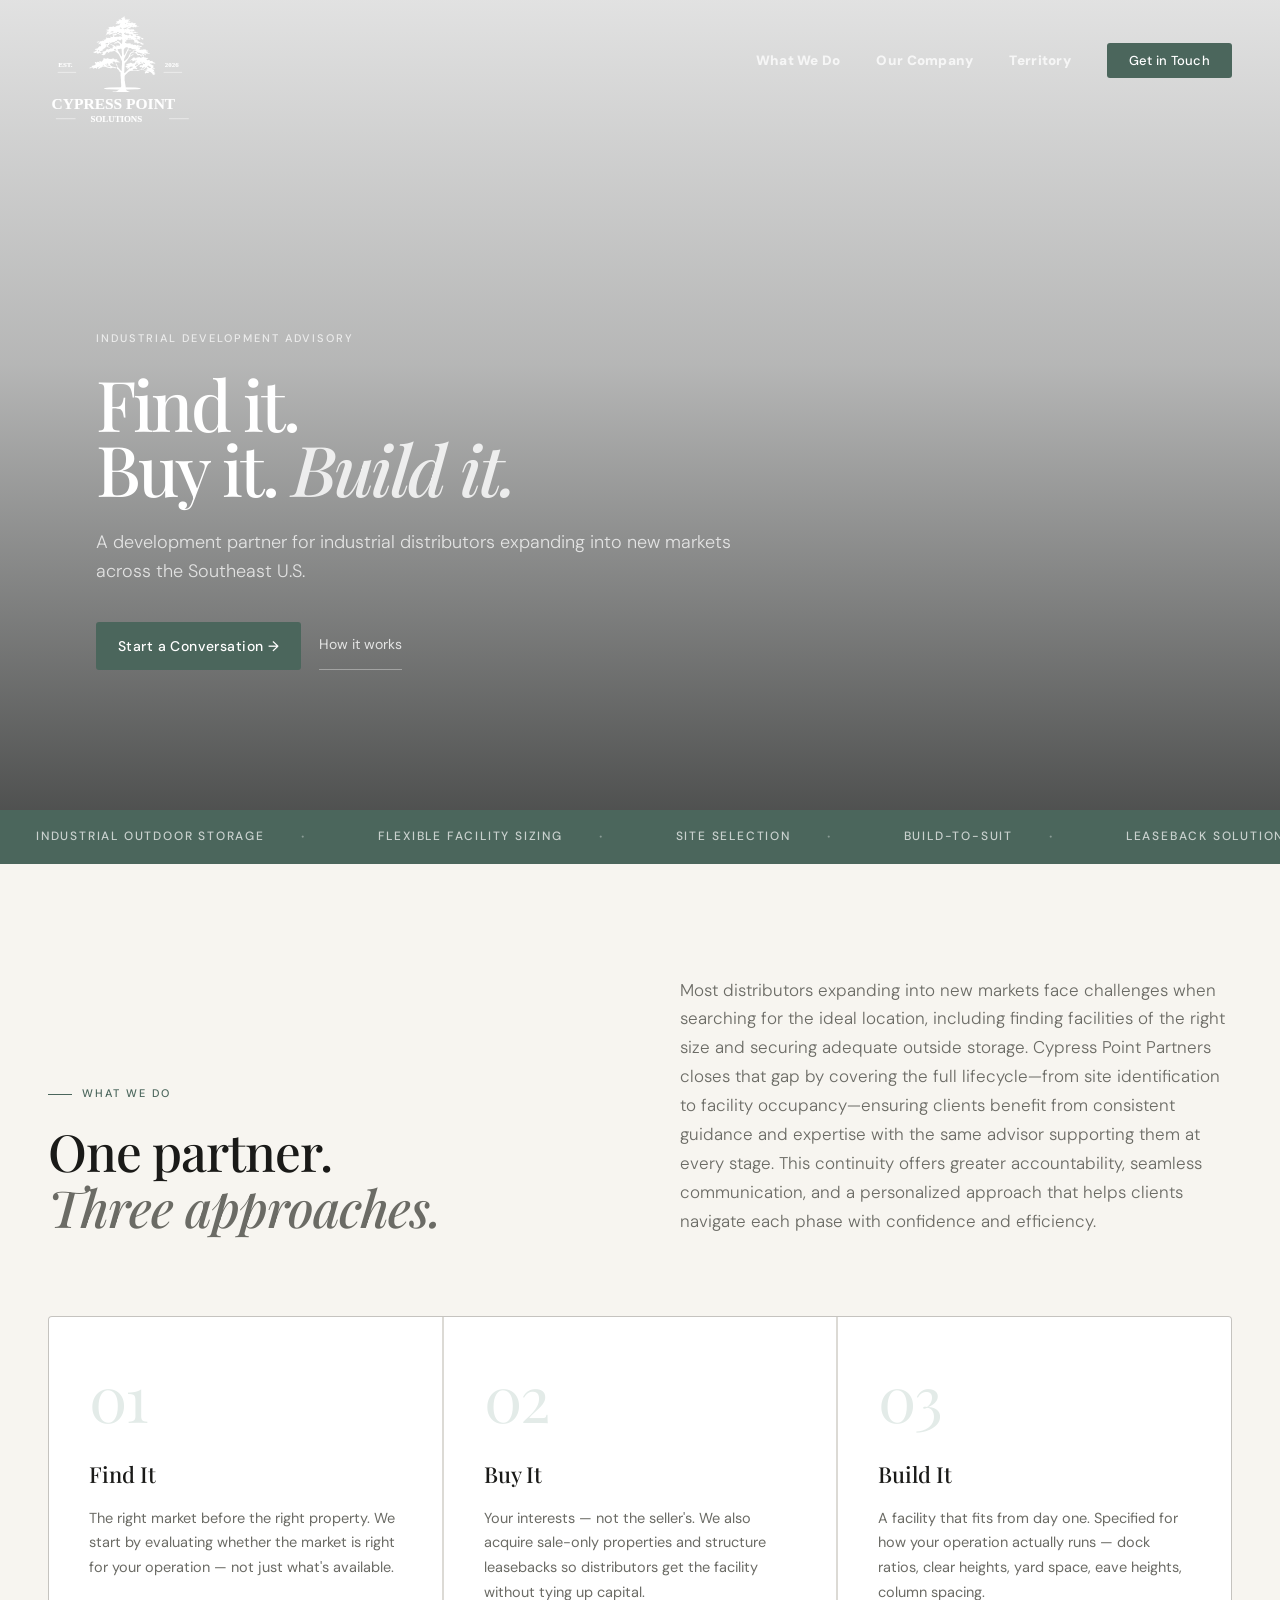
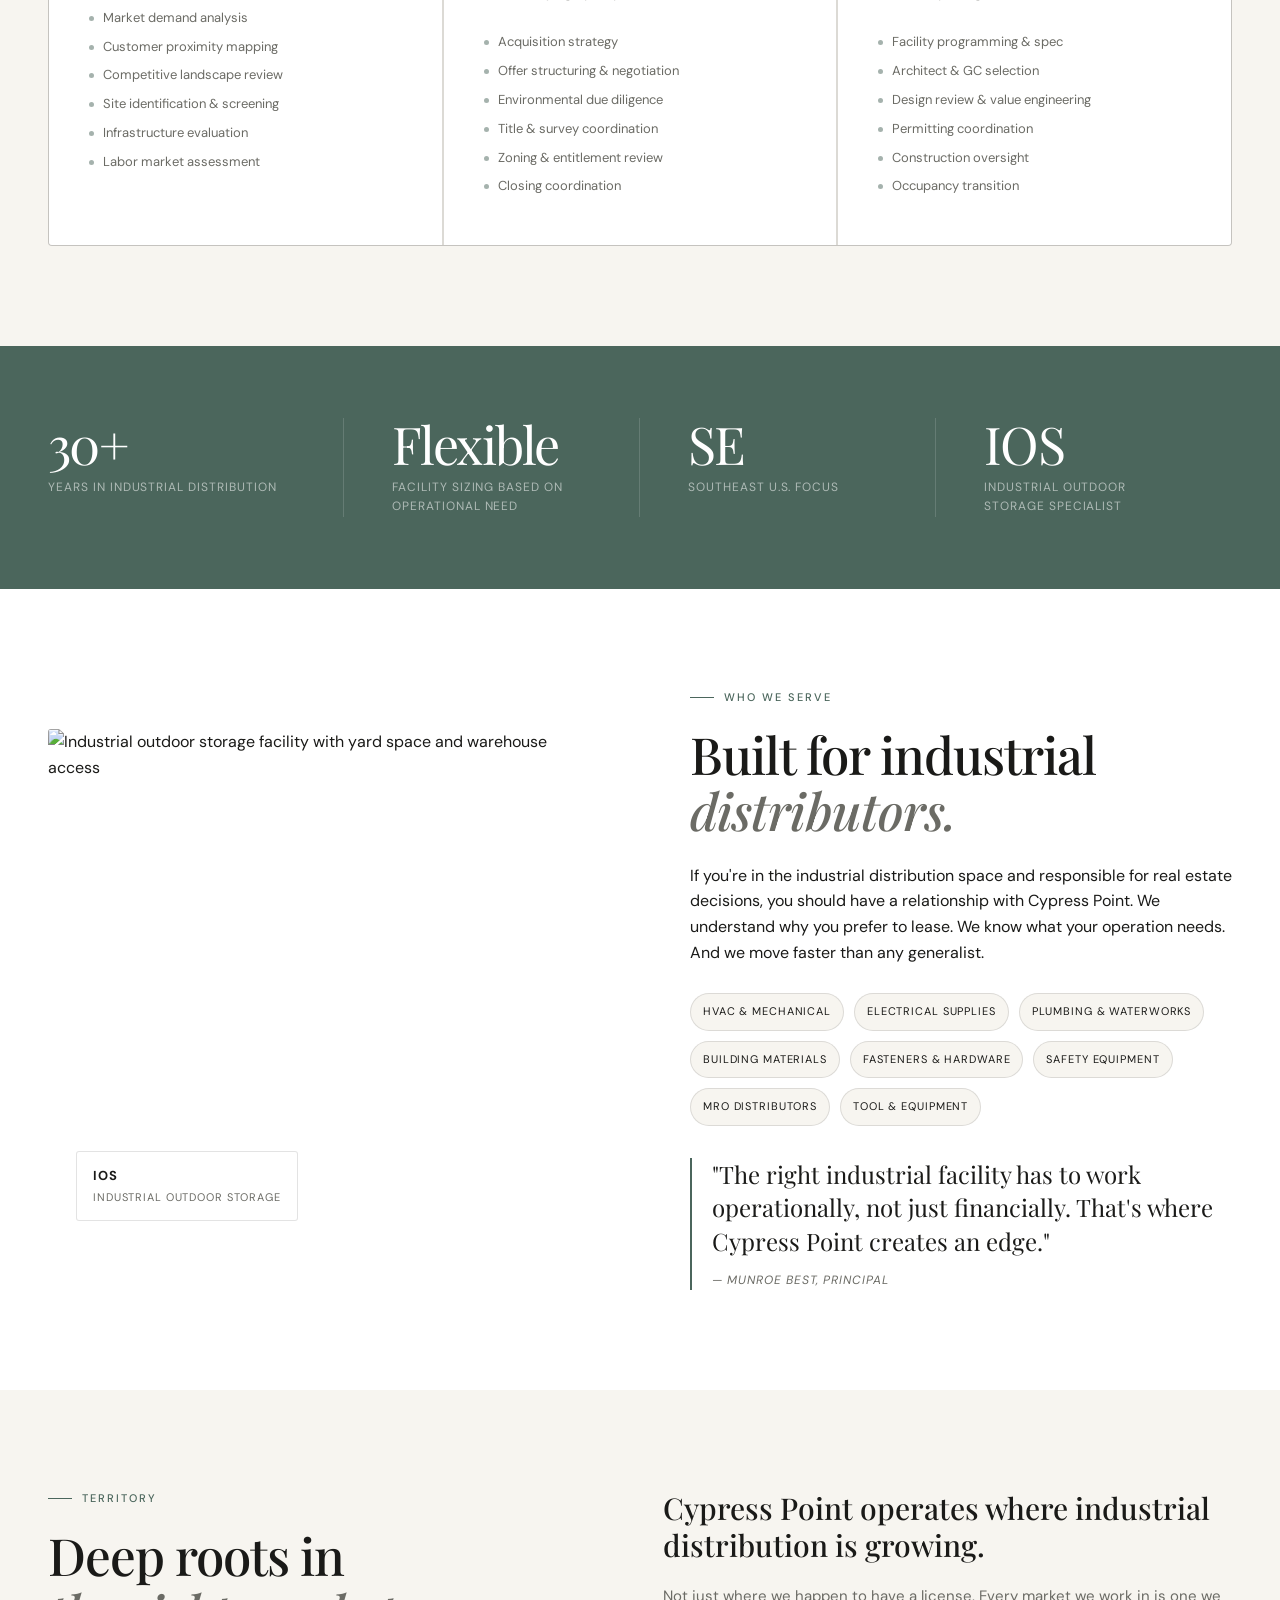
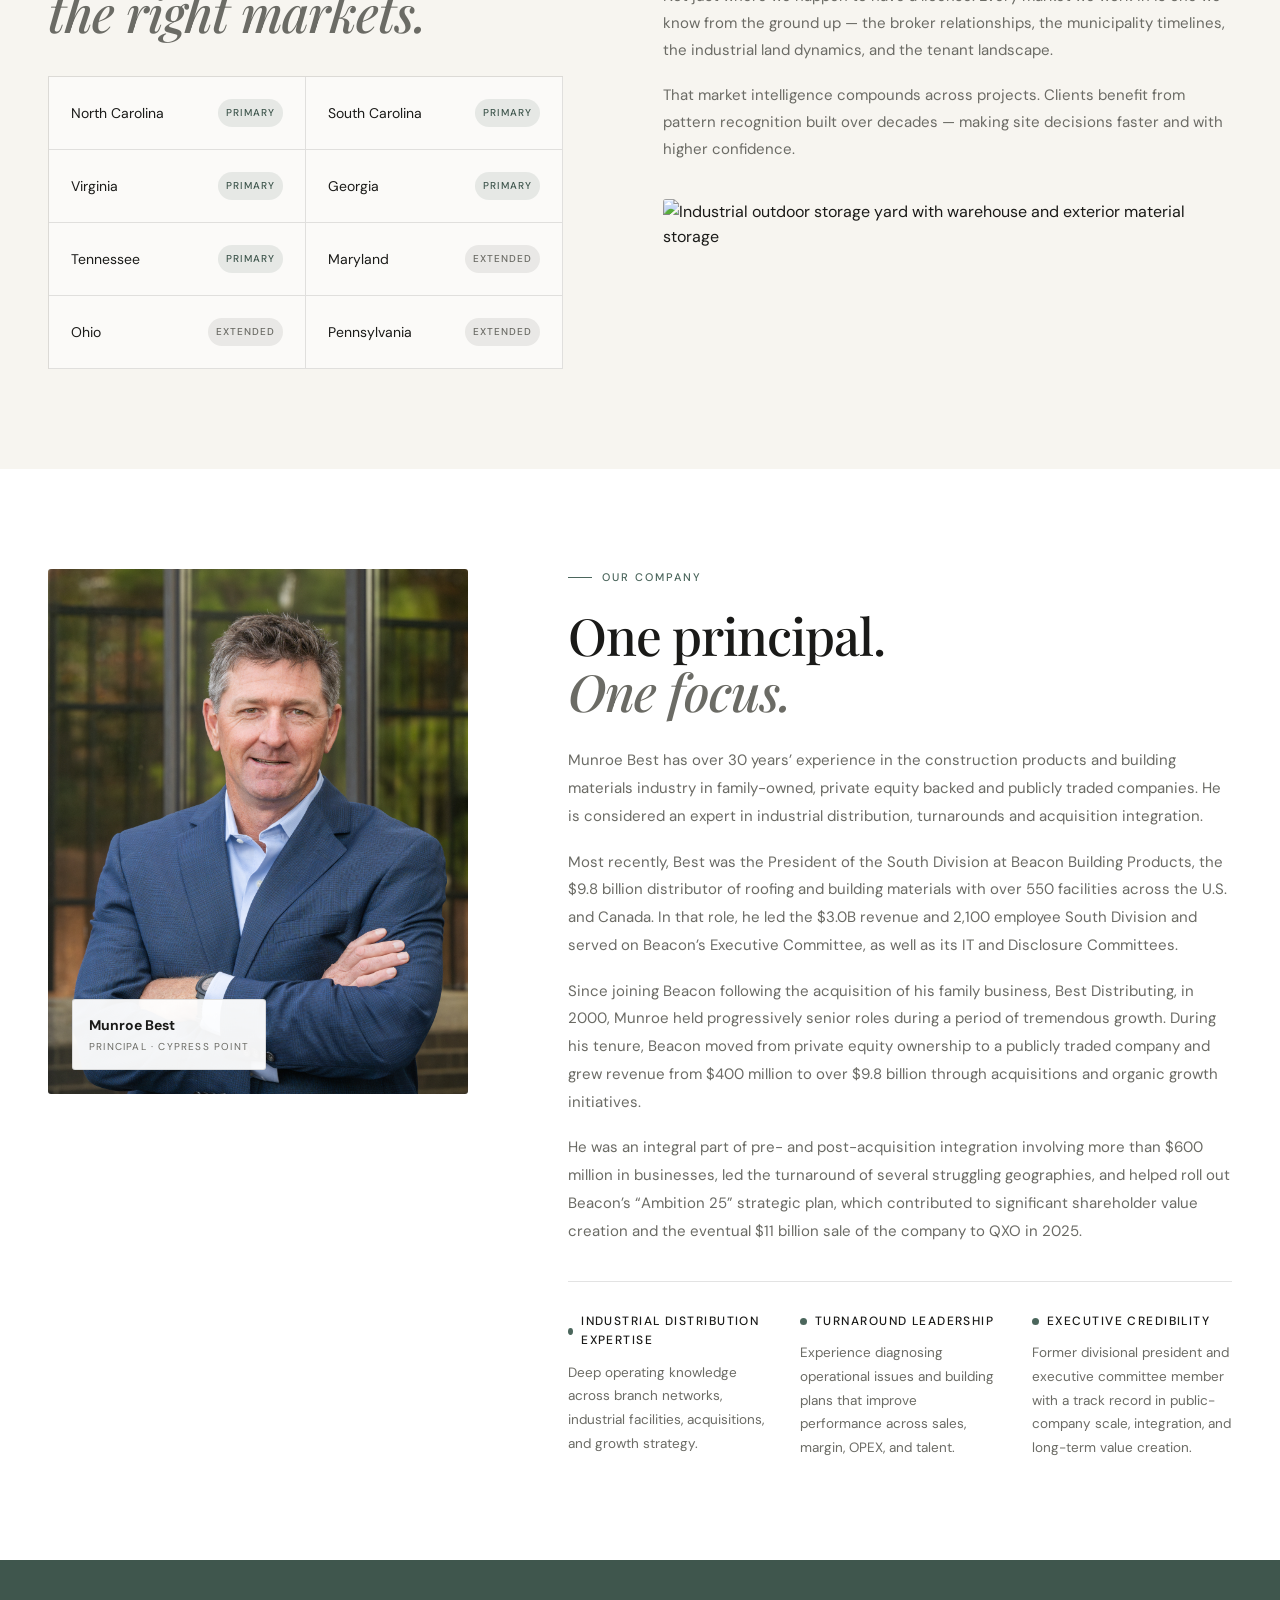
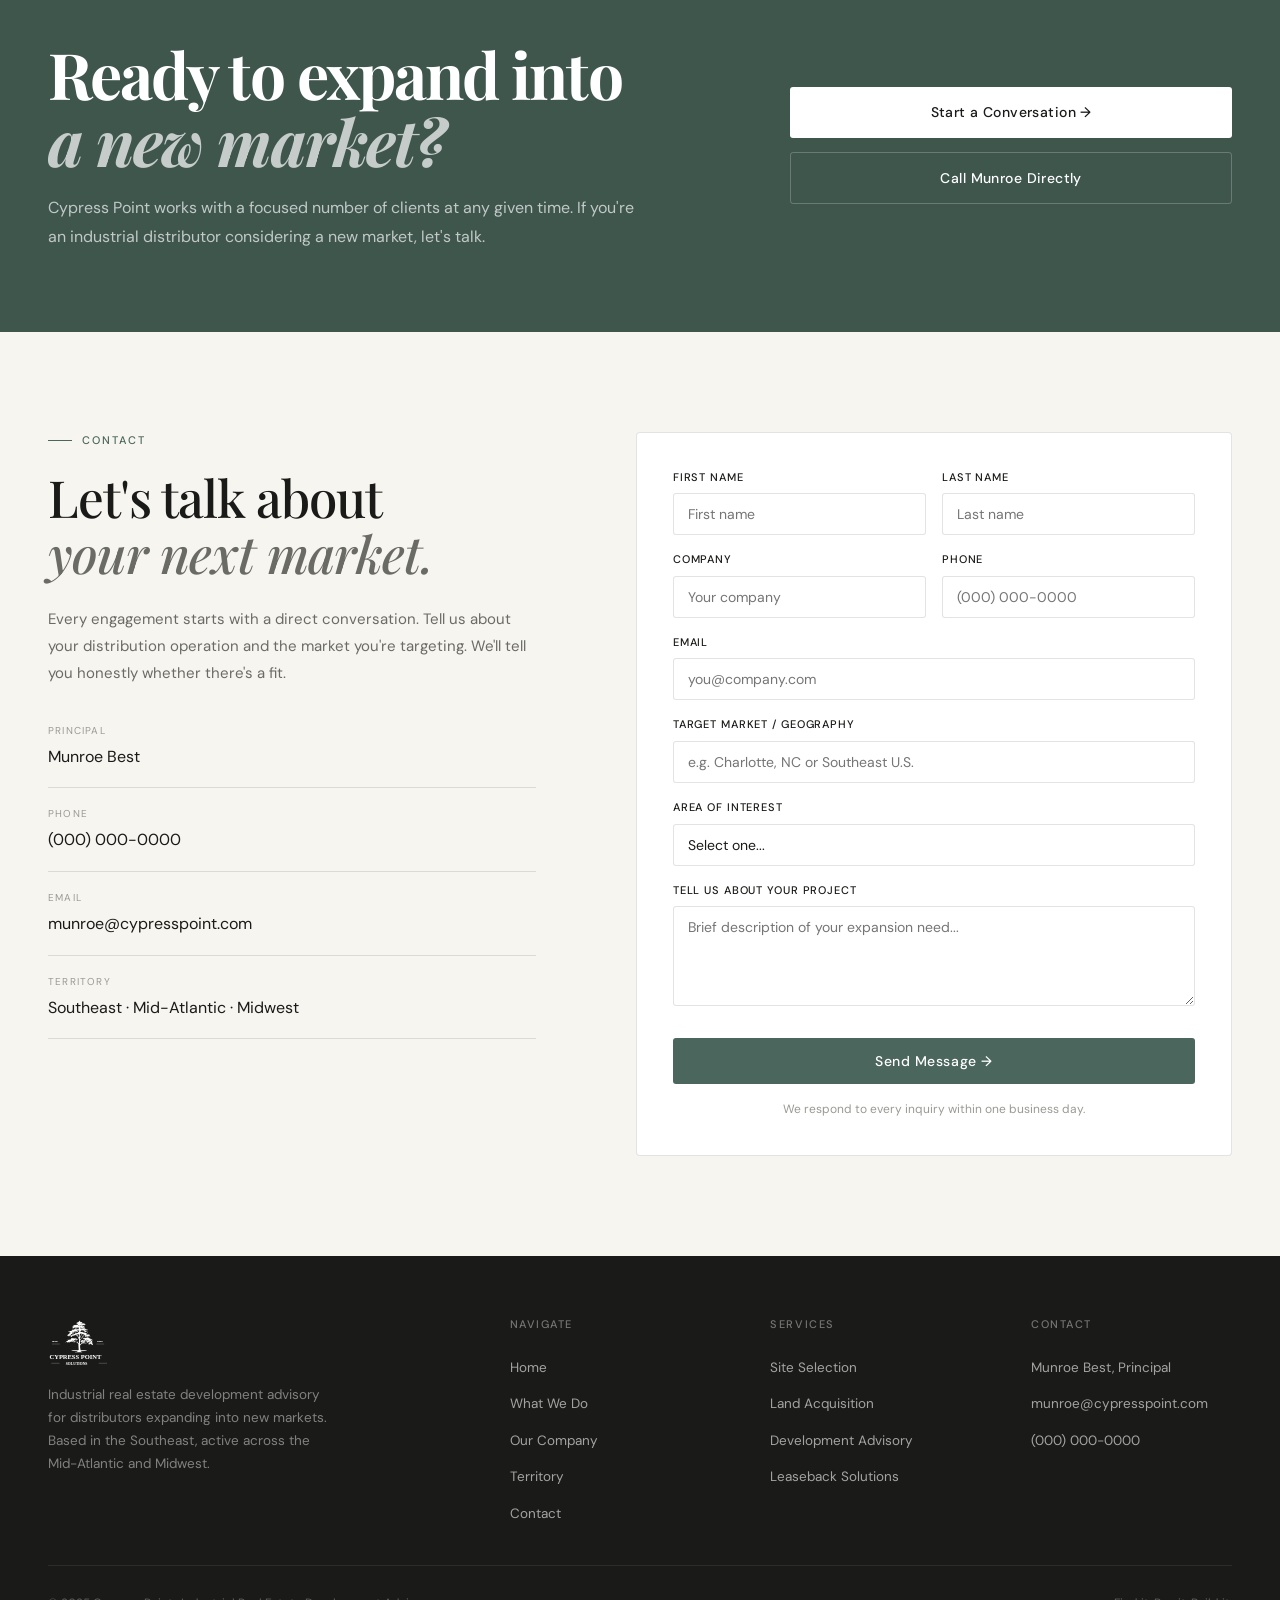
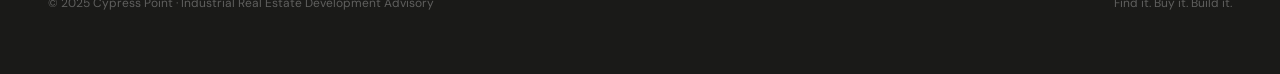
==== index.html @ 469b2e7e "Changes Co-authored-by: chadelliot <265981445+chadelliot@users.noreply.github.com>" ====
<!DOCTYPE html>
<html lang="en">
<head>
  <meta charset="UTF-8">
  <meta name="viewport" content="width=device-width, initial-scale=1.0">
  <title>Cypress Point — Industrial Development Advisory</title>
  <meta name="description" content="Find it. Buy it. Build it. Cypress Point helps industrial distributors find, buy, and develop facilities that fit their operational needs across the Southeast U.S.">
  <link rel="preconnect" href="https://fonts.googleapis.com">
  <link rel="preconnect" href="https://fonts.gstatic.com" crossorigin>
  <link href="https://fonts.googleapis.com/css2?family=Playfair+Display:ital,wght@0,400;0,500;0,700;1,400;1,500&family=DM+Sans:ital,opsz,wght@0,9..40,300;0,9..40,400;0,9..40,500;1,9..40,300&display=swap" rel="stylesheet">
  <link rel="stylesheet" href="css/styles.css">
  <style>
    :root {
      --green: #4b665c;
      --green-mid: #4b665c;
      --green-light: #6f8a80;
      --green-pale: #e3ebe8;
      --green-dim: #3f564d;
    }
    #main-nav {
      height: 120px;
      min-height: 120px;
    }
    .brand-logo {
      display: block;
      height: 125px;
      width: auto;
      transition: height 0.28s ease;
    }
    .nav-logo {
      padding-top: 15px;
      transition: padding-top 0.28s ease;
    }
    .brand-logo-dark { display: none; }
    nav.scrolled .nav-logo { padding-top: 0; }
    nav.scrolled .brand-logo { height: 75px !important; }
    nav.scrolled .brand-logo-light { display: none; }
    nav.scrolled .brand-logo-dark { display: block; }
    .hero {
      height: 90vh;
      min-height: 675px;
    }
    .hero-content {
      padding: 0 48px 40px !important;
      margin-top: 140px;
    }
    .hero-headline {
      font-size: clamp(56px, 9vw, 70px) !important;
    }
    .footer-brand-logo {
      display: block;
      height: 52px;
      width: auto;
      max-width: 100%;
      margin-bottom: 16px;
    }
    @media (max-width: 640px) {
      #main-nav { height: 120px; min-height: 120px; }
      .brand-logo { height: 88px; }
      .nav-logo { padding-top: 15px; }
      nav.scrolled .brand-logo { height: 58px !important; }
      nav.scrolled .nav-logo { padding-top: 0; }
      .hero { min-height: 675px; }
      .hero-content {
        padding: 0 24px 64px !important;
        margin-top: 120px;
      }
      .footer-brand-logo { height: 44px; }
    }
  </style>
</head>
<body>
  <nav id="main-nav">
    <a href="#home" class="nav-logo" aria-label="Cypress Point home">
      <img src="assets/cypress-point-logo-white.svg" alt="Cypress Point Solutions" class="brand-logo brand-logo-light">
      <img src="assets/cypress-point-logo.svg" alt="Cypress Point Solutions" class="brand-logo brand-logo-dark">
    </a>
    <ul class="nav-links">
      <li><a href="#process">What We Do</a></li>
      <li><a href="#about">Our Company</a></li>
      <li><a href="#territory">Territory</a></li>
      <li><a href="#contact" class="nav-cta">Get in Touch</a></li>
    </ul>
  </nav>

  <section class="hero" id="home">
    <div class="hero-video-wrap">
      <video autoplay muted loop playsinline id="hero-video">
        <source src="hero-video.mp4" type="video/mp4">
      </video>
      <div class="hero-bg-fallback" id="hero-fallback" style="display:none;"></div>
    </div>
    <div class="hero-content">
      <div class="hero-kicker">Industrial Development Advisory</div>
      <h1 class="hero-headline">Find it.<br>Buy it. <em>Build it.</em></h1>
      <p class="hero-sub">A development partner for industrial distributors expanding into new markets across the Southeast U.S.</p>
      <div class="hero-actions">
        <a href="#contact" class="btn-primary">Start a Conversation →</a>
        <a href="#process" class="btn-ghost">How it works</a>
      </div>
    </div>
  </section>

  <div class="ticker">
    <div class="ticker-track" id="ticker">
      <div class="ticker-item">Industrial Outdoor Storage</div>
      <div class="ticker-item">Flexible Facility Sizing</div>
      <div class="ticker-item">Site Selection</div>
      <div class="ticker-item">Build-to-Suit</div>
      <div class="ticker-item">Leaseback Solutions</div>
      <div class="ticker-item">Southeast U.S.</div>
      <div class="ticker-item">Distributor-Grade Facilities</div>
      <div class="ticker-item">30 Years Operator Experience</div>
      <div class="ticker-item">Industrial Outdoor Storage</div>
      <div class="ticker-item">Flexible Facility Sizing</div>
      <div class="ticker-item">Site Selection</div>
      <div class="ticker-item">Build-to-Suit</div>
      <div class="ticker-item">Leaseback Solutions</div>
      <div class="ticker-item">Southeast U.S.</div>
      <div class="ticker-item">Distributor-Grade Facilities</div>
      <div class="ticker-item">30 Years Operator Experience</div>
    </div>
  </div>

  <section class="process-section" id="process">
    <div class="section-inner">
      <div class="process-intro">
        <div>
          <div class="section-kicker reveal">What We Do</div>
          <h2 class="section-title reveal reveal-delay-1">One partner.<br><em>Three approaches.</em></h2>
        </div>
        <div class="process-intro-right reveal reveal-delay-2">
          Most distributors expanding into new markets face challenges when searching for the ideal location, including finding facilities of the right size and securing adequate outside storage. Cypress Point Partners closes that gap by covering the full lifecycle—from site identification to facility occupancy—ensuring clients benefit from consistent guidance and expertise with the same advisor supporting them at every stage. This continuity offers greater accountability, seamless communication, and a personalized approach that helps clients navigate each phase with confidence and efficiency.
        </div>
      </div>
      <div class="process-cards reveal">
        <div class="process-card"><div class="process-num">01</div><h3>Find It</h3><p>The right market before the right property. We start by evaluating whether the market is right for your operation — not just what's available.</p><ul><li>Market demand analysis</li><li>Customer proximity mapping</li><li>Competitive landscape review</li><li>Site identification & screening</li><li>Infrastructure evaluation</li><li>Labor market assessment</li></ul></div>
        <div class="process-card"><div class="process-num">02</div><h3>Buy It</h3><p>Your interests — not the seller's. We also acquire sale-only properties and structure leasebacks so distributors get the facility without tying up capital.</p><ul><li>Acquisition strategy</li><li>Offer structuring & negotiation</li><li>Environmental due diligence</li><li>Title & survey coordination</li><li>Zoning & entitlement review</li><li>Closing coordination</li></ul></div>
        <div class="process-card"><div class="process-num">03</div><h3>Build It</h3><p>A facility that fits from day one. Specified for how your operation actually runs — dock ratios, clear heights, yard space, eave heights, column spacing.</p><ul><li>Facility programming & spec</li><li>Architect & GC selection</li><li>Design review & value engineering</li><li>Permitting coordination</li><li>Construction oversight</li><li>Occupancy transition</li></ul></div>
      </div>
    </div>
  </section>

  <div class="stats-section"><div class="stats-grid"><div class="stat-item reveal"><div class="stat-value">30+</div><div class="stat-label">Years in industrial distribution</div></div><div class="stat-item reveal reveal-delay-1"><div class="stat-value">Flexible</div><div class="stat-label">Facility sizing based on operational need</div></div><div class="stat-item reveal reveal-delay-2"><div class="stat-value">SE</div><div class="stat-label">Southeast U.S. focus</div></div><div class="stat-item reveal reveal-delay-3"><div class="stat-value">IOS</div><div class="stat-label">Industrial outdoor storage specialist</div></div></div></div>

  <section class="serve-section" id="serve">
    <div class="section-inner">
      <div class="serve-layout">
        <div class="serve-img-wrap reveal">
          <img src="serve-yard.jpg" alt="Industrial outdoor storage facility with yard space and warehouse access" loading="lazy">
          <div class="serve-img-badge"><strong>IOS</strong><span>Industrial Outdoor Storage</span></div>
        </div>
        <div class="serve-right">
          <div class="section-kicker reveal">Who We Serve</div>
          <h2 class="section-title reveal reveal-delay-1">Built for industrial<br><em>distributors.</em></h2>
          <p class="reveal reveal-delay-2" style="margin-top:24px;">If you're in the industrial distribution space and responsible for real estate decisions, you should have a relationship with Cypress Point. We understand why you prefer to lease. We know what your operation needs. And we move faster than any generalist.</p>
          <div class="serve-tags reveal reveal-delay-2"><span class="serve-tag">HVAC &amp; Mechanical</span><span class="serve-tag">Electrical Supplies</span><span class="serve-tag">Plumbing &amp; Waterworks</span><span class="serve-tag">Building Materials</span><span class="serve-tag">Fasteners &amp; Hardware</span><span class="serve-tag">Safety Equipment</span><span class="serve-tag">MRO Distributors</span><span class="serve-tag">Tool &amp; Equipment</span></div>
          <div class="serve-quote reveal reveal-delay-3"><blockquote>"The right industrial facility has to work operationally, not just financially. That's where Cypress Point creates an edge."</blockquote><cite>— Munroe Best, Principal</cite></div>
        </div>
      </div>
    </div>
  </section>

  <section class="territory-section" id="territory">
    <div class="section-inner"><div class="territory-layout"><div><div class="section-kicker reveal">Territory</div><h2 class="section-title reveal reveal-delay-1" style="margin-bottom:36px;">Deep roots in<br><em>the right markets.</em></h2><div class="markets-list reveal reveal-delay-2"><div class="market-item"><span class="market-name">North Carolina</span><span class="market-badge badge-primary">Primary</span></div><div class="market-item"><span class="market-name">South Carolina</span><span class="market-badge badge-primary">Primary</span></div><div class="market-item"><span class="market-name">Virginia</span><span class="market-badge badge-primary">Primary</span></div><div class="market-item"><span class="market-name">Georgia</span><span class="market-badge badge-primary">Primary</span></div><div class="market-item"><span class="market-name">Tennessee</span><span class="market-badge badge-primary">Primary</span></div><div class="market-item"><span class="market-name">Maryland</span><span class="market-badge badge-extended">Extended</span></div><div class="market-item"><span class="market-name">Ohio</span><span class="market-badge badge-extended">Extended</span></div><div class="market-item"><span class="market-name">Pennsylvania</span><span class="market-badge badge-extended">Extended</span></div></div></div><div class="territory-right"><h3 class="reveal">Cypress Point operates where industrial distribution is growing.</h3><p class="reveal reveal-delay-1">Not just where we happen to have a license. Every market we work in is one we know from the ground up — the broker relationships, the municipality timelines, the industrial land dynamics, and the tenant landscape.</p><p class="reveal reveal-delay-2">That market intelligence compounds across projects. Clients benefit from pattern recognition built over decades — making site decisions faster and with higher confidence.</p><div style="margin-top:36px;" class="reveal reveal-delay-3"><img src="territory-yard.jpg" alt="Industrial outdoor storage yard with warehouse and exterior material storage" loading="lazy" style="width:100%;border-radius:3px;display:block;"></div></div></div></div>
  </section>

  <section class="about-section" id="about">
    <div class="section-inner"><div class="about-layout"><div class="about-portrait reveal"><img src="assets/munroe.jpg" alt="Munroe Best, Principal" loading="lazy"><div class="about-portrait-caption"><strong>Munroe Best</strong><span>Principal · Cypress Point</span></div></div><div class="about-right"><div class="section-kicker reveal">Our Company</div><h2 class="section-title reveal reveal-delay-1" style="margin-bottom:28px;">One principal.<br><em>One focus.</em></h2><p class="reveal reveal-delay-2">Munroe Best has over 30 years’ experience in the construction products and building materials industry in family-owned, private equity backed and publicly traded companies. He is considered an expert in industrial distribution, turnarounds and acquisition integration.</p><p class="reveal reveal-delay-2">Most recently, Best was the President of the South Division at Beacon Building Products, the $9.8 billion distributor of roofing and building materials with over 550 facilities across the U.S. and Canada. In that role, he led the $3.0B revenue and 2,100 employee South Division and served on Beacon’s Executive Committee, as well as its IT and Disclosure Committees.</p><p class="reveal reveal-delay-3">Since joining Beacon following the acquisition of his family business, Best Distributing, in 2000, Munroe held progressively senior roles during a period of tremendous growth. During his tenure, Beacon moved from private equity ownership to a publicly traded company and grew revenue from $400 million to over $9.8 billion through acquisitions and organic growth initiatives.</p><p class="reveal reveal-delay-3">He was an integral part of pre- and post-acquisition integration involving more than $600 million in businesses, led the turnaround of several struggling geographies, and helped roll out Beacon’s “Ambition 25” strategic plan, which contributed to significant shareholder value creation and the eventual $11 billion sale of the company to QXO in 2025.</p><div class="differentiators reveal"><div class="diff-item"><h4><span class="diff-dot"></span>Industrial distribution expertise</h4><p>Deep operating knowledge across branch networks, industrial facilities, acquisitions, and growth strategy.</p></div><div class="diff-item"><h4><span class="diff-dot"></span>Turnaround leadership</h4><p>Experience diagnosing operational issues and building plans that improve performance across sales, margin, OPEX, and talent.</p></div><div class="diff-item"><h4><span class="diff-dot"></span>Executive credibility</h4><p>Former divisional president and executive committee member with a track record in public-company scale, integration, and long-term value creation.</p></div></div></div></div></div>
  </section>

  <div class="cta-section"><div class="cta-inner"><div><h2 class="cta-headline reveal">Ready to expand into<br><em>a new market?</em></h2><p class="cta-sub reveal reveal-delay-1">Cypress Point works with a focused number of clients at any given time. If you're an industrial distributor considering a new market, let's talk.</p></div><div class="cta-actions reveal reveal-delay-2"><a href="#contact" class="btn-white">Start a Conversation →</a><a href="tel:0000000000" class="btn-outline-white">Call Munroe Directly</a></div></div></div>

  <section class="contact-section" id="contact">
    <div class="section-inner"><div class="contact-layout"><div class="contact-info"><div class="section-kicker reveal">Contact</div><h2 class="section-title reveal reveal-delay-1" style="margin-bottom:24px;">Let's talk about<br><em>your next market.</em></h2><p class="reveal reveal-delay-2">Every engagement starts with a direct conversation. Tell us about your distribution operation and the market you're targeting. We'll tell you honestly whether there's a fit.</p><div class="contact-details reveal reveal-delay-3"><div class="contact-detail"><label>Principal</label><span>Munroe Best</span></div><div class="contact-detail"><label>Phone</label><a href="tel:0000000000">(000) 000-0000</a></div><div class="contact-detail"><label>Email</label><a href="mailto:munroe@cypresspoint.com">munroe@cypresspoint.com</a></div><div class="contact-detail"><label>Territory</label><span>Southeast · Mid-Atlantic · Midwest</span></div></div></div><div class="contact-form reveal reveal-delay-1"><form><div class="form-row"><div class="form-group"><label>First Name</label><input type="text" placeholder="First name"></div><div class="form-group"><label>Last Name</label><input type="text" placeholder="Last name"></div></div><div class="form-row"><div class="form-group"><label>Company</label><input type="text" placeholder="Your company"></div><div class="form-group"><label>Phone</label><input type="tel" placeholder="(000) 000-0000"></div></div><div class="form-group"><label>Email</label><input type="email" placeholder="you@company.com"></div><div class="form-group"><label>Target Market / Geography</label><input type="text" placeholder="e.g. Charlotte, NC or Southeast U.S."></div><div class="form-group"><label>Area of Interest</label><select><option value="">Select one...</option><option>Site Selection / Market Analysis</option><option>Land or Building Acquisition</option><option>Ground-Up Development</option><option>Leaseback / Sale-Leaseback Structure</option><option>Full-Cycle Advisory (Find → Buy → Build)</option><option>General Inquiry</option></select></div><div class="form-group"><label>Tell us about your project</label><textarea placeholder="Brief description of your expansion need..."></textarea></div><button type="submit" class="form-submit">Send Message →</button></form><p style="text-align:center;margin-top:16px;font-size:12px;color:var(--text-light);">We respond to every inquiry within one business day.</p></div></div></div>
  </section>

  <footer><div class="footer-inner"><div class="footer-brand"><img src="assets/cypress-point-logo-white.svg" alt="Cypress Point Solutions" class="footer-brand-logo"><p>Industrial real estate development advisory for distributors expanding into new markets. Based in the Southeast, active across the Mid-Atlantic and Midwest.</p></div><div class="footer-col"><h5>Navigate</h5><ul><li><a href="#home">Home</a></li><li><a href="#process">What We Do</a></li><li><a href="#about">Our Company</a></li><li><a href="#territory">Territory</a></li><li><a href="#contact">Contact</a></li></ul></div><div class="footer-col"><h5>Services</h5><ul><li><a href="#process">Site Selection</a></li><li><a href="#process">Land Acquisition</a></li><li><a href="#process">Development Advisory</a></li><li><a href="#process">Leaseback Solutions</a></li></ul></div><div class="footer-col"><h5>Contact</h5><ul><li><a href="#">Munroe Best, Principal</a></li><li><a href="mailto:munroe@cypresspoint.com">munroe@cypresspoint.com</a></li><li><a href="tel:0000000000">(000) 000-0000</a></li></ul></div></div><div class="footer-bottom"><span>© 2025 Cypress Point · Industrial Real Estate Development Advisory</span><span>Find it. Buy it. Build it.</span></div></footer>

  <script>
    document.documentElement.classList.add('js');
    const nav = document.getElementById('main-nav');
    const reveals = document.querySelectorAll('.reveal');
    function handleScroll() {
      if (window.scrollY > 20) nav.classList.add('scrolled');
      else nav.classList.remove('scrolled');
    }
    const observer = new IntersectionObserver((entries) => {
      entries.forEach((entry) => {
        if (entry.isIntersecting) entry.target.classList.add('visible');
      });
    }, { threshold: 0.12 });
    reveals.forEach((el) => observer.observe(el));
    window.addEventListener('scroll', handleScroll);
    handleScroll();
  </script>
</body>
</html>
---- css/styles.css ----
*, *::before, *::after { box-sizing: border-box; margin: 0; padding: 0; }

:root {
  --green: #4b665c;
  --green-mid: #4b665c;
  --green-light: #6f8a80;
  --green-pale: #e3ebe8;
  --green-dim: #3f564d;
  --cream: #F7F5F0;
  --cream-dark: #EDE9E2;
  --charcoal: #1A1A18;
  --charcoal-mid: #2C2C2A;
  --text-muted: #6B6B65;
  --text-light: #9A9A94;
  --border: rgba(26,26,24,0.12);
  --white: #ffffff;
}

html { scroll-behavior: smooth; }

body {
  font-family: 'DM Sans', sans-serif;
  background: var(--white);
  color: var(--charcoal);
  line-height: 1.6;
  -webkit-font-smoothing: antialiased;
}

/* ── NAV ── */
nav {
  position: fixed;
  top: 0; left: 0; right: 0;
  z-index: 100;
  padding: 0 48px;
  height: 72px;
  display: flex;
  align-items: center;
  justify-content: space-between;
  transition: background 0.3s, box-shadow 0.3s;
}
nav.scrolled {
  background: rgba(255,255,255,0.97);
  backdrop-filter: blur(12px);
  box-shadow: 0 1px 0 var(--border);
}
.nav-logo {
  display: flex;
  align-items: center;
  gap: 12px;
  text-decoration: none;
}
.nav-logo-mark {
  width: 36px; height: 36px;
  background: var(--green);
  border-radius: 4px;
  display: flex; align-items: center; justify-content: center;
}
.nav-logo-mark svg { width: 20px; height: 20px; }
.nav-logo-text {
  font-family: 'Playfair Display', serif;
  font-size: 17px;
  font-weight: 500;
  color: var(--charcoal);
  letter-spacing: -0.01em;
  line-height: 1.2;
}
.nav-logo-sub {
  font-family: 'DM Sans', sans-serif;
  font-size: 10px;
  font-weight: 400;
  letter-spacing: 0.12em;
  text-transform: uppercase;
  color: var(--text-muted);
  display: block;
  margin-top: 1px;
}
.nav-links {
  display: flex;
  align-items: center;
  gap: 36px;
  list-style: none;
}
.nav-links a {
  font-size: 13.5px;
  font-weight: 900;
  letter-spacing: .02em;
  color: #fff;
  text-decoration: none;
  opacity: 0.75;
  transition: opacity 0.2s, color 0.2s;
}
nav.scrolled .nav-links a {
  color: var(--charcoal);
  opacity: 0.8;
}
.nav-links a:hover { opacity: 1; }
.nav-cta {
  background: var(--green);
  color: var(--white) !important;
  opacity: 1 !important;
  padding: 9px 22px;
  border-radius: 3px;
  font-size: 13px !important;
  font-weight: 500 !important;
  letter-spacing: 0.03em;
  transition: background 0.2s !important;
}
.nav-cta:hover { background: var(--green-light) !important; }
.nav-phone {
  font-size: 13px;
  font-weight: 500;
  color: var(--text-muted) !important;
}

/* ── HERO ── */
.hero {
  position: relative;
  height: 75vh;
  min-height: 400px;
  display: flex;
  align-items: flex-end;
  overflow: hidden;
}
.hero-video-wrap {
  position: absolute;
  inset: 0;
  overflow: hidden;
}
#hero-video, .hero-bg-fallback {
  width: 100%;
  height: 100%;
  object-fit: cover;
}
.hero::after {
  content: '';
  position: absolute;
  inset: 0;
  background: linear-gradient(180deg, rgba(12,14,13,0.12) 0%, rgba(12,14,13,0.30) 45%, rgba(12,14,13,0.72) 100%);
}
.hero-content {
  position: relative;
  z-index: 2;
  width: 100%;
  max-width: 1280px;
  margin: 0 auto;
  padding: 0 48px 72px;
}
.hero-kicker {
  font-size: 11px;
  font-weight: 500;
  letter-spacing: 0.18em;
  text-transform: uppercase;
  color: rgba(255,255,255,0.72);
  margin-bottom: 24px;
}
.hero-headline {
  font-family: 'Playfair Display', serif;
  font-size: clamp(56px, 9vw, 70px);
  line-height: 0.92;
  font-weight: 500;
  letter-spacing: -0.04em;
  color: var(--white);
  max-width: 760px;
}
.hero-headline em {
  font-style: italic;
  color: rgba(255,255,255,0.82);
}
.hero-sub {
  margin-top: 28px;
  max-width: 640px;
  font-size: 18px;
  font-weight: 300;
  color: rgba(255,255,255,0.75);
  line-height: 1.6;
}
.hero-actions {
  display: flex;
  gap: 18px;
  margin-top: 36px;
  flex-wrap: wrap;
}
.btn-primary {
  display: inline-flex;
  align-items: center;
  justify-content: center;
  gap: 8px;
  background: var(--green);
  color: var(--white);
  padding: 13px 22px;
  border-radius: 3px;
  font-size: 14px;
  font-weight: 500;
  letter-spacing: 0.03em;
  text-decoration: none;
  transition: background 0.2s, transform 0.15s;
}
.btn-primary:hover { background: var(--green-light); transform: translateY(-1px); }
.btn-ghost {
  display: inline-flex;
  align-items: center;
  gap: 8px;
  color: rgba(255,255,255,0.8);
  font-size: 14px;
  font-weight: 400;
  text-decoration: none;
  border-bottom: 1px solid rgba(255,255,255,0.35);
  padding-bottom: 2px;
  transition: color 0.2s, border-color 0.2s;
}
.btn-ghost:hover { color: var(--white); border-color: rgba(255,255,255,0.7); }

/* ── TICKER ── */
.ticker {
  background: var(--green);
  overflow: hidden;
  padding: 14px 0;
  position: relative;
}
.ticker-track {
  display: flex;
  gap: 0;
  animation: ticker 32s linear infinite;
  width: max-content;
}
.ticker-item {
  white-space: nowrap;
  font-size: 12px;
  font-weight: 500;
  letter-spacing: 0.15em;
  text-transform: uppercase;
  color: rgba(255,255,255,0.7);
  padding: 0 36px;
  display: flex;
  align-items: center;
  gap: 36px;
}
.ticker-item::after {
  content: '·';
  color: rgba(255,255,255,0.35);
  font-size: 16px;
}
@keyframes ticker {
  0% { transform: translateX(0); }
  100% { transform: translateX(-50%); }
}

/* ── SECTION COMMONS ── */
section { padding: 100px 48px; }
.section-inner { max-width: 1200px; margin: 0 auto; }
.section-kicker {
  font-size: 11px;
  font-weight: 500;
  letter-spacing: 0.18em;
  text-transform: uppercase;
  color: var(--green);
  margin-bottom: 20px;
  display: flex;
  align-items: center;
  gap: 10px;
}
.section-kicker::before {
  content: '';
  display: block;
  width: 24px; height: 1px;
  background: var(--green);
}
h2.section-title {
  font-family: 'Playfair Display', serif;
  font-size: clamp(34px, 4vw, 52px);
  font-weight: 500;
  line-height: 1.1;
  letter-spacing: -0.02em;
  color: var(--charcoal);
}
h2.section-title em {
  font-style: italic;
  color: var(--text-muted);
}

/* ── HOW WE WORK ── */
.process-section { background: var(--cream); }
.process-intro {
  display: grid;
  grid-template-columns: 1fr 1fr;
  gap: 80px;
  align-items: end;
  margin-bottom: 80px;
}
.process-intro-right {
  font-size: 17px;
  font-weight: 300;
  color: var(--text-muted);
  line-height: 1.7;
  padding-top: 12px;
}
.process-cards {
  display: grid;
  grid-template-columns: repeat(3, 1fr);
  gap: 2px;
  background: var(--border);
  border: 1px solid var(--border);
  border-radius: 4px;
  overflow: hidden;
}
.process-card {
  background: var(--white);
  padding: 48px 40px;
  position: relative;
}
.process-num {
  font-family: 'Playfair Display', serif;
  font-size: 64px;
  font-weight: 400;
  color: var(--green-pale);
  line-height: 1;
  margin-bottom: 28px;
  letter-spacing: -0.03em;
}
.process-card h3 {
  font-family: 'Playfair Display', serif;
  font-size: 22px;
  font-weight: 500;
  margin-bottom: 14px;
  color: var(--charcoal);
}
.process-card p {
  font-size: 14.5px;
  color: var(--text-muted);
  line-height: 1.7;
  margin-bottom: 28px;
}
.process-card ul {
  list-style: none;
  display: flex;
  flex-direction: column;
  gap: 8px;
}
.process-card ul li {
  font-size: 13px;
  color: var(--text-muted);
  padding-left: 14px;
  position: relative;
}
.process-card ul li::before {
  content: '';
  position: absolute;
  left: 0;
  top: 8px;
  width: 5px; height: 5px;
  border-radius: 50%;
  background: var(--green);
  opacity: 0.5;
}
.process-card:hover { background: #fafaf8; }

/* ── STATS ── */
.stats-section { background: var(--green); padding: 72px 48px; }
.stats-grid {
  max-width: 1200px;
  margin: 0 auto;
  display: grid;
  grid-template-columns: repeat(4, 1fr);
  gap: 0;
}
.stat-item {
  padding: 0 48px;
  border-right: 1px solid rgba(255,255,255,0.15);
}
.stat-item:first-child { padding-left: 0; }
.stat-item:last-child { border-right: none; }
.stat-value {
  font-family: 'Playfair Display', serif;
  font-size: 52px;
  font-weight: 400;
  color: var(--white);
  line-height: 1;
  letter-spacing: -0.03em;
  margin-bottom: 8px;
}
.stat-label {
  font-size: 12px;
  font-weight: 400;
  letter-spacing: 0.08em;
  text-transform: uppercase;
  color: rgba(255,255,255,0.55);
}

/* ── WHO WE SERVE ── */
.serve-section { background: var(--white); }
.serve-layout {
  display: grid;
  grid-template-columns: 1fr 1fr;
  gap: 100px;
  align-items: center;
}
.serve-img-wrap { position: relative; }
.serve-img-wrap img {
  width: 100%;
  display: block;
  border-radius: 3px;
  object-fit: cover;
  min-height: 520px;
}
.serve-img-badge {
  position: absolute;
  left: 28px;
  bottom: 28px;
  background: rgba(255,255,255,0.95);
  border-radius: 3px;
  padding: 14px 16px;
  border: 1px solid var(--border);
}
.serve-img-badge strong {
  display: block;
  font-size: 13px;
  letter-spacing: 0.08em;
}
.serve-img-badge span {
  display: block;
  font-size: 11px;
  text-transform: uppercase;
  letter-spacing: 0.08em;
  color: var(--text-muted);
  margin-top: 2px;
}
.serve-tags {
  display: flex;
  flex-wrap: wrap;
  gap: 10px;
  margin-top: 28px;
}
.serve-tag {
  font-size: 11px;
  letter-spacing: 0.08em;
  text-transform: uppercase;
  border: 1px solid var(--border);
  color: var(--charcoal);
  padding: 9px 12px;
  border-radius: 999px;
  background: var(--cream);
}
.serve-quote {
  margin-top: 32px;
  padding-left: 20px;
  border-left: 2px solid var(--green);
}
.serve-quote blockquote {
  font-family: 'Playfair Display', serif;
  font-size: 24px;
  line-height: 1.4;
  color: var(--charcoal);
}
.serve-quote cite {
  display: block;
  margin-top: 12px;
  font-size: 12px;
  letter-spacing: 0.08em;
  text-transform: uppercase;
  color: var(--text-muted);
}

/* ── TERRITORY ── */
.territory-section { background: var(--cream); }
.territory-layout {
  display: grid;
  grid-template-columns: 0.95fr 1.05fr;
  gap: 100px;
  align-items: start;
}
.markets-list {
  display: grid;
  grid-template-columns: repeat(2, 1fr);
  border-top: 1px solid var(--border);
  border-left: 1px solid var(--border);
}
.market-item {
  padding: 22px 22px;
  border-right: 1px solid var(--border);
  border-bottom: 1px solid var(--border);
  display: flex;
  justify-content: space-between;
  align-items: center;
  gap: 12px;
  background: rgba(255,255,255,0.55);
}
.market-name {
  font-size: 14px;
  color: var(--charcoal);
}
.market-badge {
  font-size: 10px;
  font-weight: 500;
  letter-spacing: 0.1em;
  text-transform: uppercase;
  padding: 6px 8px;
  border-radius: 999px;
}
.badge-primary {
  background: rgba(75,102,92,0.12);
  color: var(--green-dim);
}
.badge-extended {
  background: rgba(26,26,24,0.08);
  color: var(--text-muted);
}
.territory-right h3 {
  font-family: 'Playfair Display', serif;
  font-size: 30px;
  font-weight: 500;
  line-height: 1.25;
  color: var(--charcoal);
}
.territory-right p {
  font-size: 15px;
  line-height: 1.8;
  color: var(--text-muted);
  margin-top: 18px;
}

/* ── ABOUT ── */
.about-section { background: var(--white); }
.about-layout {
  display: grid;
  grid-template-columns: 420px 1fr;
  gap: 100px;
  align-items: start;
}
.about-portrait { position: relative; }
.about-portrait img {
  width: 100%;
  display: block;
  border-radius: 3px;
}
.about-portrait-caption {
  position: absolute;
  left: 24px;
  bottom: 24px;
  background: rgba(255,255,255,0.95);
  border: 1px solid var(--border);
  padding: 14px 16px;
  border-radius: 3px;
}
.about-portrait-caption strong {
  display: block;
  font-size: 14px;
}
.about-portrait-caption span {
  display: block;
  margin-top: 3px;
  font-size: 10px;
  letter-spacing: 0.12em;
  text-transform: uppercase;
  color: var(--text-muted);
}
.about-right p {
  font-size: 15px;
  color: var(--text-muted);
  line-height: 1.85;
  margin-bottom: 18px;
}
.differentiators {
  margin-top: 36px;
  display: grid;
  grid-template-columns: repeat(3, 1fr);
  gap: 32px;
  padding-top: 30px;
  border-top: 1px solid var(--border);
}
.diff-item h4 {
  font-size: 12px;
  font-weight: 500;
  letter-spacing: 0.12em;
  text-transform: uppercase;
  color: var(--charcoal);
  margin-bottom: 10px;
  display: flex;
  align-items: center;
  gap: 8px;
}
.diff-dot {
  width: 7px; height: 7px;
  border-radius: 50%;
  background: var(--green);
  display: inline-block;
}
.diff-item p {
  font-size: 13.5px;
  margin: 0;
  line-height: 1.75;
}

/* ── CTA BAND ── */
.cta-section {
  background: var(--green-dim);
  padding: 80px 48px;
}
.cta-inner {
  max-width: 1200px;
  margin: 0 auto;
  display: grid;
  grid-template-columns: 1.2fr 0.8fr;
  gap: 80px;
  align-items: center;
}
.cta-headline {
  font-family: 'Playfair Display', serif;
  font-size: clamp(38px, 5vw, 64px);
  line-height: 1.05;
  letter-spacing: -0.03em;
  color: var(--white);
}
.cta-headline em {
  font-style: italic;
  color: rgba(255,255,255,0.7);
}
.cta-sub {
  font-size: 16px;
  color: rgba(255,255,255,0.68);
  line-height: 1.8;
  margin-top: 20px;
  max-width: 600px;
}
.cta-actions {
  display: flex;
  flex-direction: column;
  gap: 14px;
}
.btn-white, .btn-outline-white {
  display: inline-flex;
  align-items: center;
  justify-content: center;
  padding: 14px 22px;
  border-radius: 3px;
  font-size: 14px;
  font-weight: 500;
  letter-spacing: 0.03em;
  text-decoration: none;
  transition: all 0.2s;
}
.btn-white {
  background: var(--white);
  color: var(--charcoal);
}
.btn-white:hover { background: rgba(255,255,255,0.92); }
.btn-outline-white {
  color: var(--white);
  border: 1px solid rgba(255,255,255,0.22);
}
.btn-outline-white:hover { border-color: rgba(255,255,255,0.5); background: rgba(255,255,255,0.04); }

/* ── CONTACT ── */
.contact-section { background: var(--cream); }
.contact-layout {
  display: grid;
  grid-template-columns: 0.9fr 1.1fr;
  gap: 100px;
  align-items: start;
}
.contact-info p {
  font-size: 15px;
  color: var(--text-muted);
  line-height: 1.8;
}
.contact-details {
  margin-top: 36px;
  display: grid;
  gap: 18px;
}
.contact-detail {
  padding-bottom: 18px;
  border-bottom: 1px solid var(--border);
}
.contact-detail label {
  display: block;
  font-size: 10px;
  letter-spacing: 0.12em;
  text-transform: uppercase;
  color: var(--text-light);
  margin-bottom: 5px;
}
.contact-detail span,
.contact-detail a {
  font-size: 16px;
  color: var(--charcoal);
  text-decoration: none;
}
.contact-form {
  background: var(--white);
  border: 1px solid var(--border);
  border-radius: 4px;
  padding: 36px;
}
.form-row {
  display: grid;
  grid-template-columns: 1fr 1fr;
  gap: 16px;
}
.form-group {
  margin-bottom: 16px;
}
.form-group label {
  display: block;
  font-size: 11px;
  font-weight: 500;
  letter-spacing: 0.08em;
  text-transform: uppercase;
  color: var(--charcoal);
  margin-bottom: 7px;
}
.form-group input,
.form-group select,
.form-group textarea {
  width: 100%;
  padding: 11px 14px;
  border: 1px solid var(--border);
  border-radius: 3px;
  font-family: 'DM Sans', sans-serif;
  font-size: 14px;
  color: var(--charcoal);
  background: var(--white);
  transition: border-color 0.2s;
  outline: none;
  appearance: none;
}
.form-group input:focus,
.form-group select:focus,
.form-group textarea:focus { border-color: var(--green); }
.form-group textarea { resize: vertical; min-height: 100px; }
.form-submit {
  width: 100%;
  background: var(--green);
  color: var(--white);
  border: none;
  padding: 14px;
  border-radius: 3px;
  font-family: 'DM Sans', sans-serif;
  font-size: 14px;
  font-weight: 500;
  letter-spacing: 0.04em;
  cursor: pointer;
  transition: background 0.2s;
  margin-top: 8px;
}
.form-submit:hover { background: var(--green-light); }

/* ── FOOTER ── */
footer {
  background: var(--charcoal);
  padding: 60px 48px;
}
.footer-inner {
  max-width: 1200px;
  margin: 0 auto;
  display: grid;
  grid-template-columns: 2fr 1fr 1fr 1fr;
  gap: 60px;
}
.footer-brand p {
  font-size: 13.5px;
  color: rgba(255,255,255,0.45);
  line-height: 1.7;
  margin-top: 16px;
  max-width: 280px;
}
.footer-logo-text {
  font-family: 'Playfair Display', serif;
  font-size: 18px;
  font-weight: 500;
  color: var(--white);
  line-height: 1.2;
}
.footer-logo-sub {
  font-size: 10px;
  letter-spacing: 0.14em;
  text-transform: uppercase;
  color: rgba(255,255,255,0.35);
  display: block;
  margin-top: 3px;
}
.footer-col h5 {
  font-size: 11px;
  font-weight: 500;
  letter-spacing: 0.14em;
  text-transform: uppercase;
  color: rgba(255,255,255,0.4);
  margin-bottom: 20px;
}
.footer-col ul {
  list-style: none;
  display: flex;
  flex-direction: column;
  gap: 11px;
}
.footer-col ul li a {
  font-size: 13.5px;
  color: rgba(255,255,255,0.6);
  text-decoration: none;
  transition: color 0.2s;
}
.footer-col ul li a:hover { color: rgba(255,255,255,0.9); }
.footer-bottom {
  max-width: 1200px;
  margin: 40px auto 0;
  padding-top: 28px;
  border-top: 1px solid rgba(255,255,255,0.08);
  display: flex;
  justify-content: space-between;
  align-items: center;
}
.footer-bottom span {
  font-size: 12px;
  color: rgba(255,255,255,0.3);
}

/* ── SCROLL ANIMATIONS ── */
.reveal {
  opacity: 0;
  transform: translateY(28px);
  transition: opacity 0.7s ease, transform 0.7s ease;
}
.reveal.visible {
  opacity: 1;
  transform: translateY(0);
}
.reveal-delay-1 { transition-delay: 0.1s; }
.reveal-delay-2 { transition-delay: 0.2s; }
.reveal-delay-3 { transition-delay: 0.3s; }

/* ── RESPONSIVE ── */
@media (max-width: 1024px) {
  nav { padding: 0 24px; }
  .nav-links { display: none; }
  section { padding: 72px 24px; }
  .hero-content { padding: 0 24px 64px; }
  .process-intro { grid-template-columns: 1fr; gap: 24px; }
  .process-cards { grid-template-columns: 1fr; }
  .stats-grid { grid-template-columns: repeat(2, 1fr); gap: 40px; }
  .stat-item { border-right: none; padding: 0; }
  .serve-layout,
  .territory-layout,
  .about-layout,
  .contact-layout { grid-template-columns: 1fr; gap: 48px; }
  .footer-inner { grid-template-columns: 1fr 1fr; gap: 40px; }
  .cta-inner { grid-template-columns: 1fr; gap: 36px; }
  .differentiators { grid-template-columns: 1fr; gap: 24px; }
}

@media (max-width: 640px) {
  .hero-headline { font-size: 42px; }
  .stats-section { padding: 48px 24px; }
  .stats-grid { grid-template-columns: 1fr 1fr; }
  .form-row { grid-template-columns: 1fr; }
  .footer-inner { grid-template-columns: 1fr; }
  .markets-list { grid-template-columns: 1fr; }
  .market-item { border-right: none; }
  .market-item:nth-last-child(1) { border-bottom: none; }
  .market-item:nth-last-child(2) { border-bottom: 1px solid var(--border); }
}

.reveal {
  opacity: 1;
  transform: none;
}

.js .reveal {
  opacity: 0;
  transform: translateY(28px);
  transition: opacity 0.7s ease, transform 0.7s ease;
}

.js .reveal.visible {
  opacity: 1;
  transform: translateY(0);
}
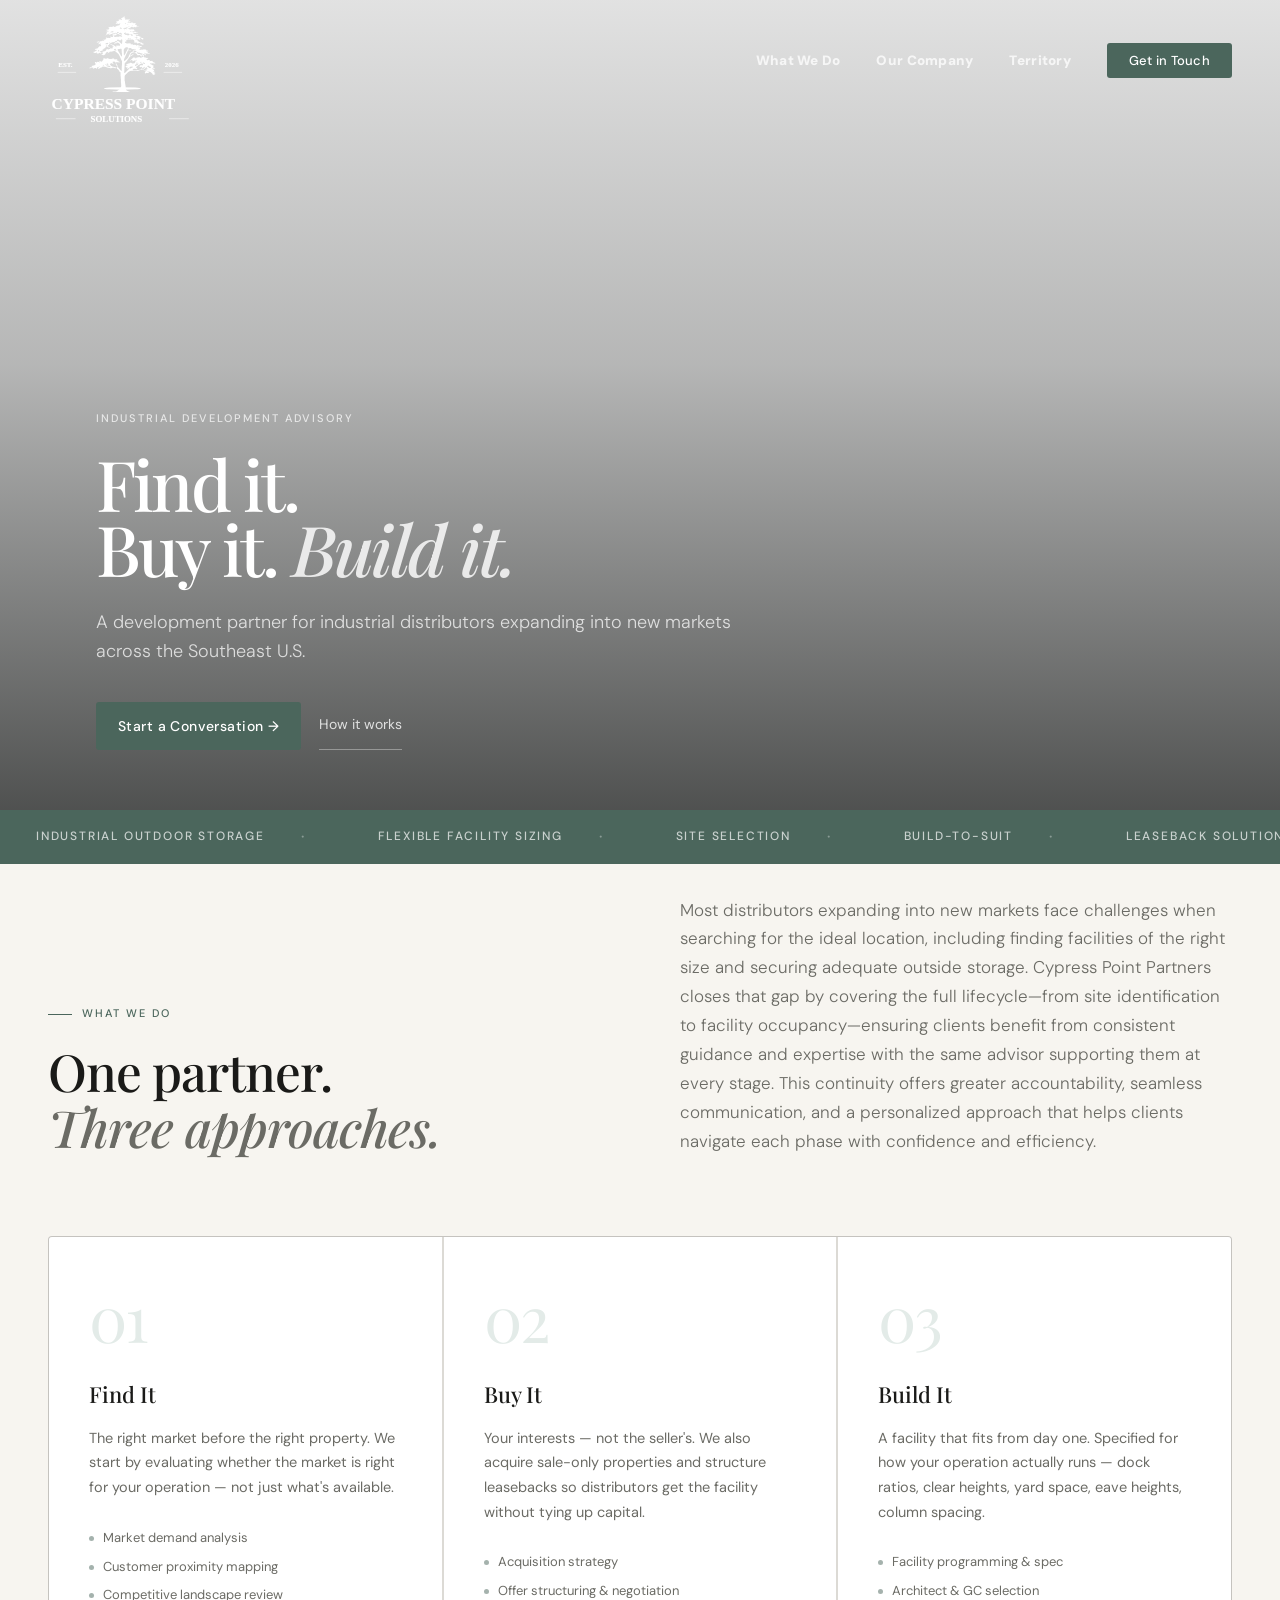
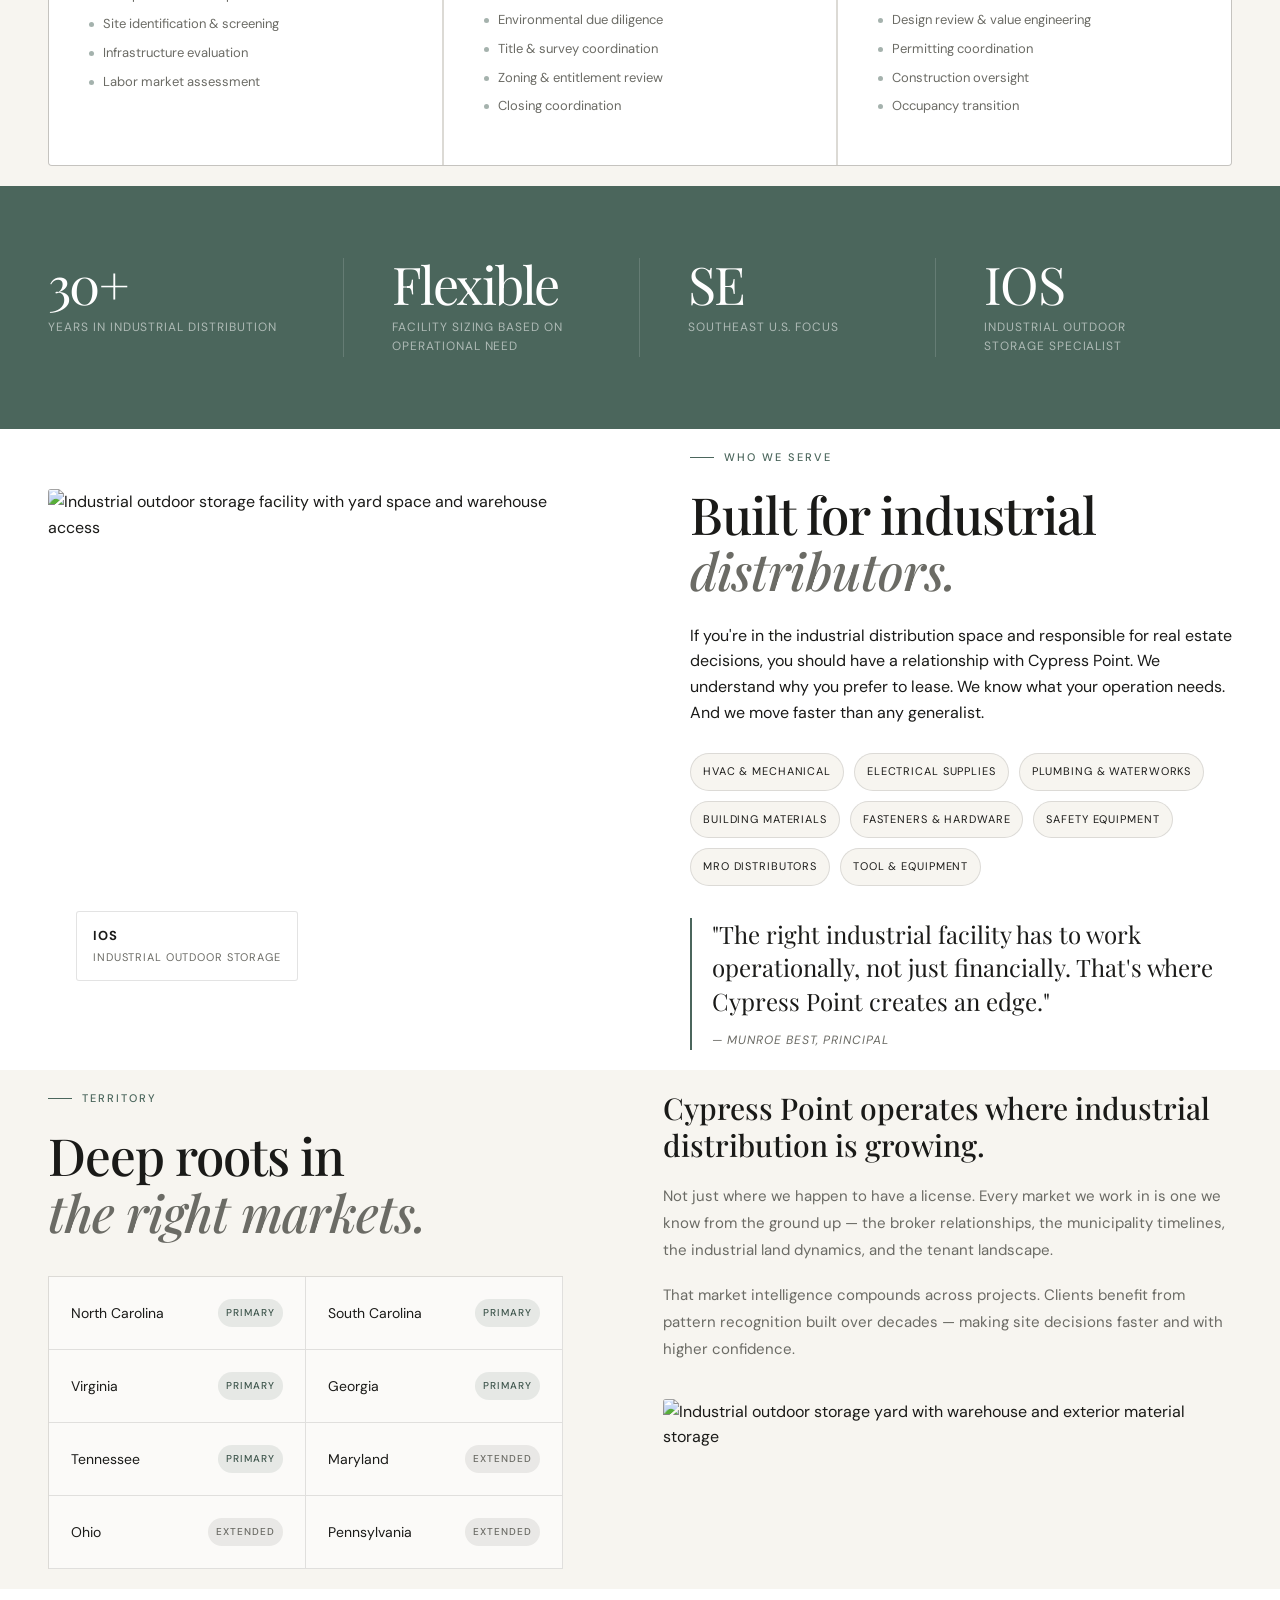
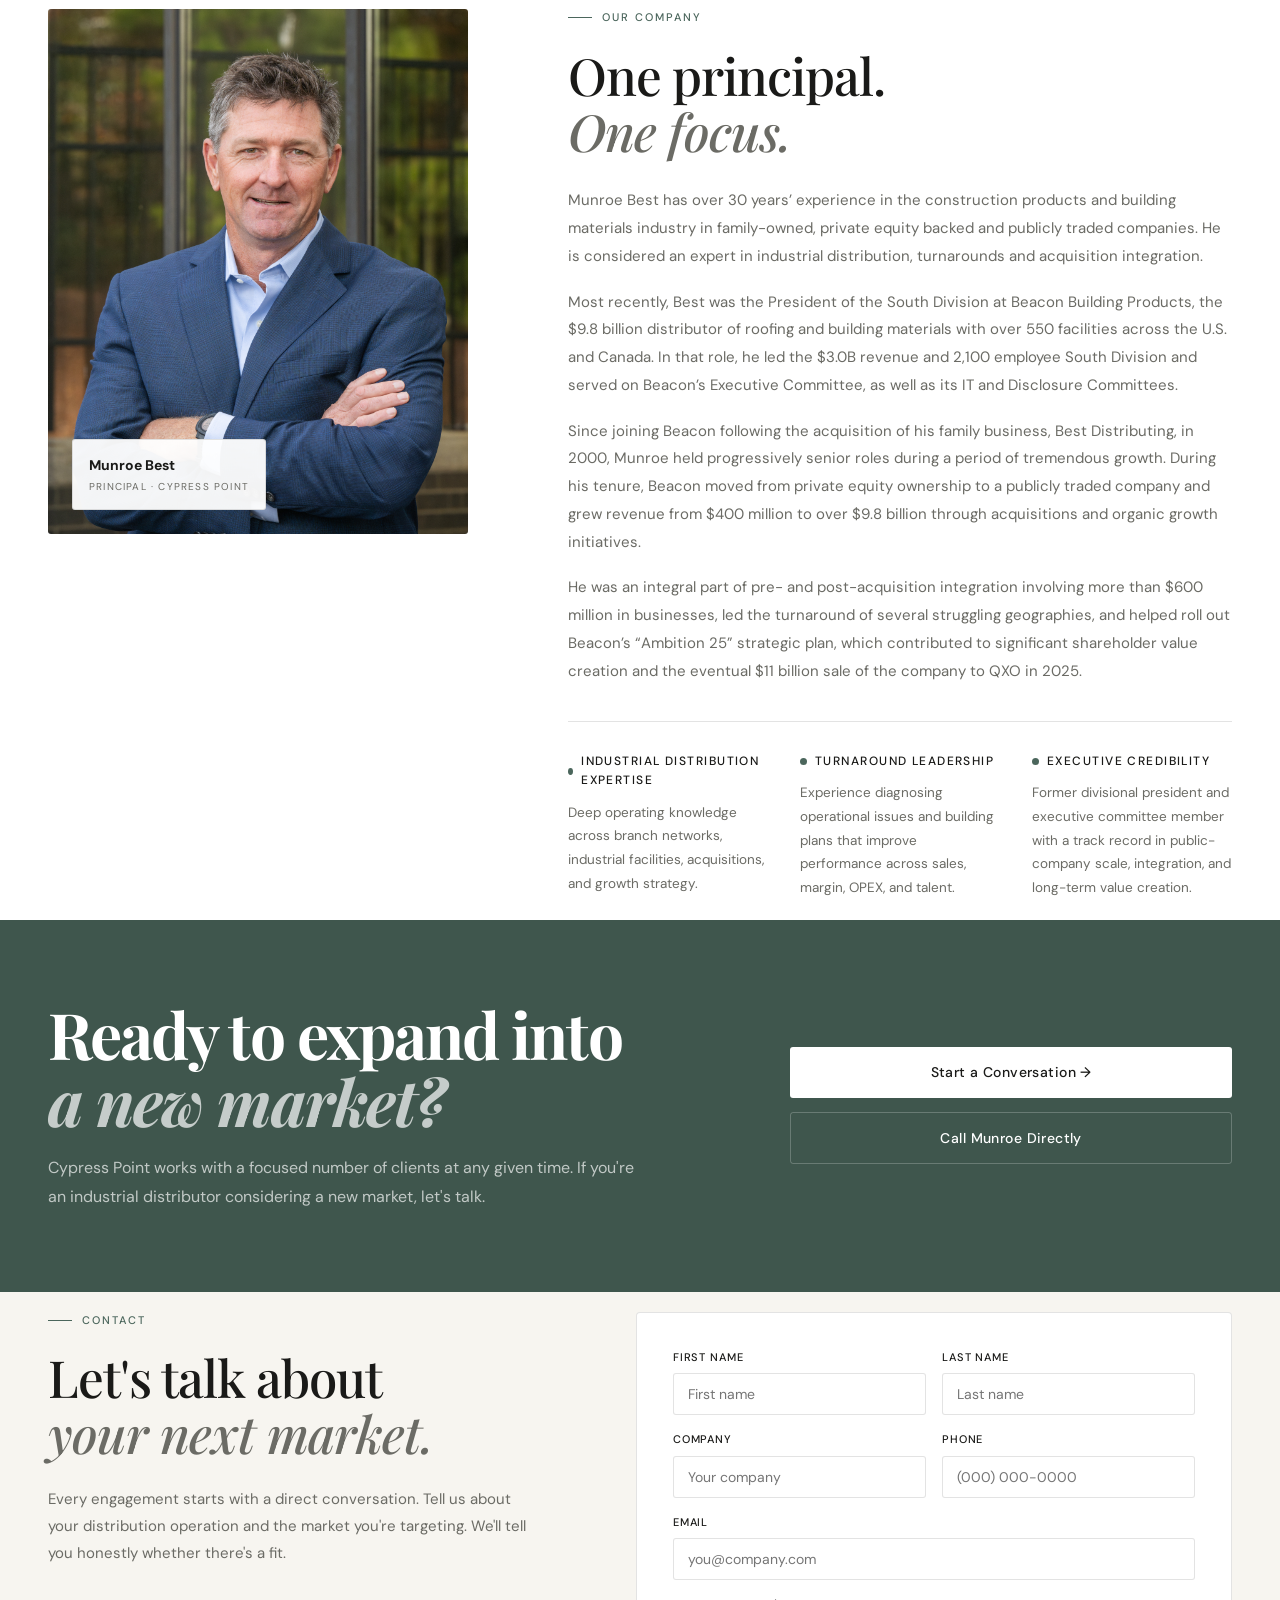
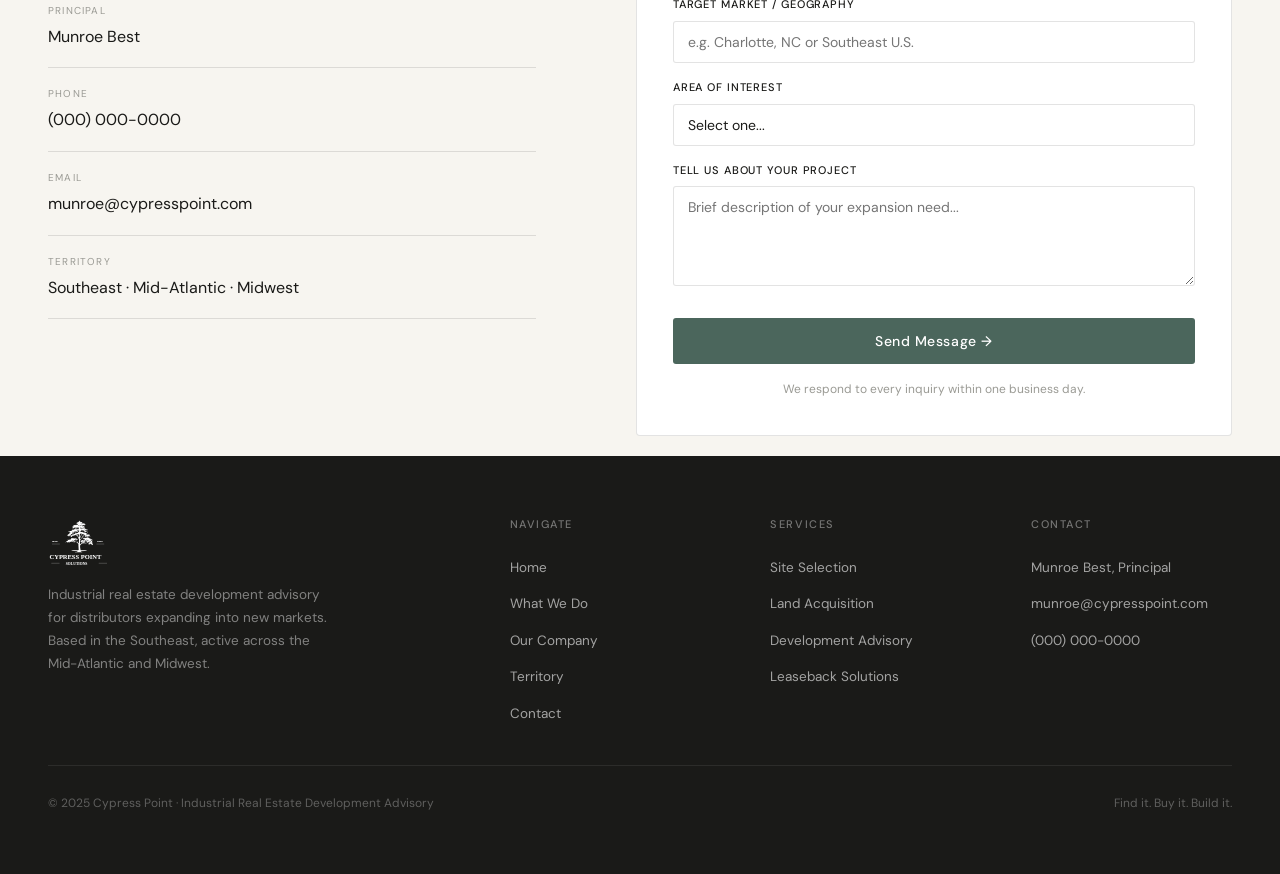
==== commit 3e03010a: "Reduce global section padding to 20px and keep live overrides" ====
--- a/index.html
+++ b/index.html
@@ -42,10 +42,13 @@
     }
     .hero-content {
       padding: 0 48px 40px !important;
-      margin-top: 140px;
+      margin-top: 130px;
     }
     .hero-headline {
       font-size: clamp(56px, 9vw, 70px) !important;
+    }
+    section {
+      padding: 20px 48px !important;
     }
     .footer-brand-logo {
       display: block;
@@ -64,6 +67,9 @@
       .hero-content {
         padding: 0 24px 64px !important;
         margin-top: 120px;
+      }
+      section {
+        padding: 20px 24px !important;
       }
       .footer-brand-logo { height: 44px; }
     }
@@ -147,7 +153,7 @@
     <div class="section-inner">
       <div class="serve-layout">
         <div class="serve-img-wrap reveal">
-          <img src="serve-yard.jpg" alt="Industrial outdoor storage facility with yard space and warehouse access" loading="lazy">
+          <img src="https://images.unsplash.com/photo-1513828583688-c52646db42da?auto=format&fit=crop&w=1200&q=80" alt="Industrial outdoor storage facility with yard space and warehouse access" loading="lazy">
           <div class="serve-img-badge"><strong>IOS</strong><span>Industrial Outdoor Storage</span></div>
         </div>
         <div class="serve-right">
@@ -162,7 +168,7 @@
   </section>
 
   <section class="territory-section" id="territory">
-    <div class="section-inner"><div class="territory-layout"><div><div class="section-kicker reveal">Territory</div><h2 class="section-title reveal reveal-delay-1" style="margin-bottom:36px;">Deep roots in<br><em>the right markets.</em></h2><div class="markets-list reveal reveal-delay-2"><div class="market-item"><span class="market-name">North Carolina</span><span class="market-badge badge-primary">Primary</span></div><div class="market-item"><span class="market-name">South Carolina</span><span class="market-badge badge-primary">Primary</span></div><div class="market-item"><span class="market-name">Virginia</span><span class="market-badge badge-primary">Primary</span></div><div class="market-item"><span class="market-name">Georgia</span><span class="market-badge badge-primary">Primary</span></div><div class="market-item"><span class="market-name">Tennessee</span><span class="market-badge badge-primary">Primary</span></div><div class="market-item"><span class="market-name">Maryland</span><span class="market-badge badge-extended">Extended</span></div><div class="market-item"><span class="market-name">Ohio</span><span class="market-badge badge-extended">Extended</span></div><div class="market-item"><span class="market-name">Pennsylvania</span><span class="market-badge badge-extended">Extended</span></div></div></div><div class="territory-right"><h3 class="reveal">Cypress Point operates where industrial distribution is growing.</h3><p class="reveal reveal-delay-1">Not just where we happen to have a license. Every market we work in is one we know from the ground up — the broker relationships, the municipality timelines, the industrial land dynamics, and the tenant landscape.</p><p class="reveal reveal-delay-2">That market intelligence compounds across projects. Clients benefit from pattern recognition built over decades — making site decisions faster and with higher confidence.</p><div style="margin-top:36px;" class="reveal reveal-delay-3"><img src="territory-yard.jpg" alt="Industrial outdoor storage yard with warehouse and exterior material storage" loading="lazy" style="width:100%;border-radius:3px;display:block;"></div></div></div></div>
+    <div class="section-inner"><div class="territory-layout"><div><div class="section-kicker reveal">Territory</div><h2 class="section-title reveal reveal-delay-1" style="margin-bottom:36px;">Deep roots in<br><em>the right markets.</em></h2><div class="markets-list reveal reveal-delay-2"><div class="market-item"><span class="market-name">North Carolina</span><span class="market-badge badge-primary">Primary</span></div><div class="market-item"><span class="market-name">South Carolina</span><span class="market-badge badge-primary">Primary</span></div><div class="market-item"><span class="market-name">Virginia</span><span class="market-badge badge-primary">Primary</span></div><div class="market-item"><span class="market-name">Georgia</span><span class="market-badge badge-primary">Primary</span></div><div class="market-item"><span class="market-name">Tennessee</span><span class="market-badge badge-primary">Primary</span></div><div class="market-item"><span class="market-name">Maryland</span><span class="market-badge badge-extended">Extended</span></div><div class="market-item"><span class="market-name">Ohio</span><span class="market-badge badge-extended">Extended</span></div><div class="market-item"><span class="market-name">Pennsylvania</span><span class="market-badge badge-extended">Extended</span></div></div></div><div class="territory-right"><h3 class="reveal">Cypress Point operates where industrial distribution is growing.</h3><p class="reveal reveal-delay-1">Not just where we happen to have a license. Every market we work in is one we know from the ground up — the broker relationships, the municipality timelines, the industrial land dynamics, and the tenant landscape.</p><p class="reveal reveal-delay-2">That market intelligence compounds across projects. Clients benefit from pattern recognition built over decades — making site decisions faster and with higher confidence.</p><div style="margin-top:36px;" class="reveal reveal-delay-3"><img src="https://images.unsplash.com/photo-1504307651254-35680f356dfd?auto=format&fit=crop&w=1200&q=80" alt="Industrial outdoor storage yard with warehouse and exterior material storage" loading="lazy" style="width:100%;border-radius:3px;display:block;"></div></div></div></div>
   </section>
 
   <section class="about-section" id="about">
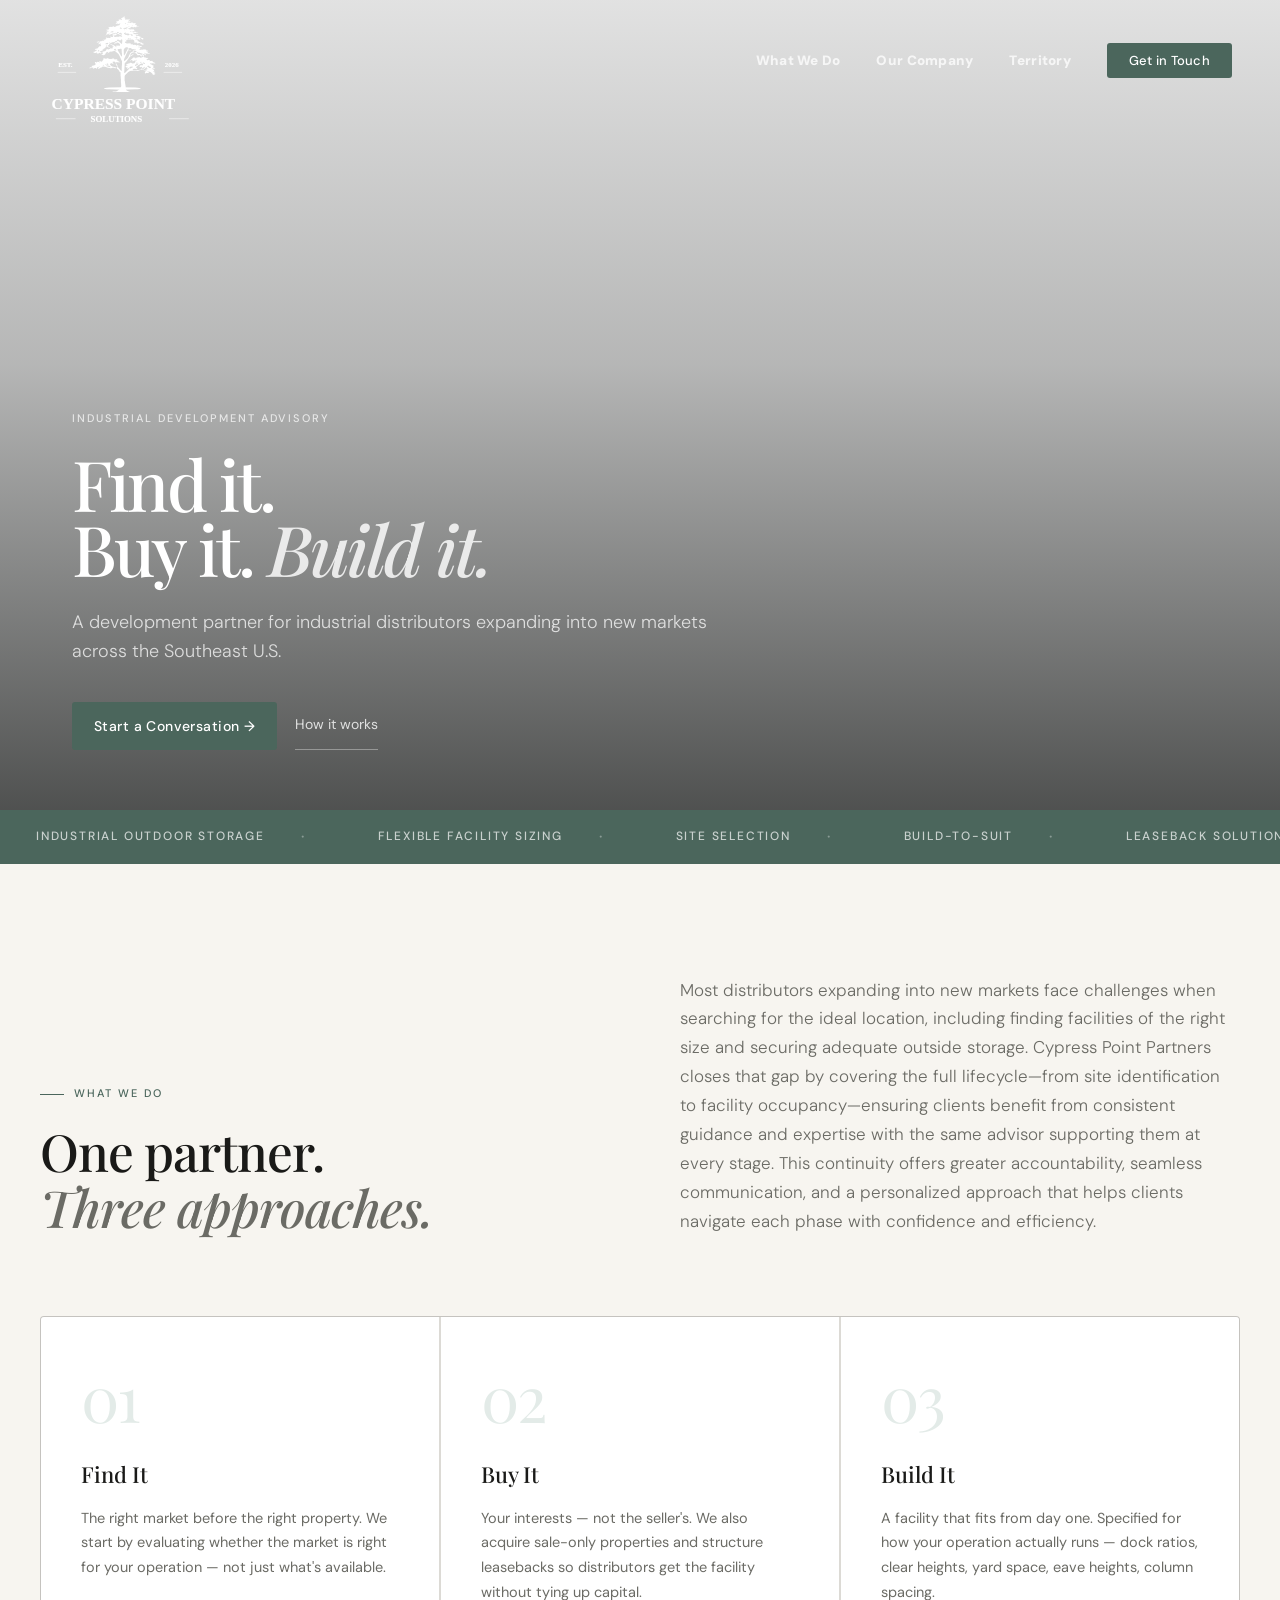
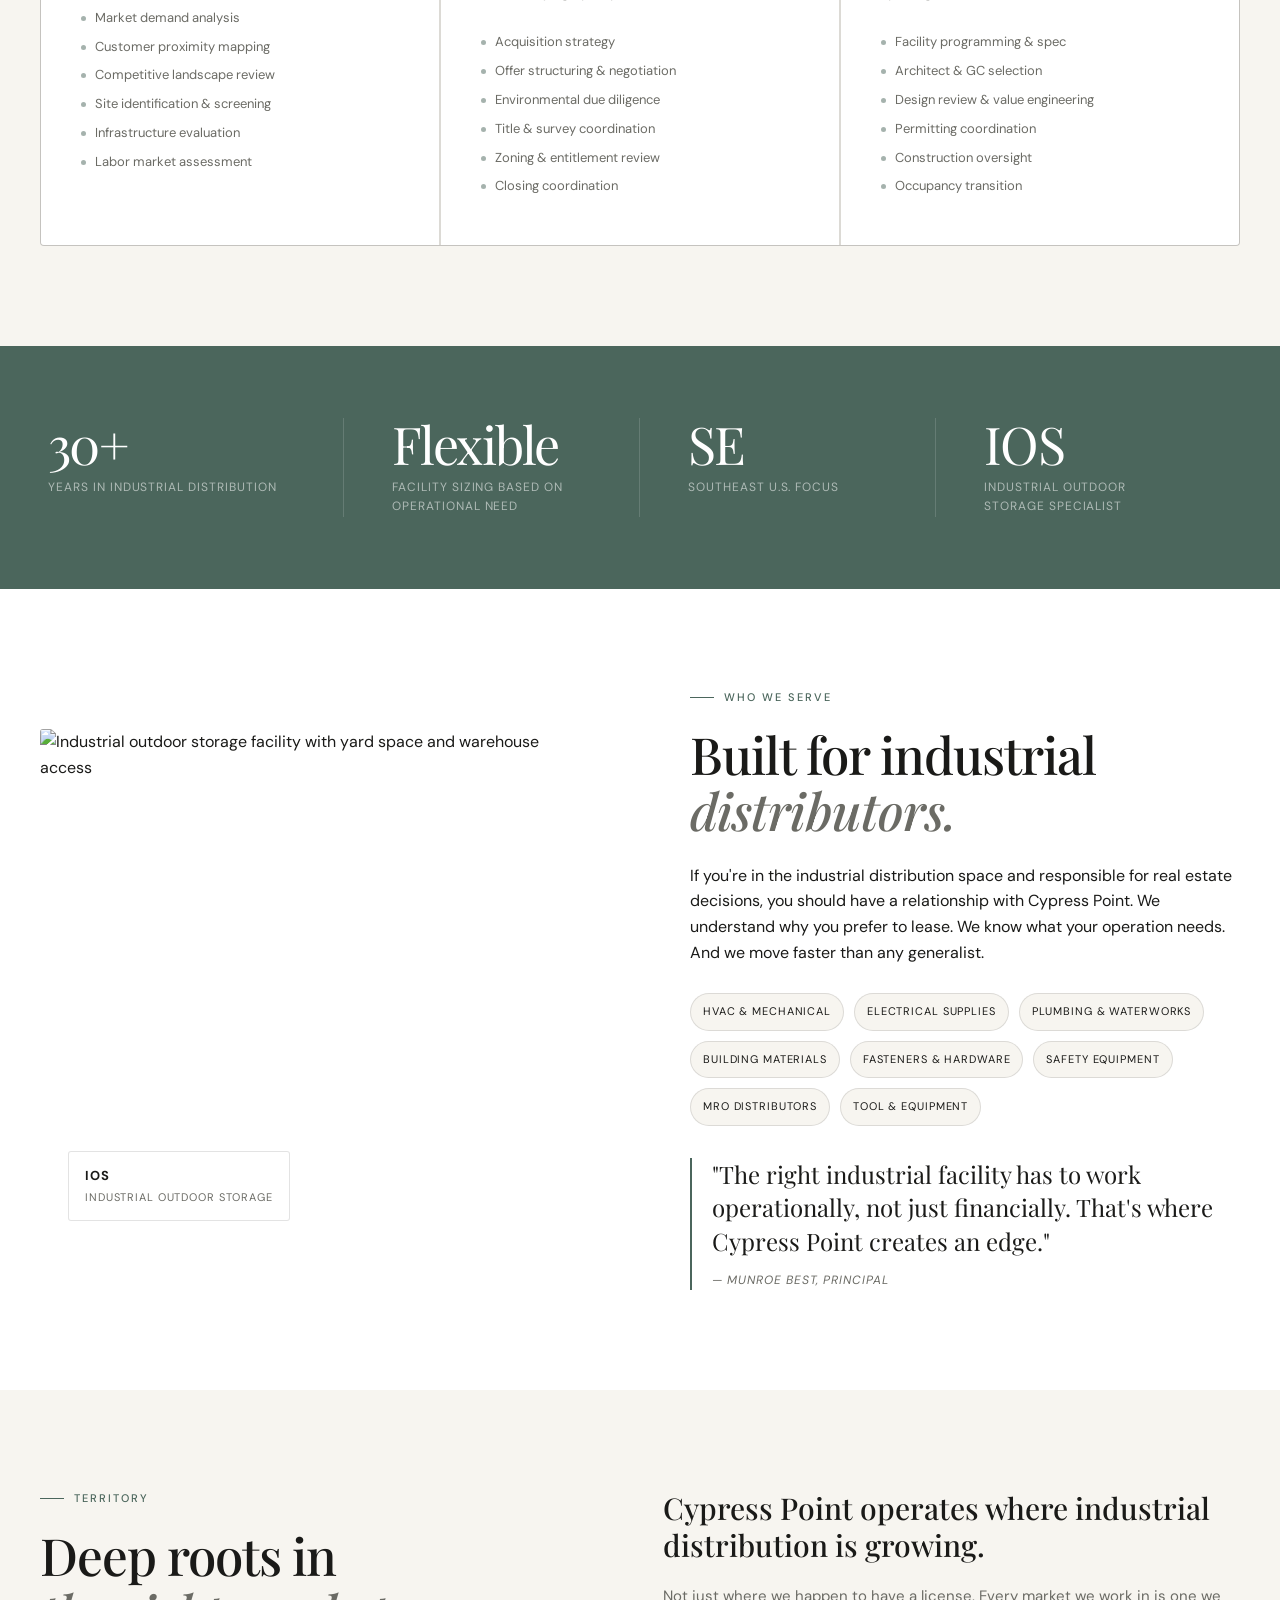
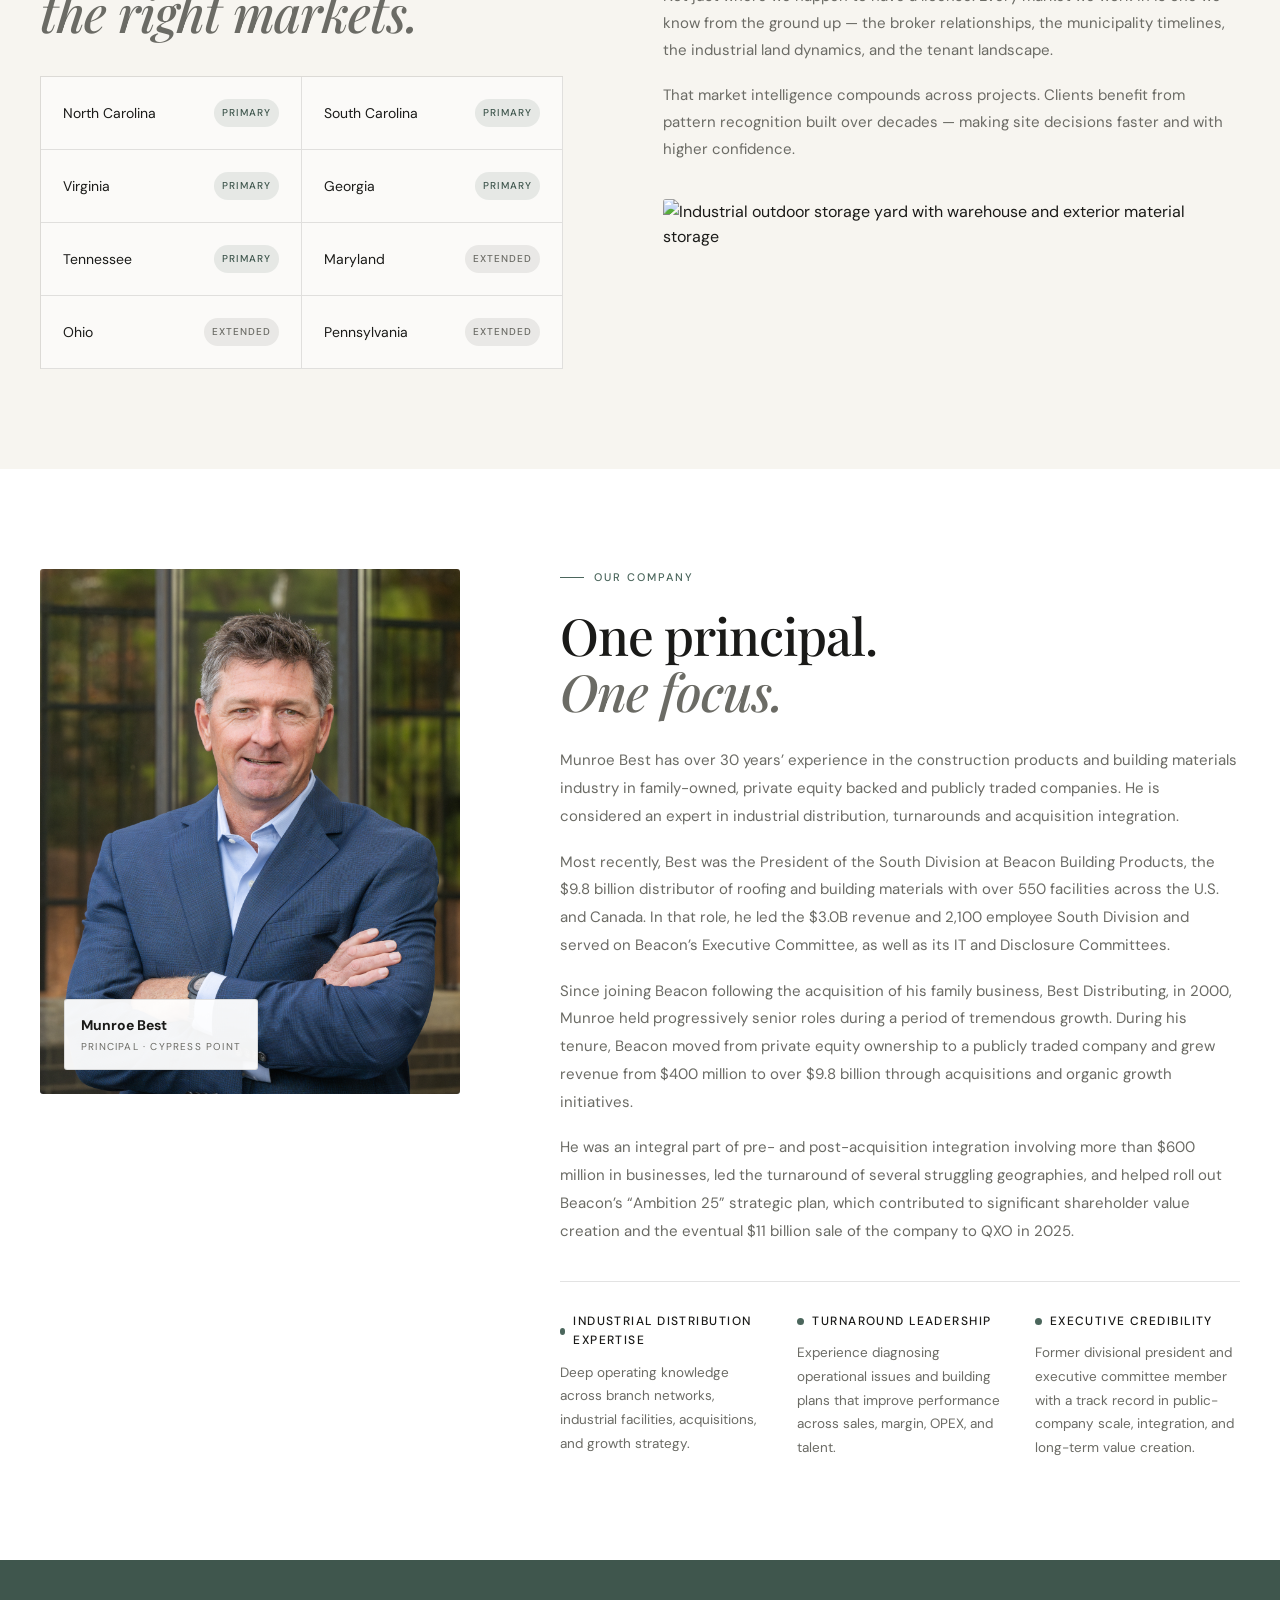
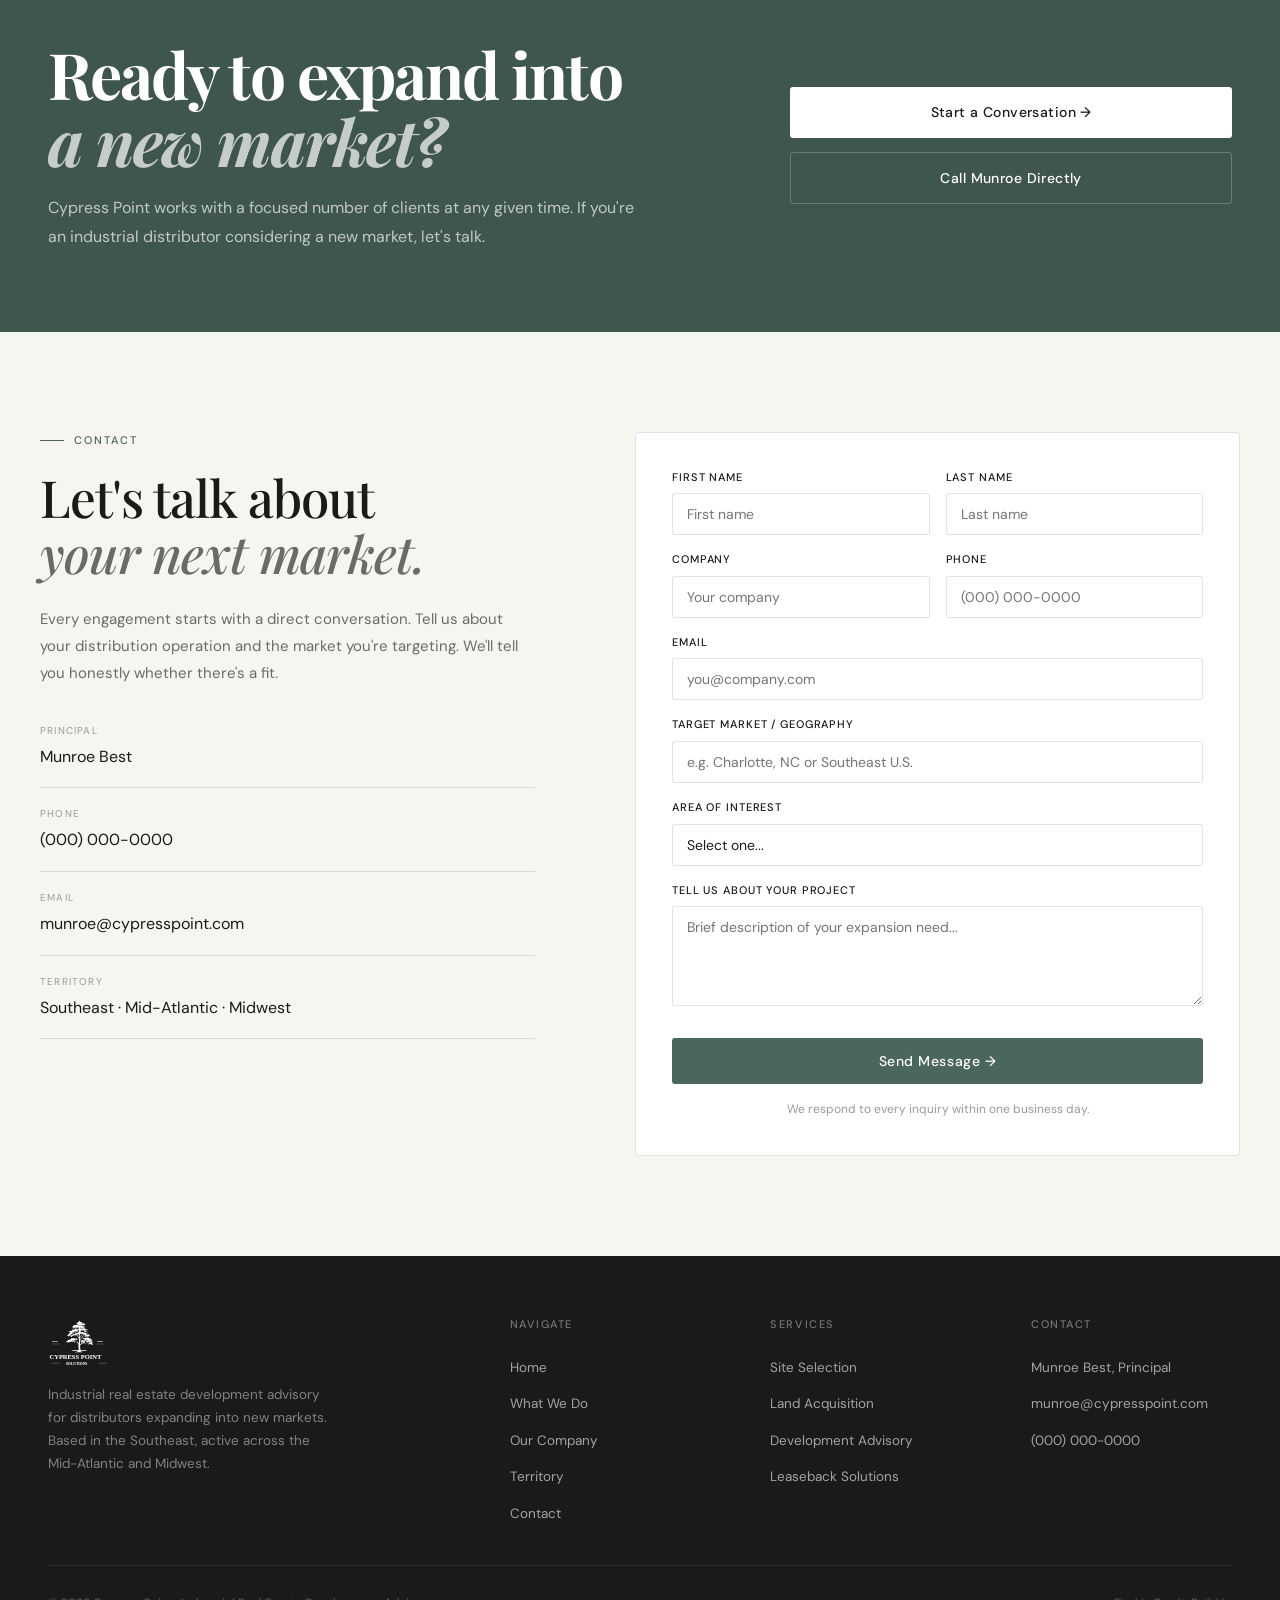
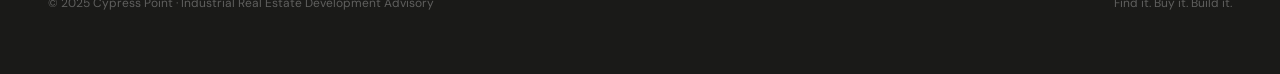
==== commit 241d3b50: "Restore section padding and add hero padding override" ====
--- a/index.html
+++ b/index.html
@@ -39,6 +39,7 @@
     .hero {
       height: 90vh;
       min-height: 675px;
+      padding: 20px 24px !important;
     }
     .hero-content {
       padding: 0 48px 40px !important;
@@ -48,7 +49,7 @@
       font-size: clamp(56px, 9vw, 70px) !important;
     }
     section {
-      padding: 20px 48px !important;
+      padding: 100px 24px !important;
     }
     .footer-brand-logo {
       display: block;
@@ -63,13 +64,16 @@
       .nav-logo { padding-top: 15px; }
       nav.scrolled .brand-logo { height: 58px !important; }
       nav.scrolled .nav-logo { padding-top: 0; }
-      .hero { min-height: 675px; }
+      .hero {
+        min-height: 675px;
+        padding: 20px 24px !important;
+      }
       .hero-content {
         padding: 0 24px 64px !important;
         margin-top: 120px;
       }
       section {
-        padding: 20px 24px !important;
+        padding: 100px 24px !important;
       }
       .footer-brand-logo { height: 44px; }
     }
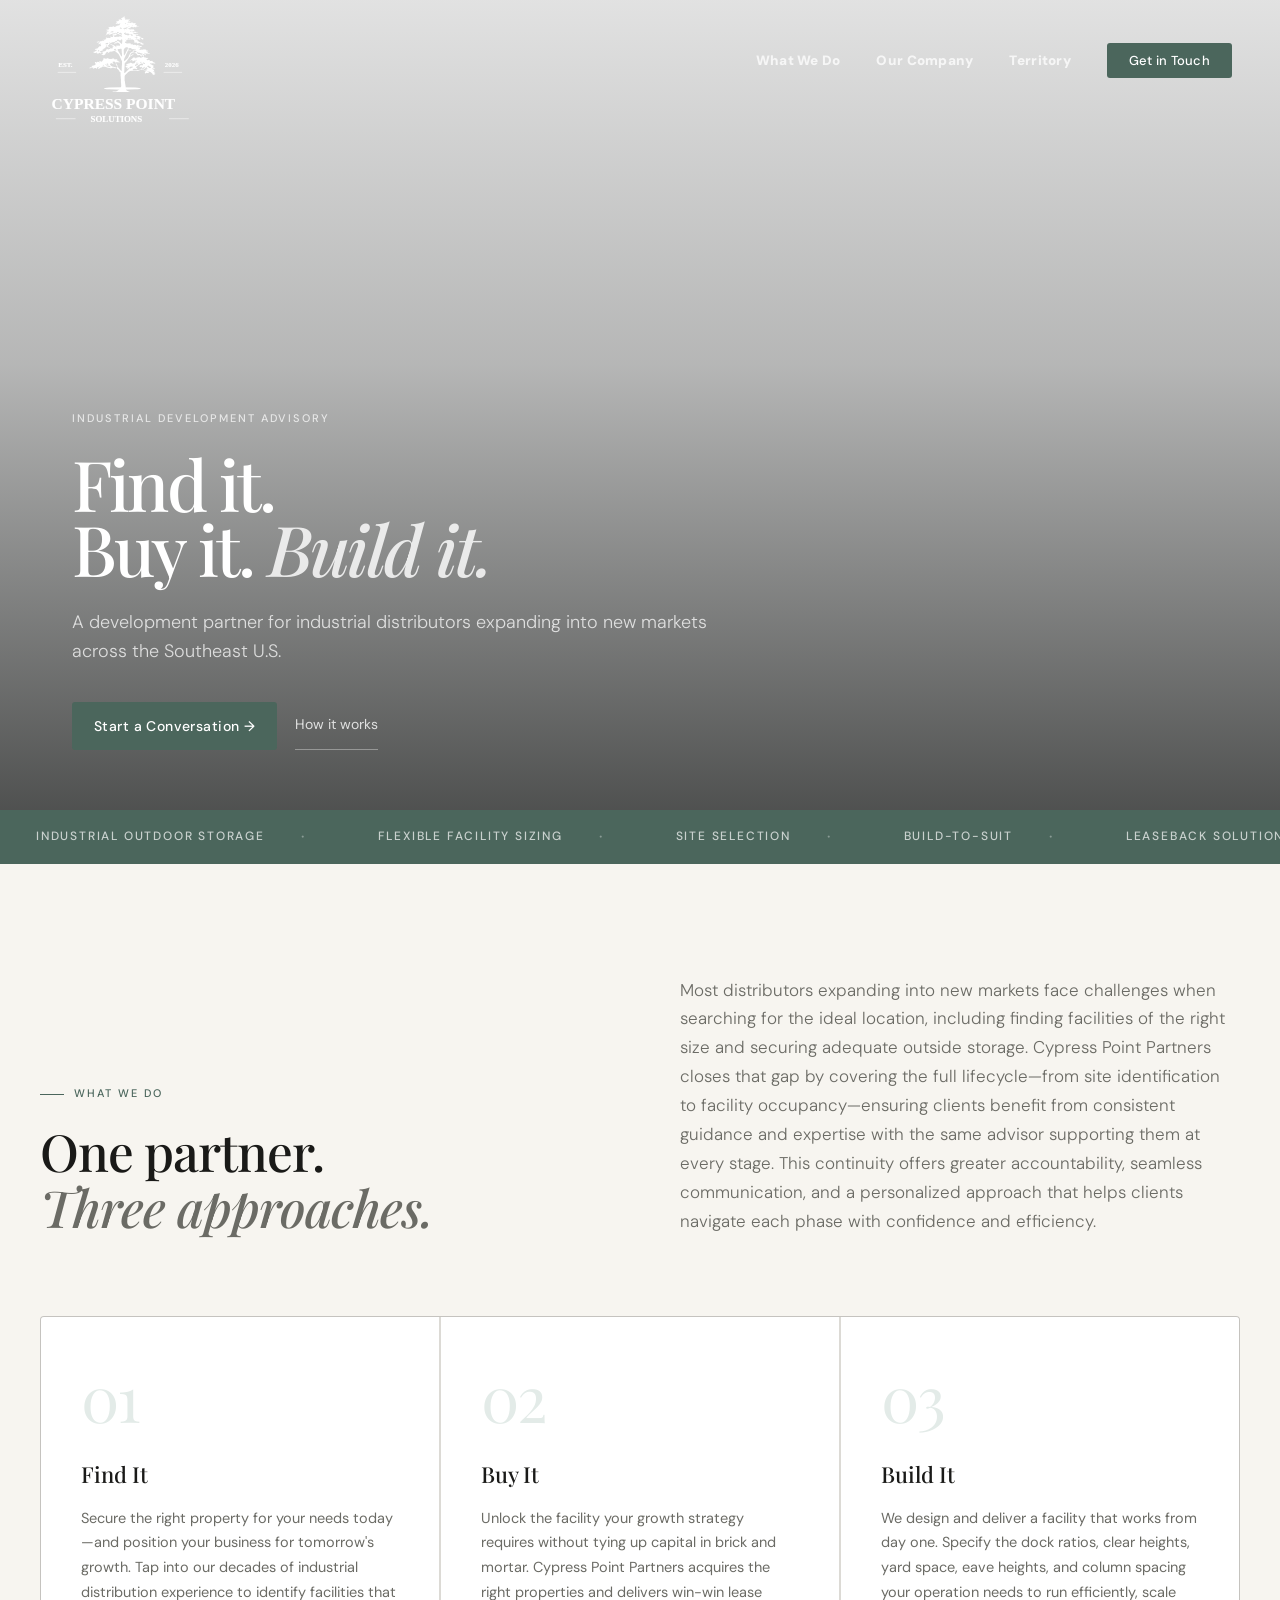
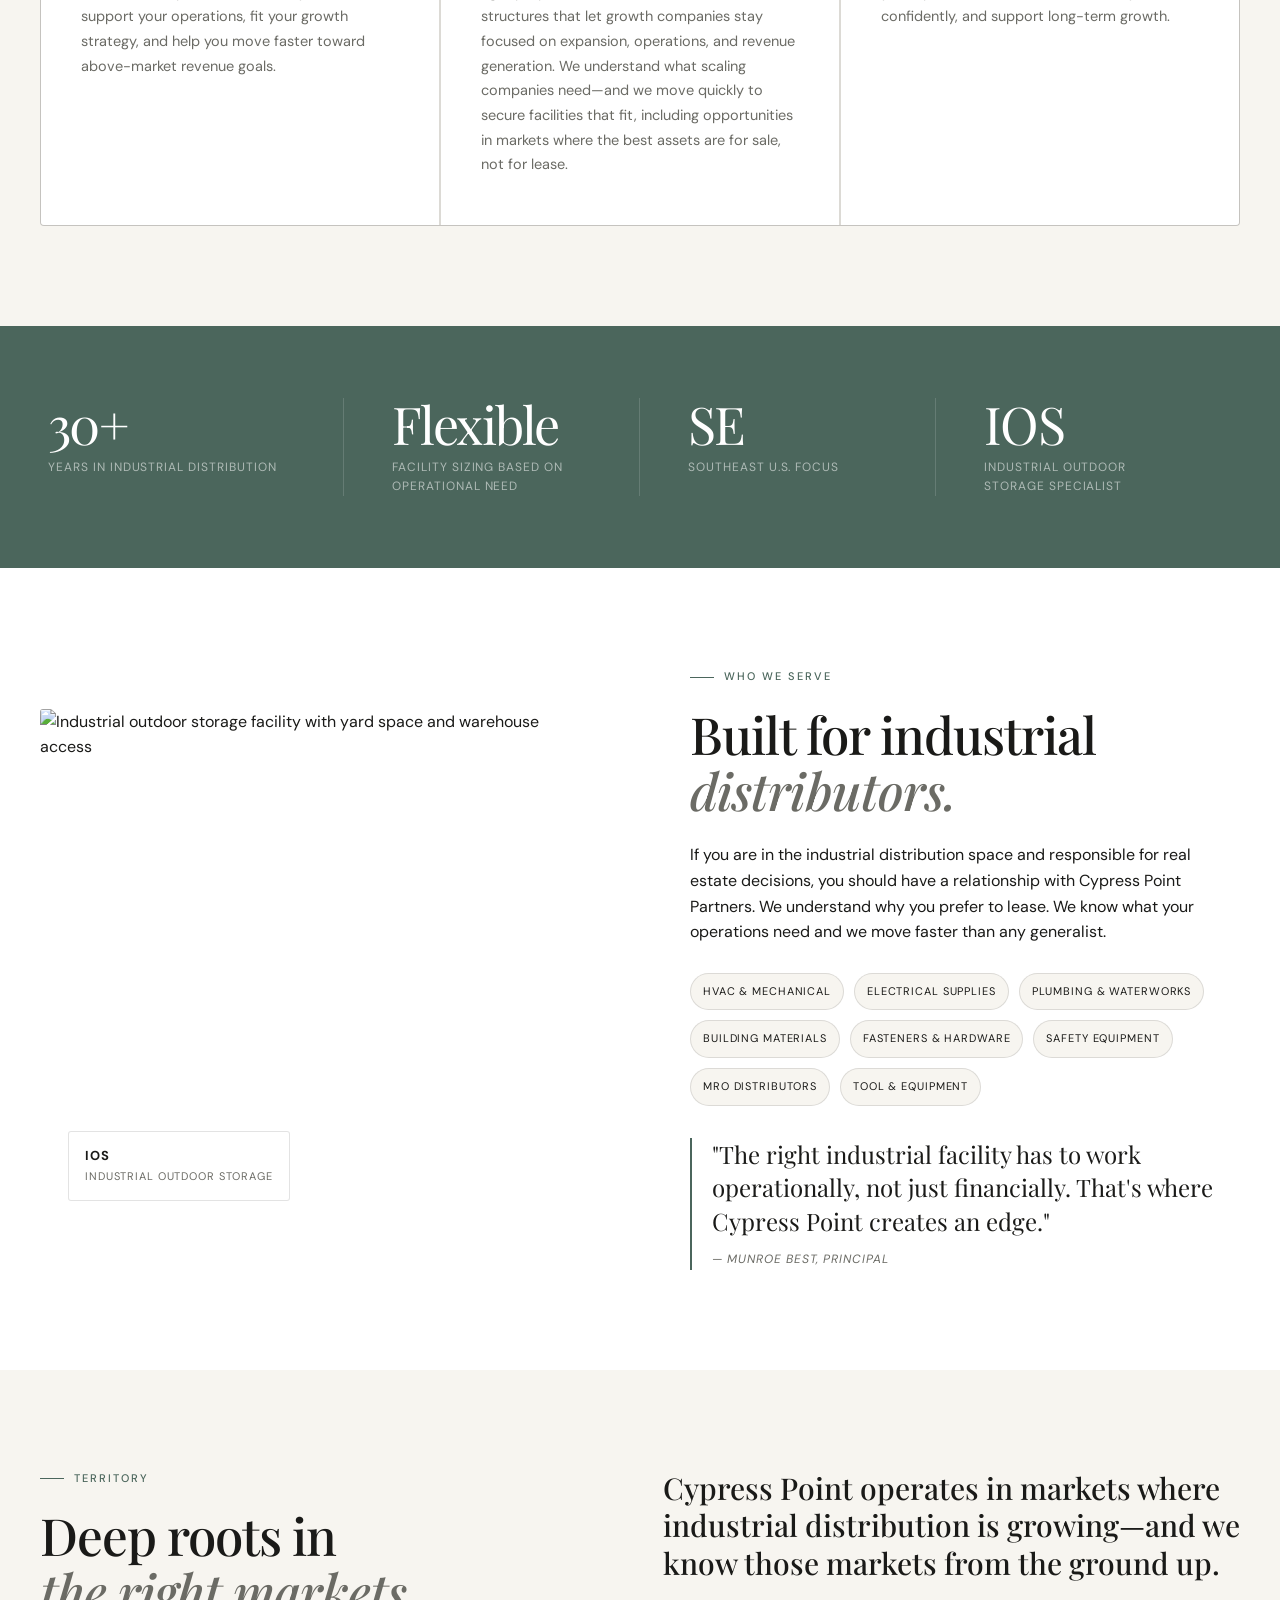
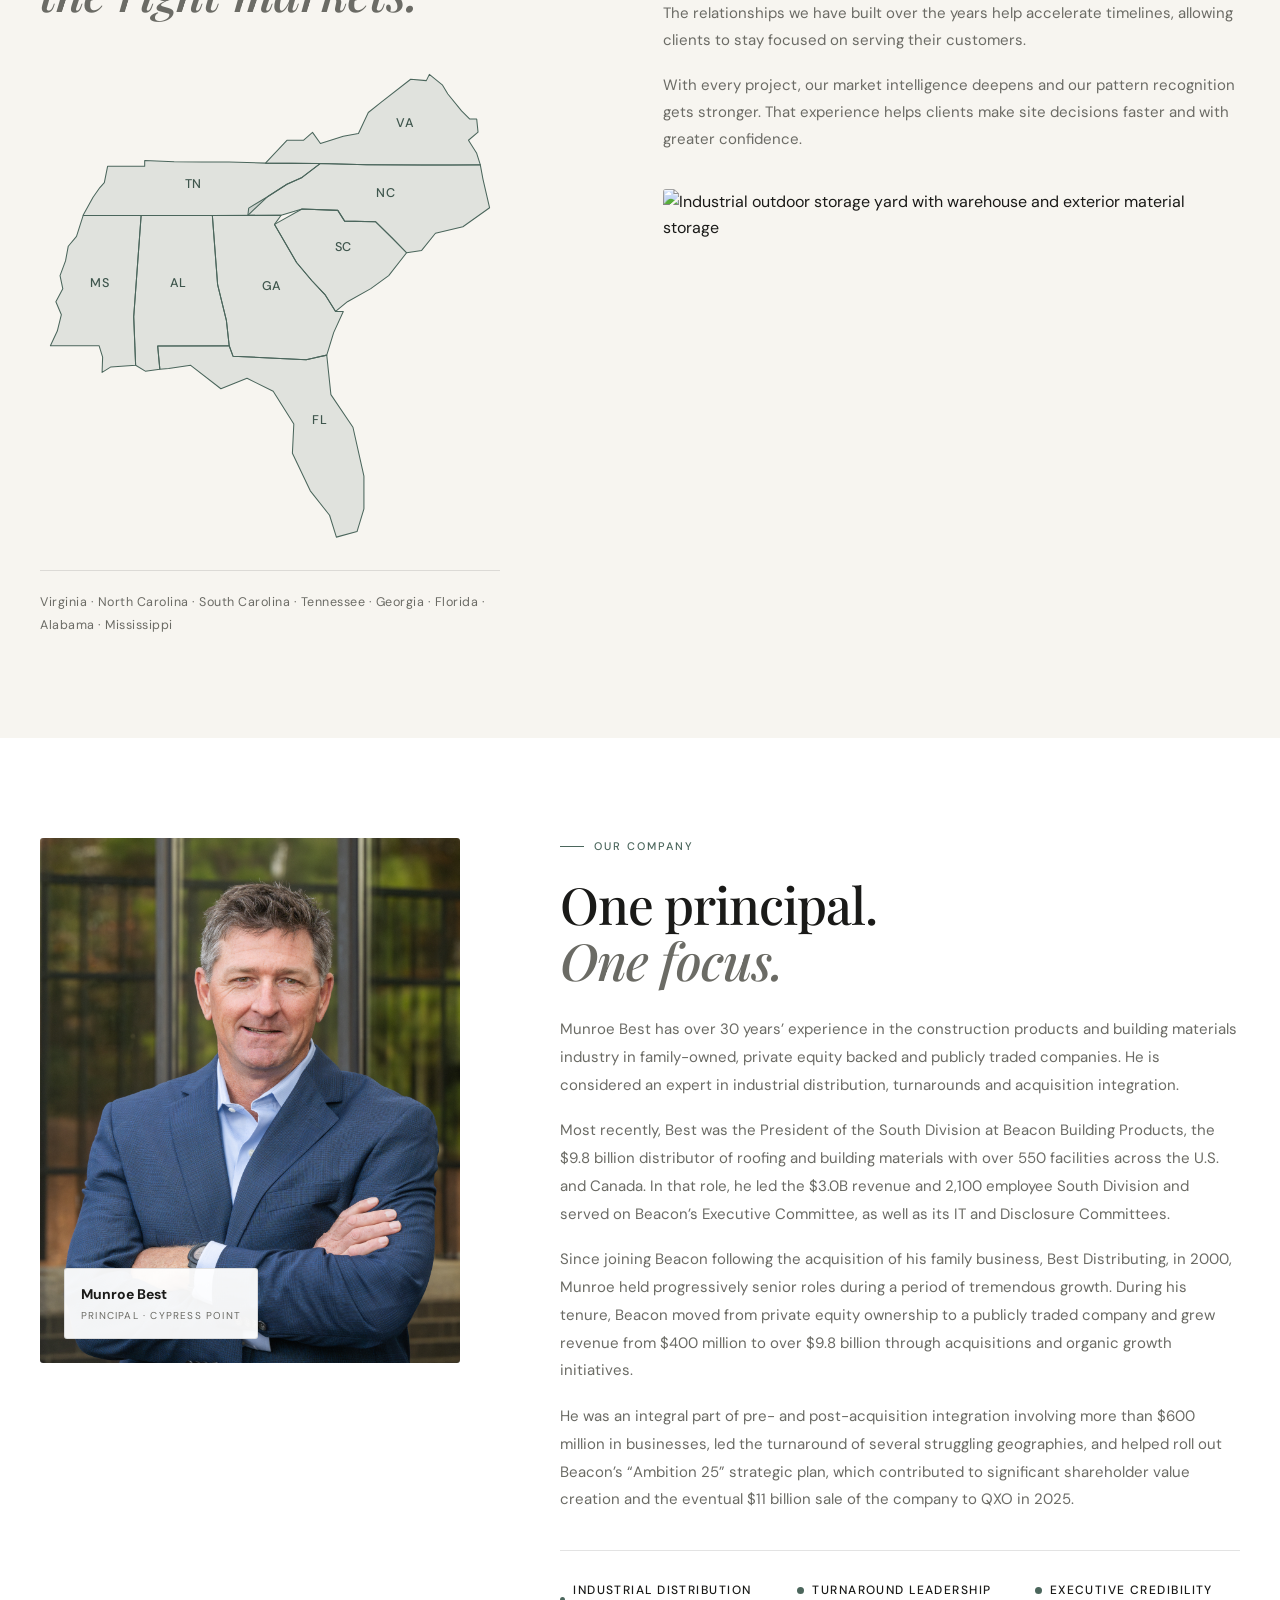
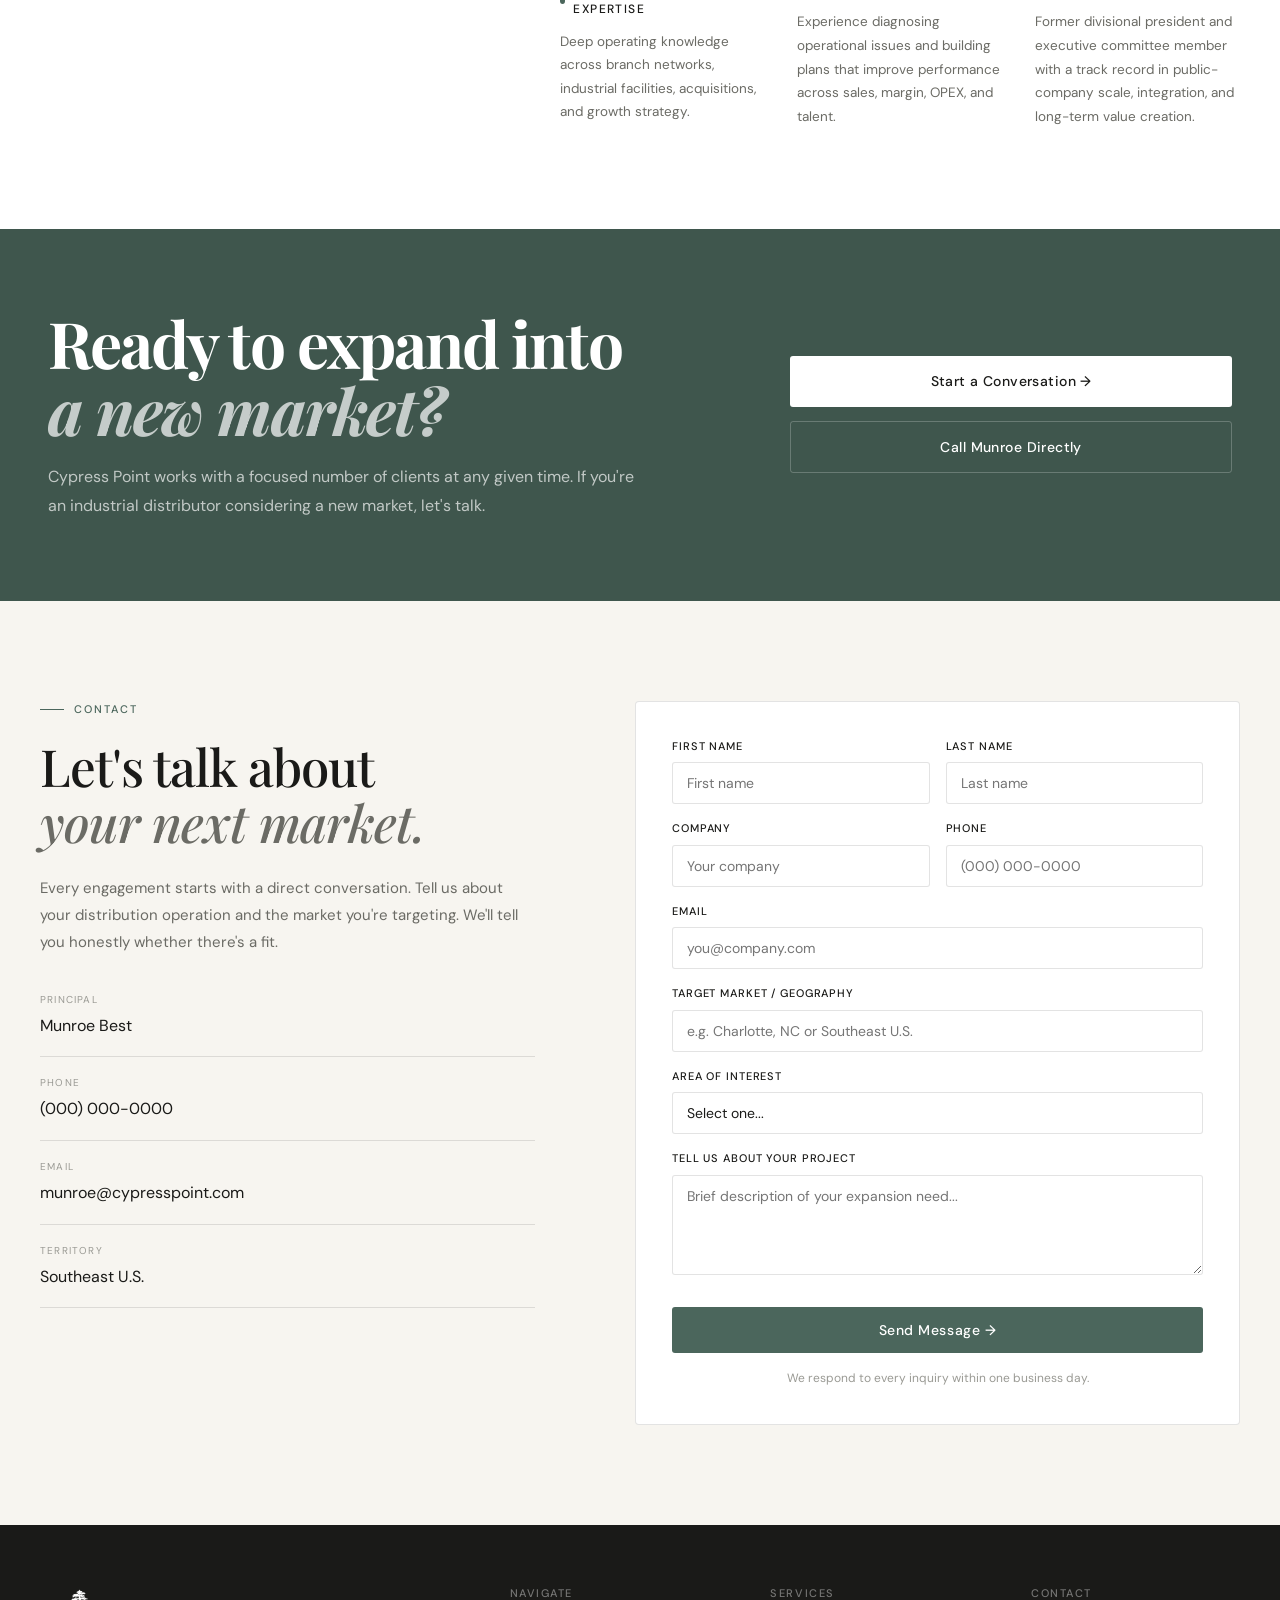
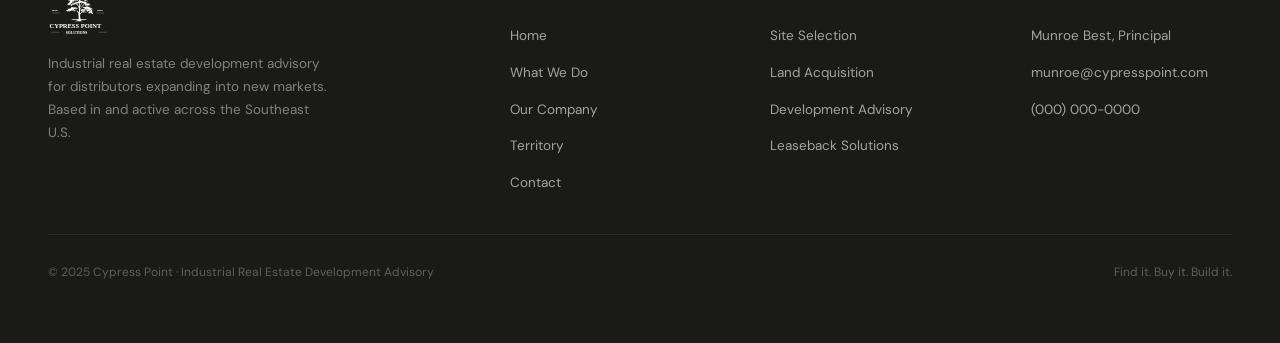
==== commit 3fdd7bde: "Update hero video, process copy, and territory map - Replace AI-looking hero video with a 5-shot mon" ====
--- a/index.html
+++ b/index.html
@@ -5,6 +5,9 @@
   <meta name="viewport" content="width=device-width, initial-scale=1.0">
   <title>Cypress Point — Industrial Development Advisory</title>
   <meta name="description" content="Find it. Buy it. Build it. Cypress Point helps industrial distributors find, buy, and develop facilities that fit their operational needs across the Southeast U.S.">
+  <link rel="icon" type="image/svg+xml" href="assets/favicon.svg">
+  <link rel="shortcut icon" href="assets/favicon.svg">
+  <link rel="apple-touch-icon" href="assets/favicon.svg">
   <link rel="preconnect" href="https://fonts.googleapis.com">
   <link rel="preconnect" href="https://fonts.gstatic.com" crossorigin>
   <link href="https://fonts.googleapis.com/css2?family=Playfair+Display:ital,wght@0,400;0,500;0,700;1,400;1,500&family=DM+Sans:ital,opsz,wght@0,9..40,300;0,9..40,400;0,9..40,500;1,9..40,300&display=swap" rel="stylesheet">
@@ -95,7 +98,7 @@
 
   <section class="hero" id="home">
     <div class="hero-video-wrap">
-      <video autoplay muted loop playsinline id="hero-video">
+      <video autoplay muted loop playsinline preload="metadata" poster="hero-poster.jpg" id="hero-video">
         <source src="hero-video.mp4" type="video/mp4">
       </video>
       <div class="hero-bg-fallback" id="hero-fallback" style="display:none;"></div>
@@ -144,9 +147,9 @@
         </div>
       </div>
       <div class="process-cards reveal">
-        <div class="process-card"><div class="process-num">01</div><h3>Find It</h3><p>The right market before the right property. We start by evaluating whether the market is right for your operation — not just what's available.</p><ul><li>Market demand analysis</li><li>Customer proximity mapping</li><li>Competitive landscape review</li><li>Site identification & screening</li><li>Infrastructure evaluation</li><li>Labor market assessment</li></ul></div>
-        <div class="process-card"><div class="process-num">02</div><h3>Buy It</h3><p>Your interests — not the seller's. We also acquire sale-only properties and structure leasebacks so distributors get the facility without tying up capital.</p><ul><li>Acquisition strategy</li><li>Offer structuring & negotiation</li><li>Environmental due diligence</li><li>Title & survey coordination</li><li>Zoning & entitlement review</li><li>Closing coordination</li></ul></div>
-        <div class="process-card"><div class="process-num">03</div><h3>Build It</h3><p>A facility that fits from day one. Specified for how your operation actually runs — dock ratios, clear heights, yard space, eave heights, column spacing.</p><ul><li>Facility programming & spec</li><li>Architect & GC selection</li><li>Design review & value engineering</li><li>Permitting coordination</li><li>Construction oversight</li><li>Occupancy transition</li></ul></div>
+        <div class="process-card"><div class="process-num">01</div><h3>Find It</h3><p>Secure the right property for your needs today—and position your business for tomorrow's growth. Tap into our decades of industrial distribution experience to identify facilities that support your operations, fit your growth strategy, and help you move faster toward above-market revenue goals.</p></div>
+        <div class="process-card"><div class="process-num">02</div><h3>Buy It</h3><p>Unlock the facility your growth strategy requires without tying up capital in brick and mortar. Cypress Point Partners acquires the right properties and delivers win-win lease structures that let growth companies stay focused on expansion, operations, and revenue generation. We understand what scaling companies need—and we move quickly to secure facilities that fit, including opportunities in markets where the best assets are for sale, not for lease.</p></div>
+        <div class="process-card"><div class="process-num">03</div><h3>Build It</h3><p>We design and deliver a facility that works from day one. Specify the dock ratios, clear heights, yard space, eave heights, and column spacing your operation needs to run efficiently, scale confidently, and support long-term growth.</p></div>
       </div>
     </div>
   </section>
@@ -157,13 +160,13 @@
     <div class="section-inner">
       <div class="serve-layout">
         <div class="serve-img-wrap reveal">
-          <img src="https://images.unsplash.com/photo-1513828583688-c52646db42da?auto=format&fit=crop&w=1200&q=80" alt="Industrial outdoor storage facility with yard space and warehouse access" loading="lazy">
+          <img src="serve-yard.jpg" alt="Industrial outdoor storage facility with yard space and warehouse access" loading="lazy">
           <div class="serve-img-badge"><strong>IOS</strong><span>Industrial Outdoor Storage</span></div>
         </div>
         <div class="serve-right">
           <div class="section-kicker reveal">Who We Serve</div>
           <h2 class="section-title reveal reveal-delay-1">Built for industrial<br><em>distributors.</em></h2>
-          <p class="reveal reveal-delay-2" style="margin-top:24px;">If you're in the industrial distribution space and responsible for real estate decisions, you should have a relationship with Cypress Point. We understand why you prefer to lease. We know what your operation needs. And we move faster than any generalist.</p>
+          <p class="reveal reveal-delay-2" style="margin-top:24px;">If you are in the industrial distribution space and responsible for real estate decisions, you should have a relationship with Cypress Point Partners. We understand why you prefer to lease. We know what your operations need and we move faster than any generalist.</p>
           <div class="serve-tags reveal reveal-delay-2"><span class="serve-tag">HVAC &amp; Mechanical</span><span class="serve-tag">Electrical Supplies</span><span class="serve-tag">Plumbing &amp; Waterworks</span><span class="serve-tag">Building Materials</span><span class="serve-tag">Fasteners &amp; Hardware</span><span class="serve-tag">Safety Equipment</span><span class="serve-tag">MRO Distributors</span><span class="serve-tag">Tool &amp; Equipment</span></div>
           <div class="serve-quote reveal reveal-delay-3"><blockquote>"The right industrial facility has to work operationally, not just financially. That's where Cypress Point creates an edge."</blockquote><cite>— Munroe Best, Principal</cite></div>
         </div>
@@ -172,7 +175,32 @@
   </section>
 
   <section class="territory-section" id="territory">
-    <div class="section-inner"><div class="territory-layout"><div><div class="section-kicker reveal">Territory</div><h2 class="section-title reveal reveal-delay-1" style="margin-bottom:36px;">Deep roots in<br><em>the right markets.</em></h2><div class="markets-list reveal reveal-delay-2"><div class="market-item"><span class="market-name">North Carolina</span><span class="market-badge badge-primary">Primary</span></div><div class="market-item"><span class="market-name">South Carolina</span><span class="market-badge badge-primary">Primary</span></div><div class="market-item"><span class="market-name">Virginia</span><span class="market-badge badge-primary">Primary</span></div><div class="market-item"><span class="market-name">Georgia</span><span class="market-badge badge-primary">Primary</span></div><div class="market-item"><span class="market-name">Tennessee</span><span class="market-badge badge-primary">Primary</span></div><div class="market-item"><span class="market-name">Maryland</span><span class="market-badge badge-extended">Extended</span></div><div class="market-item"><span class="market-name">Ohio</span><span class="market-badge badge-extended">Extended</span></div><div class="market-item"><span class="market-name">Pennsylvania</span><span class="market-badge badge-extended">Extended</span></div></div></div><div class="territory-right"><h3 class="reveal">Cypress Point operates where industrial distribution is growing.</h3><p class="reveal reveal-delay-1">Not just where we happen to have a license. Every market we work in is one we know from the ground up — the broker relationships, the municipality timelines, the industrial land dynamics, and the tenant landscape.</p><p class="reveal reveal-delay-2">That market intelligence compounds across projects. Clients benefit from pattern recognition built over decades — making site decisions faster and with higher confidence.</p><div style="margin-top:36px;" class="reveal reveal-delay-3"><img src="https://images.unsplash.com/photo-1504307651254-35680f356dfd?auto=format&fit=crop&w=1200&q=80" alt="Industrial outdoor storage yard with warehouse and exterior material storage" loading="lazy" style="width:100%;border-radius:3px;display:block;"></div></div></div></div>
+    <div class="section-inner"><div class="territory-layout"><div><div class="section-kicker reveal">Territory</div><h2 class="section-title reveal reveal-delay-1" style="margin-bottom:36px;">Deep roots in<br><em>the right markets.</em></h2><div class="territory-map-wrap reveal reveal-delay-2">
+  <svg class="territory-map" viewBox="0 0 620 652" xmlns="http://www.w3.org/2000/svg" role="img" aria-label="Map of Cypress Point territory: Virginia, North Carolina, South Carolina, Tennessee, Georgia, Florida, Alabama and Mississippi">
+    <title>Cypress Point territory — Southeast U.S.</title>
+    <g class="map-states">
+      <path class="map-state" data-state="VA" d="M303.9 133.6 L332.8 102.8 L355.0 102.8 L367.3 92.2 L378.0 107.2 L408.8 97.5 L429.2 93.6 L442.5 65.4 L459.6 51.8 L499.6 20.6 L520.7 22.4 L524.8 14.0 L542.6 28.5 L549.7 40.4 L568.2 63.2 L579.3 74.2 L588.6 74.2 L590.4 91.8 L577.5 102.8 L588.6 120.4 L593.4 135.7 L555.2 136.2 L514.4 136.2 L440.3 135.7 L378.0 134.0 Z"/>
+      <path class="map-state" data-state="NC" d="M280.2 203.9 L281.3 194.2 L306.1 179.3 L332.8 162.1 L353.2 152.9 L378.0 134.0 L440.3 135.7 L514.4 136.2 L555.2 136.2 L593.4 135.7 L597.1 155.5 L606.0 193.8 L570.0 219.3 L533.0 228.1 L514.4 251.3 L494.1 254.4 L474.8 234.6 L452.5 212.7 L410.6 211.8 L401.4 197.3 L353.2 195.5 L325.0 203.9 Z"/>
+      <path class="map-state" data-state="SC" d="M316.1 216.2 L353.2 195.5 L401.4 197.3 L410.6 211.8 L452.5 212.7 L474.8 234.6 L494.1 254.4 L470.0 285.2 L445.9 302.8 L414.4 320.4 L398.4 333.5 L384.7 311.6 L366.2 291.8 L345.8 267.6 Z"/>
+      <path class="map-state" data-state="GA" d="M232.3 204.3 L325.0 203.9 L316.1 216.2 L345.8 267.6 L366.2 291.8 L384.7 311.6 L398.4 333.5 L408.8 333.5 L395.8 362.1 L386.5 392.4 L358.7 398.6 L260.1 393.8 L255.0 379.7 L251.2 345.4 L239.4 297.5 Z"/>
+      <path class="map-state" data-state="FL" d="M158.6 380.1 L255.0 379.7 L260.1 393.8 L358.7 398.6 L386.5 392.4 L392.1 445.6 L421.8 489.6 L436.6 555.5 L436.6 599.5 L427.3 630.2 L399.5 637.7 L390.3 608.2 L364.3 575.3 L340.2 524.7 L342.1 485.2 L314.3 441.2 L279.0 423.6 L243.8 437.7 L203.1 406.1 L173.4 410.5 L161.5 411.3 Z"/>
+      <path class="map-state" data-state="AL" d="M136.3 204.3 L232.3 204.3 L239.4 297.5 L251.2 345.4 L255.0 379.7 L158.6 380.1 L161.5 411.3 L141.9 414.0 L128.9 406.1 L126.3 340.6 Z"/>
+      <path class="map-state" data-state="MS" d="M58.1 204.3 L136.3 204.3 L126.3 340.6 L128.9 406.1 L95.6 408.3 L83.7 415.7 L84.4 395.1 L79.6 379.7 L14.0 379.7 L23.3 359.9 L28.8 337.9 L21.4 320.4 L30.7 302.8 L27.0 285.2 L34.4 265.4 L38.1 245.6 L49.2 232.4 Z"/>
+      <path class="map-state" data-state="TN" d="M378.0 134.0 L368.8 134.0 L303.9 133.6 L255.0 132.2 L217.9 132.2 L180.8 131.8 L141.1 130.0 L141.1 137.9 L91.1 137.9 L86.7 159.9 L80.7 166.5 L71.5 179.7 L58.1 203.9 L136.3 204.3 L232.3 204.3 L280.2 203.9 L306.1 179.3 L332.8 162.1 L353.2 152.9 Z"/>
+    </g>
+    <g class="map-labels">
+      <text class="map-label" x="492.2" y="85.2">VA</text>
+      <text class="map-label" x="466.2" y="179.7">NC</text>
+      <text class="map-label" x="408.8" y="252.2">SC</text>
+      <text class="map-label" x="312.4" y="305.0">GA</text>
+      <text class="map-label" x="377.3" y="485.2">FL</text>
+      <text class="map-label" x="186.4" y="300.6">AL</text>
+      <text class="map-label" x="80.7" y="300.6">MS</text>
+      <text class="map-label" x="206.8" y="166.5">TN</text>
+    </g>
+  </svg>
+  <p class="territory-map-note">Virginia · North Carolina · South Carolina · Tennessee · Georgia · Florida · Alabama · Mississippi</p>
+</div></div><div class="territory-right"><h3 class="reveal">Cypress Point operates in markets where industrial distribution is growing—and we know those markets from the ground up.</h3><p class="reveal reveal-delay-1">The relationships we have built over the years help accelerate timelines, allowing clients to stay focused on serving their customers.</p><p class="reveal reveal-delay-2">With every project, our market intelligence deepens and our pattern recognition gets stronger. That experience helps clients make site decisions faster and with greater confidence.</p><div style="margin-top:36px;" class="reveal reveal-delay-3"><img src="territory-yard.jpg" alt="Industrial outdoor storage yard with warehouse and exterior material storage" loading="lazy" style="width:100%;border-radius:3px;display:block;"></div></div></div></div>
   </section>
 
   <section class="about-section" id="about">
@@ -182,10 +210,10 @@
   <div class="cta-section"><div class="cta-inner"><div><h2 class="cta-headline reveal">Ready to expand into<br><em>a new market?</em></h2><p class="cta-sub reveal reveal-delay-1">Cypress Point works with a focused number of clients at any given time. If you're an industrial distributor considering a new market, let's talk.</p></div><div class="cta-actions reveal reveal-delay-2"><a href="#contact" class="btn-white">Start a Conversation →</a><a href="tel:0000000000" class="btn-outline-white">Call Munroe Directly</a></div></div></div>
 
   <section class="contact-section" id="contact">
-    <div class="section-inner"><div class="contact-layout"><div class="contact-info"><div class="section-kicker reveal">Contact</div><h2 class="section-title reveal reveal-delay-1" style="margin-bottom:24px;">Let's talk about<br><em>your next market.</em></h2><p class="reveal reveal-delay-2">Every engagement starts with a direct conversation. Tell us about your distribution operation and the market you're targeting. We'll tell you honestly whether there's a fit.</p><div class="contact-details reveal reveal-delay-3"><div class="contact-detail"><label>Principal</label><span>Munroe Best</span></div><div class="contact-detail"><label>Phone</label><a href="tel:0000000000">(000) 000-0000</a></div><div class="contact-detail"><label>Email</label><a href="mailto:munroe@cypresspoint.com">munroe@cypresspoint.com</a></div><div class="contact-detail"><label>Territory</label><span>Southeast · Mid-Atlantic · Midwest</span></div></div></div><div class="contact-form reveal reveal-delay-1"><form><div class="form-row"><div class="form-group"><label>First Name</label><input type="text" placeholder="First name"></div><div class="form-group"><label>Last Name</label><input type="text" placeholder="Last name"></div></div><div class="form-row"><div class="form-group"><label>Company</label><input type="text" placeholder="Your company"></div><div class="form-group"><label>Phone</label><input type="tel" placeholder="(000) 000-0000"></div></div><div class="form-group"><label>Email</label><input type="email" placeholder="you@company.com"></div><div class="form-group"><label>Target Market / Geography</label><input type="text" placeholder="e.g. Charlotte, NC or Southeast U.S."></div><div class="form-group"><label>Area of Interest</label><select><option value="">Select one...</option><option>Site Selection / Market Analysis</option><option>Land or Building Acquisition</option><option>Ground-Up Development</option><option>Leaseback / Sale-Leaseback Structure</option><option>Full-Cycle Advisory (Find → Buy → Build)</option><option>General Inquiry</option></select></div><div class="form-group"><label>Tell us about your project</label><textarea placeholder="Brief description of your expansion need..."></textarea></div><button type="submit" class="form-submit">Send Message →</button></form><p style="text-align:center;margin-top:16px;font-size:12px;color:var(--text-light);">We respond to every inquiry within one business day.</p></div></div></div>
-  </section>
-
-  <footer><div class="footer-inner"><div class="footer-brand"><img src="assets/cypress-point-logo-white.svg" alt="Cypress Point Solutions" class="footer-brand-logo"><p>Industrial real estate development advisory for distributors expanding into new markets. Based in the Southeast, active across the Mid-Atlantic and Midwest.</p></div><div class="footer-col"><h5>Navigate</h5><ul><li><a href="#home">Home</a></li><li><a href="#process">What We Do</a></li><li><a href="#about">Our Company</a></li><li><a href="#territory">Territory</a></li><li><a href="#contact">Contact</a></li></ul></div><div class="footer-col"><h5>Services</h5><ul><li><a href="#process">Site Selection</a></li><li><a href="#process">Land Acquisition</a></li><li><a href="#process">Development Advisory</a></li><li><a href="#process">Leaseback Solutions</a></li></ul></div><div class="footer-col"><h5>Contact</h5><ul><li><a href="#">Munroe Best, Principal</a></li><li><a href="mailto:munroe@cypresspoint.com">munroe@cypresspoint.com</a></li><li><a href="tel:0000000000">(000) 000-0000</a></li></ul></div></div><div class="footer-bottom"><span>© 2025 Cypress Point · Industrial Real Estate Development Advisory</span><span>Find it. Buy it. Build it.</span></div></footer>
+    <div class="section-inner"><div class="contact-layout"><div class="contact-info"><div class="section-kicker reveal">Contact</div><h2 class="section-title reveal reveal-delay-1" style="margin-bottom:24px;">Let's talk about<br><em>your next market.</em></h2><p class="reveal reveal-delay-2">Every engagement starts with a direct conversation. Tell us about your distribution operation and the market you're targeting. We'll tell you honestly whether there's a fit.</p><div class="contact-details reveal reveal-delay-3"><div class="contact-detail"><label>Principal</label><span>Munroe Best</span></div><div class="contact-detail"><label>Phone</label><a href="tel:0000000000">(000) 000-0000</a></div><div class="contact-detail"><label>Email</label><a href="mailto:munroe@cypresspoint.com">munroe@cypresspoint.com</a></div><div class="contact-detail"><label>Territory</label><span>Southeast U.S.</span></div></div></div><div class="contact-form reveal reveal-delay-1"><form><div class="form-row"><div class="form-group"><label>First Name</label><input type="text" placeholder="First name"></div><div class="form-group"><label>Last Name</label><input type="text" placeholder="Last name"></div></div><div class="form-row"><div class="form-group"><label>Company</label><input type="text" placeholder="Your company"></div><div class="form-group"><label>Phone</label><input type="tel" placeholder="(000) 000-0000"></div></div><div class="form-group"><label>Email</label><input type="email" placeholder="you@company.com"></div><div class="form-group"><label>Target Market / Geography</label><input type="text" placeholder="e.g. Charlotte, NC or Southeast U.S."></div><div class="form-group"><label>Area of Interest</label><select><option value="">Select one...</option><option>Site Selection / Market Analysis</option><option>Land or Building Acquisition</option><option>Ground-Up Development</option><option>Leaseback / Sale-Leaseback Structure</option><option>Full-Cycle Advisory (Find → Buy → Build)</option><option>General Inquiry</option></select></div><div class="form-group"><label>Tell us about your project</label><textarea placeholder="Brief description of your expansion need..."></textarea></div><button type="submit" class="form-submit">Send Message →</button></form><p style="text-align:center;margin-top:16px;font-size:12px;color:var(--text-light);">We respond to every inquiry within one business day.</p></div></div></div>
+  </section>
+
+  <footer><div class="footer-inner"><div class="footer-brand"><img src="assets/cypress-point-logo-white.svg" alt="Cypress Point Solutions" class="footer-brand-logo"><p>Industrial real estate development advisory for distributors expanding into new markets. Based in and active across the Southeast U.S.</p></div><div class="footer-col"><h5>Navigate</h5><ul><li><a href="#home">Home</a></li><li><a href="#process">What We Do</a></li><li><a href="#about">Our Company</a></li><li><a href="#territory">Territory</a></li><li><a href="#contact">Contact</a></li></ul></div><div class="footer-col"><h5>Services</h5><ul><li><a href="#process">Site Selection</a></li><li><a href="#process">Land Acquisition</a></li><li><a href="#process">Development Advisory</a></li><li><a href="#process">Leaseback Solutions</a></li></ul></div><div class="footer-col"><h5>Contact</h5><ul><li><a href="#">Munroe Best, Principal</a></li><li><a href="mailto:munroe@cypresspoint.com">munroe@cypresspoint.com</a></li><li><a href="tel:0000000000">(000) 000-0000</a></li></ul></div></div><div class="footer-bottom"><span>© 2025 Cypress Point · Industrial Real Estate Development Advisory</span><span>Find it. Buy it. Build it.</span></div></footer>
 
   <script>
     document.documentElement.classList.add('js');
--- a/css/styles.css
+++ b/css/styles.css
@@ -328,29 +328,7 @@
   font-size: 14.5px;
   color: var(--text-muted);
   line-height: 1.7;
-  margin-bottom: 28px;
-}
-.process-card ul {
-  list-style: none;
-  display: flex;
-  flex-direction: column;
-  gap: 8px;
-}
-.process-card ul li {
-  font-size: 13px;
-  color: var(--text-muted);
-  padding-left: 14px;
-  position: relative;
-}
-.process-card ul li::before {
-  content: '';
-  position: absolute;
-  left: 0;
-  top: 8px;
-  width: 5px; height: 5px;
-  border-radius: 50%;
-  background: var(--green);
-  opacity: 0.5;
+  margin-bottom: 0;
 }
 .process-card:hover { background: #fafaf8; }
 
@@ -468,41 +446,44 @@
   gap: 100px;
   align-items: start;
 }
-.markets-list {
-  display: grid;
-  grid-template-columns: repeat(2, 1fr);
+.territory-map-wrap {
+  padding: 8px 0 0;
+}
+.territory-map {
+  display: block;
+  width: 100%;
+  height: auto;
+  max-width: 460px;
+  overflow: visible;
+}
+.map-state {
+  fill: var(--green);
+  fill-opacity: 0.13;
+  stroke: var(--green);
+  stroke-width: 1.4;
+  stroke-linejoin: round;
+  transition: fill-opacity 0.3s ease;
+}
+.territory-map:hover .map-state { fill-opacity: 0.09; }
+.territory-map .map-state:hover { fill-opacity: 0.32; }
+.map-label {
+  fill: var(--green-dim);
+  font-family: 'DM Sans', sans-serif;
+  font-size: 17px;
+  font-weight: 500;
+  letter-spacing: 0.06em;
+  text-anchor: middle;
+  pointer-events: none;
+}
+.territory-map-note {
+  margin-top: 22px;
+  padding-top: 20px;
   border-top: 1px solid var(--border);
-  border-left: 1px solid var(--border);
-}
-.market-item {
-  padding: 22px 22px;
-  border-right: 1px solid var(--border);
-  border-bottom: 1px solid var(--border);
-  display: flex;
-  justify-content: space-between;
-  align-items: center;
-  gap: 12px;
-  background: rgba(255,255,255,0.55);
-}
-.market-name {
-  font-size: 14px;
-  color: var(--charcoal);
-}
-.market-badge {
-  font-size: 10px;
-  font-weight: 500;
-  letter-spacing: 0.1em;
-  text-transform: uppercase;
-  padding: 6px 8px;
-  border-radius: 999px;
-}
-.badge-primary {
-  background: rgba(75,102,92,0.12);
-  color: var(--green-dim);
-}
-.badge-extended {
-  background: rgba(26,26,24,0.08);
-  color: var(--text-muted);
+  font-size: 12.5px;
+  line-height: 1.9;
+  letter-spacing: 0.04em;
+  color: var(--text-muted);
+  max-width: 460px;
 }
 .territory-right h3 {
   font-family: 'Playfair Display', serif;
@@ -852,10 +833,7 @@
   .stats-grid { grid-template-columns: 1fr 1fr; }
   .form-row { grid-template-columns: 1fr; }
   .footer-inner { grid-template-columns: 1fr; }
-  .markets-list { grid-template-columns: 1fr; }
-  .market-item { border-right: none; }
-  .market-item:nth-last-child(1) { border-bottom: none; }
-  .market-item:nth-last-child(2) { border-bottom: 1px solid var(--border); }
+  .territory-map, .territory-map-note { max-width: 100%; }
 }
 
 .reveal {
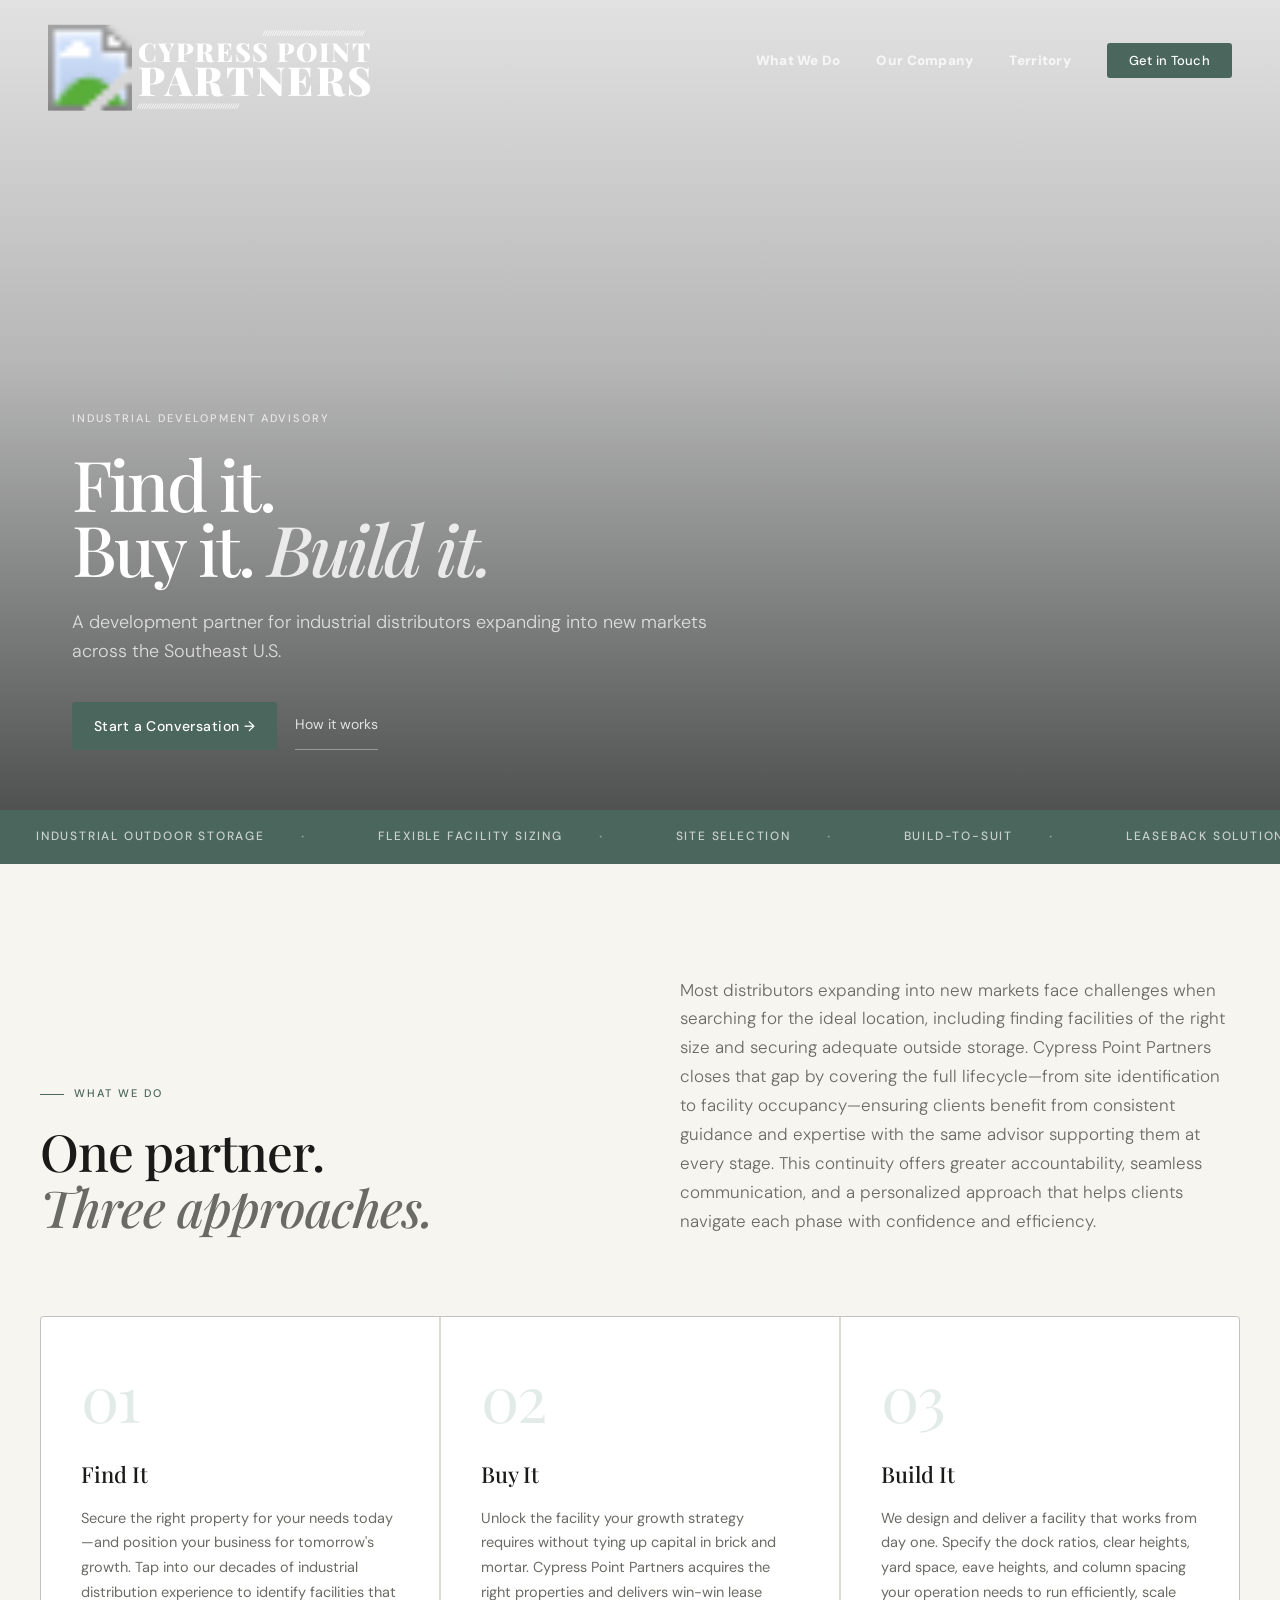
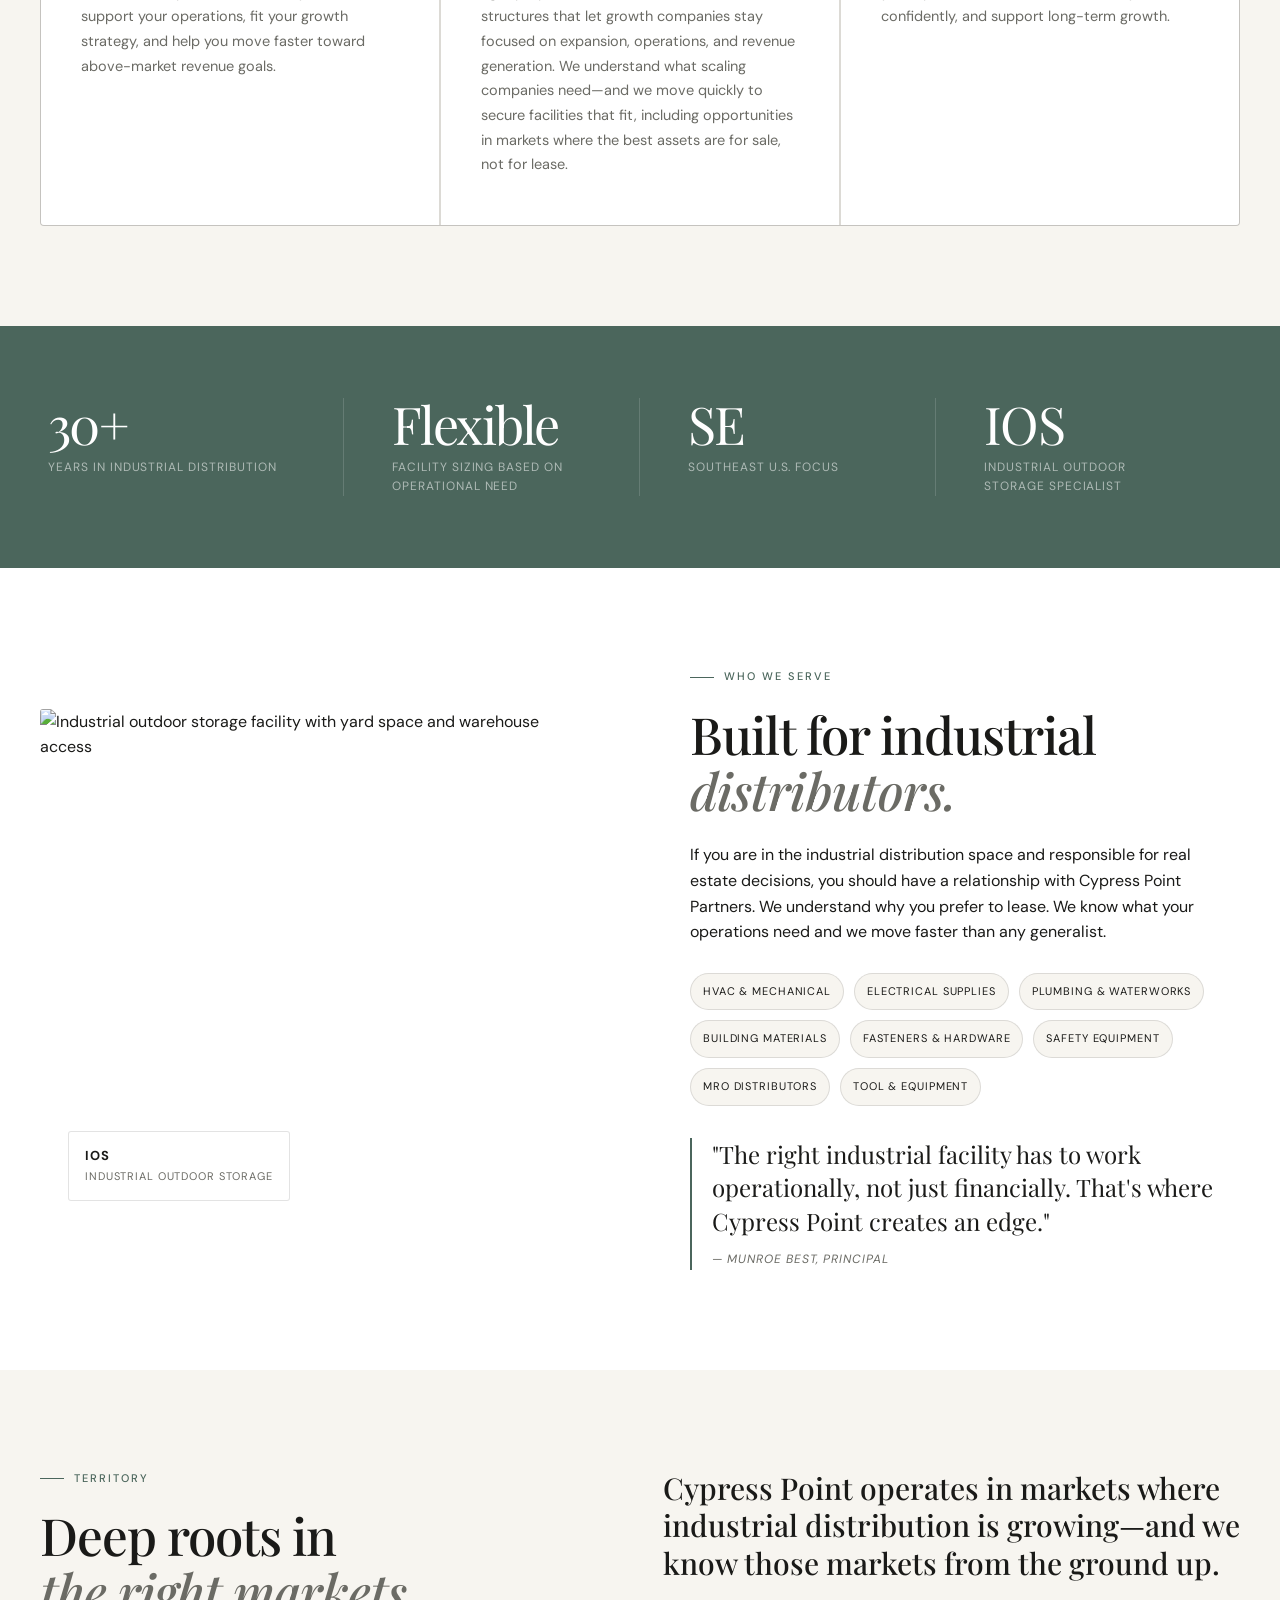
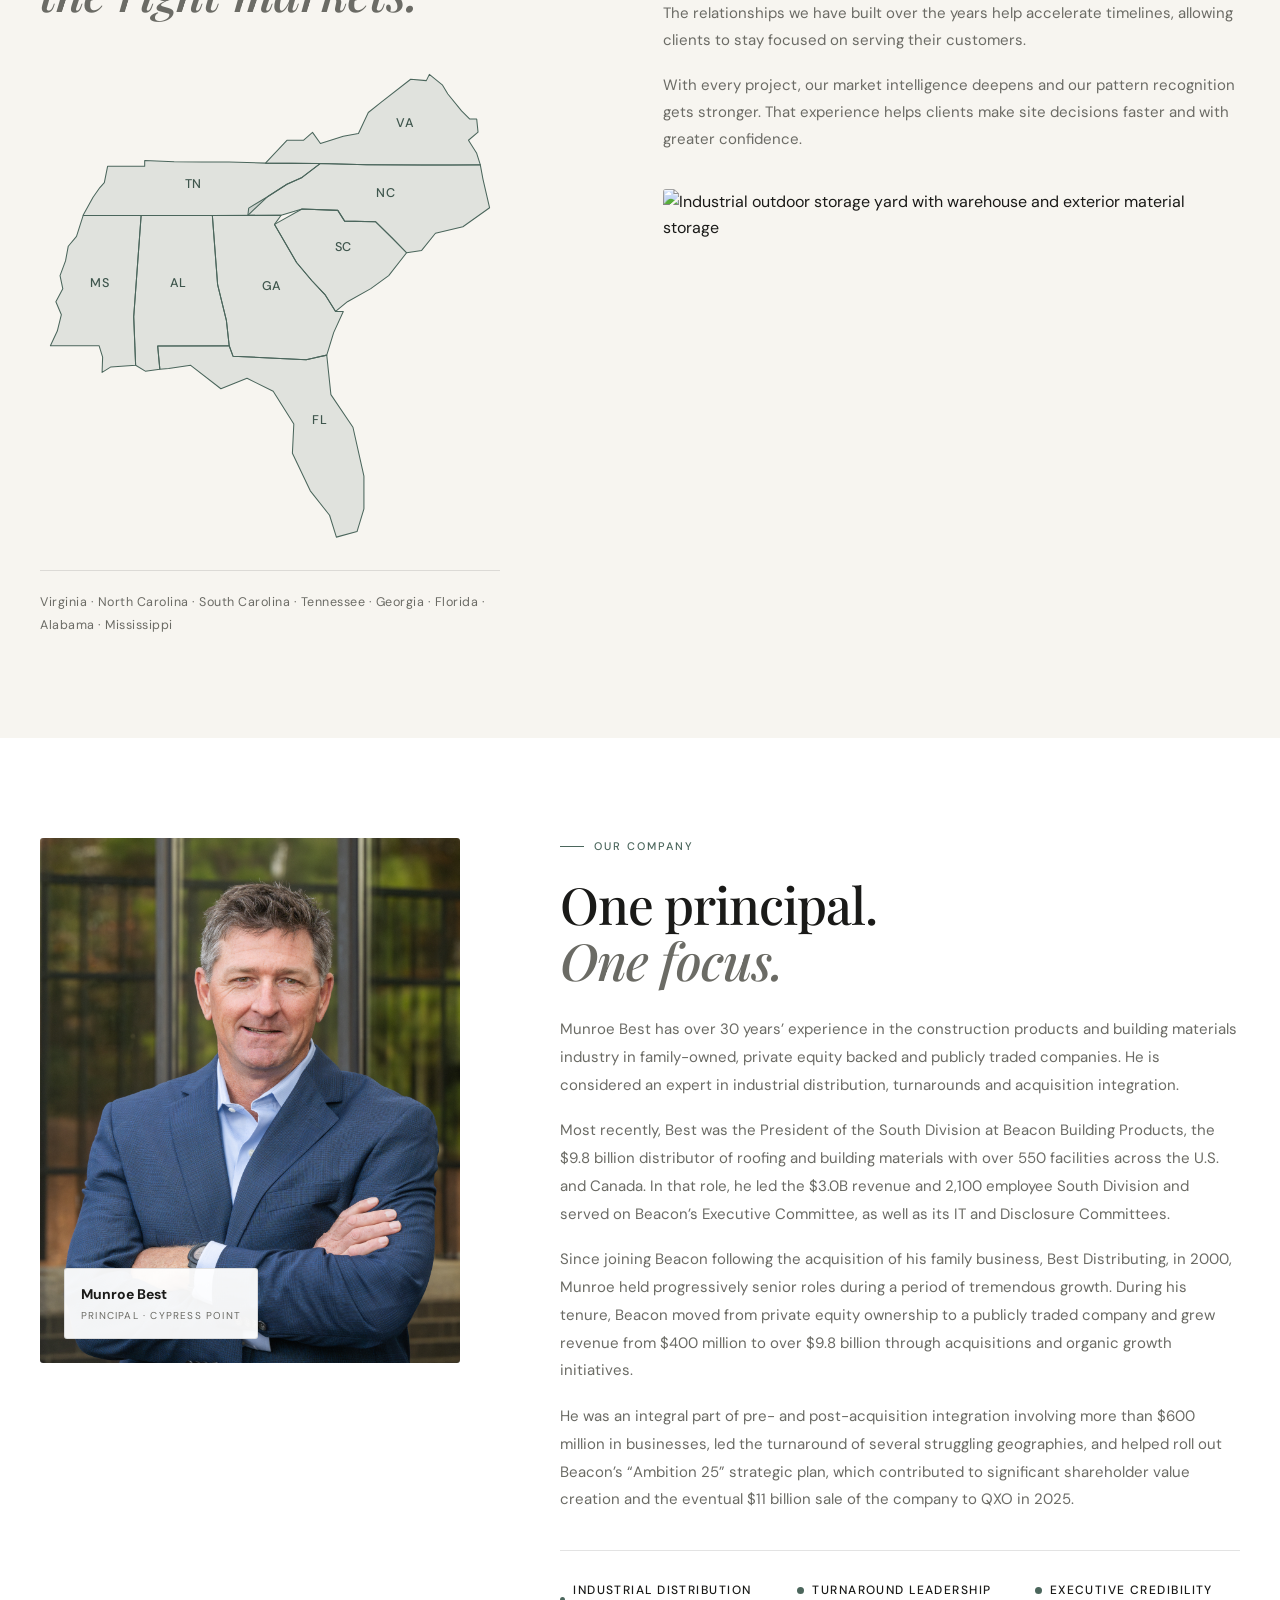
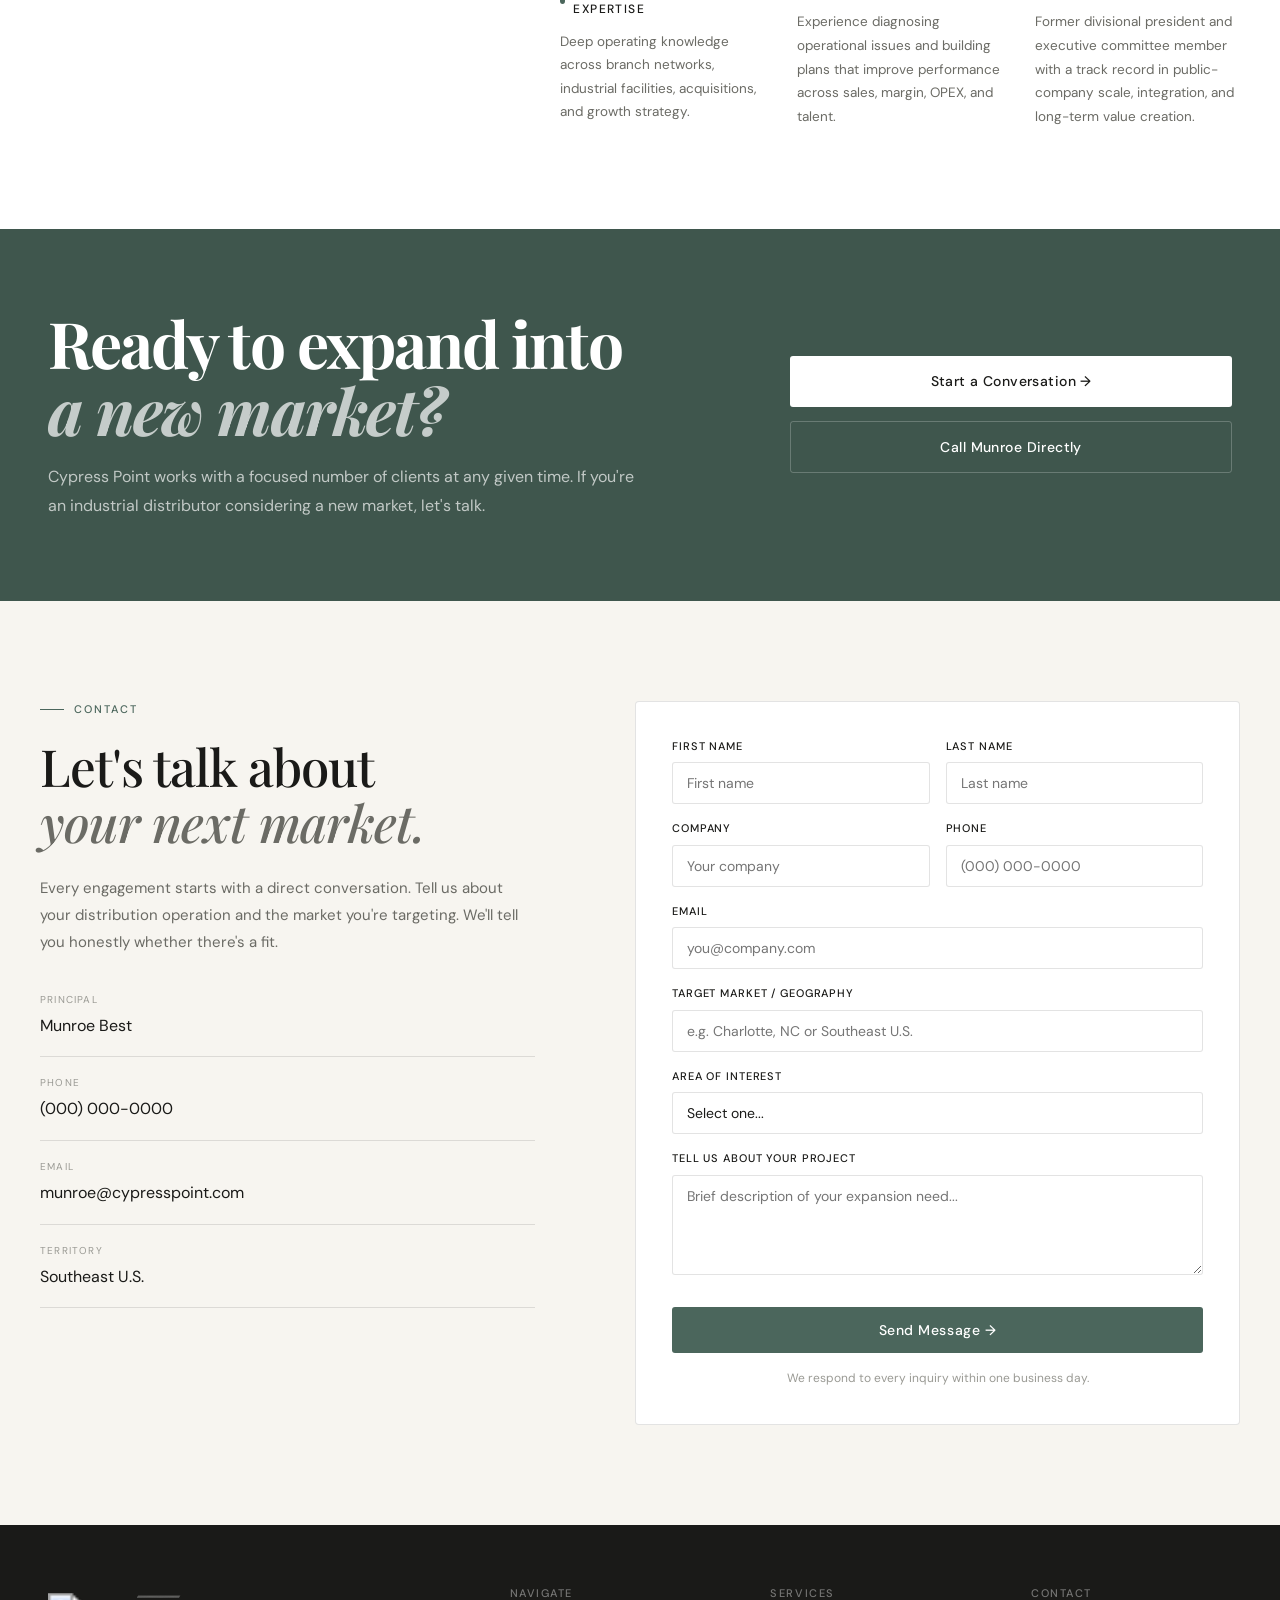
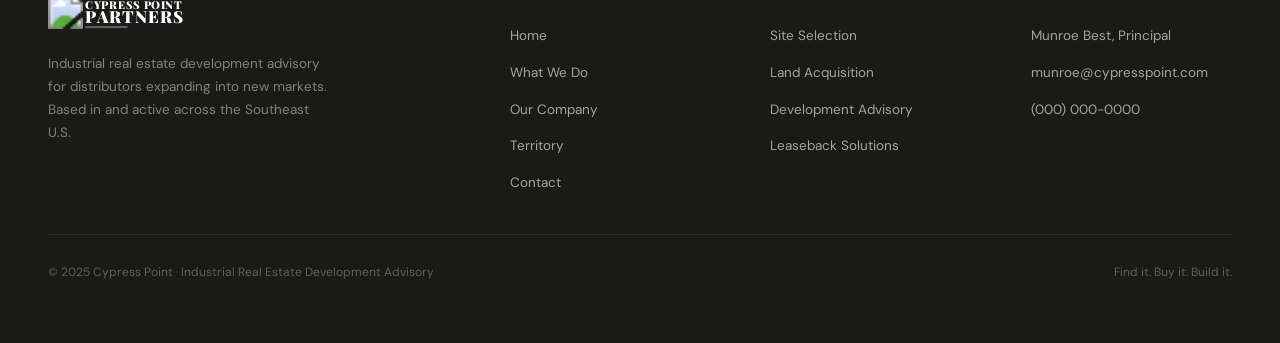
==== commit c71e8202: "Adopt new Cypress Point Partners logo with light/dark variants Replaces the old Georgia-set logo wit" ====
--- a/index.html
+++ b/index.html
@@ -10,7 +10,7 @@
   <link rel="apple-touch-icon" href="assets/favicon.svg">
   <link rel="preconnect" href="https://fonts.googleapis.com">
   <link rel="preconnect" href="https://fonts.gstatic.com" crossorigin>
-  <link href="https://fonts.googleapis.com/css2?family=Playfair+Display:ital,wght@0,400;0,500;0,700;1,400;1,500&family=DM+Sans:ital,opsz,wght@0,9..40,300;0,9..40,400;0,9..40,500;1,9..40,300&display=swap" rel="stylesheet">
+  <link href="https://fonts.googleapis.com/css2?family=Playfair+Display:ital,wght@0,400;0,500;0,700;0,900;1,400;1,500&family=DM+Sans:ital,opsz,wght@0,9..40,300;0,9..40,400;0,9..40,500;1,9..40,300&display=swap" rel="stylesheet">
   <link rel="stylesheet" href="css/styles.css">
   <style>
     :root {
@@ -53,6 +53,11 @@
     }
     section {
       padding: 100px 24px !important;
+    }
+    .cpp-word {
+      font-family: 'Playfair Display', Georgia, serif;
+      font-weight: 900;
+      font-variation-settings: 'wght' 900;
     }
     .footer-brand-logo {
       display: block;
@@ -83,10 +88,30 @@
   </style>
 </head>
 <body>
+  <svg width="0" height="0" aria-hidden="true" focusable="false" style="position:absolute">
+    <defs>
+    <g id="cpp-logo">
+      <image width="406" height="678" transform="scale(.95 .85)" href="/cpp-tree.png"/>
+      <g fill="#373a3b"><text class="cpp-word" transform="translate(413.2 259.99)"><tspan font-size="120"><tspan letter-spacing=".05em" x="0" y="0">C</tspan><tspan letter-spacing=".06em" x="92.4" y="0">Y</tspan><tspan letter-spacing=".05em" x="176.88" y="0">P</tspan><tspan letter-spacing=".06em" x="264.48" y="0">RESS P</tspan><tspan letter-spacing=".05em" x="727.43" y="0">O</tspan><tspan letter-spacing=".06em" x="832.92" y="0">IN</tspan><tspan letter-spacing=".04em" x="983.27" y="0">T</tspan></tspan><tspan font-size="184"><tspan letter-spacing="0em" x="0" y="160">P</tspan><tspan letter-spacing=".04em" x="123.47" y="160">A</tspan><tspan letter-spacing=".06em" x="258.15" y="160">RTNERS</tspan></tspan></text></g>
+      <g stroke="#373a3b" stroke-width="4.5" fill="none">
+        <path transform="translate(387.1 439.12) scale(.75)" d="M47.44 17.74L31.56 50.26 M61.56 17.74L45.68 50.26 M75.68 17.74L59.80 50.26 M89.80 17.74L73.92 50.26 M103.92 17.74L88.04 50.26 M118.04 17.74L102.16 50.26 M132.16 17.74L116.28 50.26 M146.28 17.74L130.40 50.26 M160.40 17.74L144.52 50.26 M174.52 17.74L158.64 50.26 M188.64 17.74L172.76 50.26 M202.76 17.74L186.88 50.26 M216.88 17.74L201.00 50.26 M231.00 17.74L215.12 50.26 M245.12 17.74L229.24 50.26 M259.24 17.74L243.36 50.26 M273.36 17.74L257.48 50.26 M287.48 17.74L271.60 50.26 M301.60 17.74L285.72 50.26 M315.72 17.74L299.84 50.26 M329.84 17.74L313.96 50.26 M343.96 17.74L328.08 50.26 M358.08 17.74L342.20 50.26 M372.20 17.74L356.32 50.26 M386.32 17.74L370.44 50.26 M400.44 17.74L384.56 50.26 M414.56 17.74L398.68 50.26 M428.68 17.74L412.80 50.26 M442.80 17.74L426.92 50.26 M456.92 17.74L441.04 50.26 M471.04 17.74L455.16 50.26 M485.16 17.74L469.28 50.26 M499.28 17.74L483.40 50.26 M513.40 17.74L497.52 50.26 M527.52 17.74L511.64 50.26 M541.64 17.74L525.76 50.26 M555.76 17.74L539.88 50.26 M569.88 17.74L554.00 50.26 M584.00 17.74L568.12 50.26 M598.12 17.74L582.24 50.26 M612.24 17.74L596.36 50.26 M626.36 17.74L610.48 50.26 M640.48 17.74L624.60 50.26 M654.60 17.74L638.72 50.26"/>
+        <path transform="translate(963.44 103.37) scale(.75)" d="M47.44 17.74L31.56 50.26 M61.56 17.74L45.68 50.26 M75.68 17.74L59.80 50.26 M89.80 17.74L73.92 50.26 M103.92 17.74L88.04 50.26 M118.04 17.74L102.16 50.26 M132.16 17.74L116.28 50.26 M146.28 17.74L130.40 50.26 M160.40 17.74L144.52 50.26 M174.52 17.74L158.64 50.26 M188.64 17.74L172.76 50.26 M202.76 17.74L186.88 50.26 M216.88 17.74L201.00 50.26 M231.00 17.74L215.12 50.26 M245.12 17.74L229.24 50.26 M259.24 17.74L243.36 50.26 M273.36 17.74L257.48 50.26 M287.48 17.74L271.60 50.26 M301.60 17.74L285.72 50.26 M315.72 17.74L299.84 50.26 M329.84 17.74L313.96 50.26 M343.96 17.74L328.08 50.26 M358.08 17.74L342.20 50.26 M372.20 17.74L356.32 50.26 M386.32 17.74L370.44 50.26 M400.44 17.74L384.56 50.26 M414.56 17.74L398.68 50.26 M428.68 17.74L412.80 50.26 M442.80 17.74L426.92 50.26 M456.92 17.74L441.04 50.26 M471.04 17.74L455.16 50.26 M485.16 17.74L469.28 50.26 M499.28 17.74L483.40 50.26 M513.40 17.74L497.52 50.26 M527.52 17.74L511.64 50.26 M541.64 17.74L525.76 50.26 M555.76 17.74L539.88 50.26 M569.88 17.74L554.00 50.26 M584.00 17.74L568.12 50.26 M598.12 17.74L582.24 50.26 M612.24 17.74L596.36 50.26 M626.36 17.74L610.48 50.26 M640.48 17.74L624.60 50.26 M654.60 17.74L638.72 50.26"/>
+      </g>
+    </g>
+    <g id="cpp-logo-white">
+      <image width="406" height="678" transform="scale(.95 .85)" href="/cpp-tree-white.png"/>
+      <g fill="#ffffff"><text class="cpp-word" transform="translate(413.2 259.99)"><tspan font-size="120"><tspan letter-spacing=".05em" x="0" y="0">C</tspan><tspan letter-spacing=".06em" x="92.4" y="0">Y</tspan><tspan letter-spacing=".05em" x="176.88" y="0">P</tspan><tspan letter-spacing=".06em" x="264.48" y="0">RESS P</tspan><tspan letter-spacing=".05em" x="727.43" y="0">O</tspan><tspan letter-spacing=".06em" x="832.92" y="0">IN</tspan><tspan letter-spacing=".04em" x="983.27" y="0">T</tspan></tspan><tspan font-size="184"><tspan letter-spacing="0em" x="0" y="160">P</tspan><tspan letter-spacing=".04em" x="123.47" y="160">A</tspan><tspan letter-spacing=".06em" x="258.15" y="160">RTNERS</tspan></tspan></text></g>
+      <g stroke="#ffffff" stroke-width="4.5" fill="none">
+        <path transform="translate(387.1 439.12) scale(.75)" d="M47.44 17.74L31.56 50.26 M61.56 17.74L45.68 50.26 M75.68 17.74L59.80 50.26 M89.80 17.74L73.92 50.26 M103.92 17.74L88.04 50.26 M118.04 17.74L102.16 50.26 M132.16 17.74L116.28 50.26 M146.28 17.74L130.40 50.26 M160.40 17.74L144.52 50.26 M174.52 17.74L158.64 50.26 M188.64 17.74L172.76 50.26 M202.76 17.74L186.88 50.26 M216.88 17.74L201.00 50.26 M231.00 17.74L215.12 50.26 M245.12 17.74L229.24 50.26 M259.24 17.74L243.36 50.26 M273.36 17.74L257.48 50.26 M287.48 17.74L271.60 50.26 M301.60 17.74L285.72 50.26 M315.72 17.74L299.84 50.26 M329.84 17.74L313.96 50.26 M343.96 17.74L328.08 50.26 M358.08 17.74L342.20 50.26 M372.20 17.74L356.32 50.26 M386.32 17.74L370.44 50.26 M400.44 17.74L384.56 50.26 M414.56 17.74L398.68 50.26 M428.68 17.74L412.80 50.26 M442.80 17.74L426.92 50.26 M456.92 17.74L441.04 50.26 M471.04 17.74L455.16 50.26 M485.16 17.74L469.28 50.26 M499.28 17.74L483.40 50.26 M513.40 17.74L497.52 50.26 M527.52 17.74L511.64 50.26 M541.64 17.74L525.76 50.26 M555.76 17.74L539.88 50.26 M569.88 17.74L554.00 50.26 M584.00 17.74L568.12 50.26 M598.12 17.74L582.24 50.26 M612.24 17.74L596.36 50.26 M626.36 17.74L610.48 50.26 M640.48 17.74L624.60 50.26 M654.60 17.74L638.72 50.26"/>
+        <path transform="translate(963.44 103.37) scale(.75)" d="M47.44 17.74L31.56 50.26 M61.56 17.74L45.68 50.26 M75.68 17.74L59.80 50.26 M89.80 17.74L73.92 50.26 M103.92 17.74L88.04 50.26 M118.04 17.74L102.16 50.26 M132.16 17.74L116.28 50.26 M146.28 17.74L130.40 50.26 M160.40 17.74L144.52 50.26 M174.52 17.74L158.64 50.26 M188.64 17.74L172.76 50.26 M202.76 17.74L186.88 50.26 M216.88 17.74L201.00 50.26 M231.00 17.74L215.12 50.26 M245.12 17.74L229.24 50.26 M259.24 17.74L243.36 50.26 M273.36 17.74L257.48 50.26 M287.48 17.74L271.60 50.26 M301.60 17.74L285.72 50.26 M315.72 17.74L299.84 50.26 M329.84 17.74L313.96 50.26 M343.96 17.74L328.08 50.26 M358.08 17.74L342.20 50.26 M372.20 17.74L356.32 50.26 M386.32 17.74L370.44 50.26 M400.44 17.74L384.56 50.26 M414.56 17.74L398.68 50.26 M428.68 17.74L412.80 50.26 M442.80 17.74L426.92 50.26 M456.92 17.74L441.04 50.26 M471.04 17.74L455.16 50.26 M485.16 17.74L469.28 50.26 M499.28 17.74L483.40 50.26 M513.40 17.74L497.52 50.26 M527.52 17.74L511.64 50.26 M541.64 17.74L525.76 50.26 M555.76 17.74L539.88 50.26 M569.88 17.74L554.00 50.26 M584.00 17.74L568.12 50.26 M598.12 17.74L582.24 50.26 M612.24 17.74L596.36 50.26 M626.36 17.74L610.48 50.26 M640.48 17.74L624.60 50.26 M654.60 17.74L638.72 50.26"/>
+      </g>
+    </g>
+    </defs>
+  </svg>
   <nav id="main-nav">
     <a href="#home" class="nav-logo" aria-label="Cypress Point home">
-      <img src="assets/cypress-point-logo-white.svg" alt="Cypress Point Solutions" class="brand-logo brand-logo-light">
-      <img src="assets/cypress-point-logo.svg" alt="Cypress Point Solutions" class="brand-logo brand-logo-dark">
+      <svg class="brand-logo brand-logo-light" viewBox="0 0 1487.57 574.28" role="img" aria-label="Cypress Point Partners"><use href="#cpp-logo-white"/></svg>
+      <svg class="brand-logo brand-logo-dark" viewBox="0 0 1487.57 574.28" role="img" aria-label="Cypress Point Partners"><use href="#cpp-logo"/></svg>
     </a>
     <ul class="nav-links">
       <li><a href="#process">What We Do</a></li>
@@ -213,7 +238,7 @@
     <div class="section-inner"><div class="contact-layout"><div class="contact-info"><div class="section-kicker reveal">Contact</div><h2 class="section-title reveal reveal-delay-1" style="margin-bottom:24px;">Let's talk about<br><em>your next market.</em></h2><p class="reveal reveal-delay-2">Every engagement starts with a direct conversation. Tell us about your distribution operation and the market you're targeting. We'll tell you honestly whether there's a fit.</p><div class="contact-details reveal reveal-delay-3"><div class="contact-detail"><label>Principal</label><span>Munroe Best</span></div><div class="contact-detail"><label>Phone</label><a href="tel:0000000000">(000) 000-0000</a></div><div class="contact-detail"><label>Email</label><a href="mailto:munroe@cypresspoint.com">munroe@cypresspoint.com</a></div><div class="contact-detail"><label>Territory</label><span>Southeast U.S.</span></div></div></div><div class="contact-form reveal reveal-delay-1"><form><div class="form-row"><div class="form-group"><label>First Name</label><input type="text" placeholder="First name"></div><div class="form-group"><label>Last Name</label><input type="text" placeholder="Last name"></div></div><div class="form-row"><div class="form-group"><label>Company</label><input type="text" placeholder="Your company"></div><div class="form-group"><label>Phone</label><input type="tel" placeholder="(000) 000-0000"></div></div><div class="form-group"><label>Email</label><input type="email" placeholder="you@company.com"></div><div class="form-group"><label>Target Market / Geography</label><input type="text" placeholder="e.g. Charlotte, NC or Southeast U.S."></div><div class="form-group"><label>Area of Interest</label><select><option value="">Select one...</option><option>Site Selection / Market Analysis</option><option>Land or Building Acquisition</option><option>Ground-Up Development</option><option>Leaseback / Sale-Leaseback Structure</option><option>Full-Cycle Advisory (Find → Buy → Build)</option><option>General Inquiry</option></select></div><div class="form-group"><label>Tell us about your project</label><textarea placeholder="Brief description of your expansion need..."></textarea></div><button type="submit" class="form-submit">Send Message →</button></form><p style="text-align:center;margin-top:16px;font-size:12px;color:var(--text-light);">We respond to every inquiry within one business day.</p></div></div></div>
   </section>
 
-  <footer><div class="footer-inner"><div class="footer-brand"><img src="assets/cypress-point-logo-white.svg" alt="Cypress Point Solutions" class="footer-brand-logo"><p>Industrial real estate development advisory for distributors expanding into new markets. Based in and active across the Southeast U.S.</p></div><div class="footer-col"><h5>Navigate</h5><ul><li><a href="#home">Home</a></li><li><a href="#process">What We Do</a></li><li><a href="#about">Our Company</a></li><li><a href="#territory">Territory</a></li><li><a href="#contact">Contact</a></li></ul></div><div class="footer-col"><h5>Services</h5><ul><li><a href="#process">Site Selection</a></li><li><a href="#process">Land Acquisition</a></li><li><a href="#process">Development Advisory</a></li><li><a href="#process">Leaseback Solutions</a></li></ul></div><div class="footer-col"><h5>Contact</h5><ul><li><a href="#">Munroe Best, Principal</a></li><li><a href="mailto:munroe@cypresspoint.com">munroe@cypresspoint.com</a></li><li><a href="tel:0000000000">(000) 000-0000</a></li></ul></div></div><div class="footer-bottom"><span>© 2025 Cypress Point · Industrial Real Estate Development Advisory</span><span>Find it. Buy it. Build it.</span></div></footer>
+  <footer><div class="footer-inner"><div class="footer-brand"><svg class="footer-brand-logo" viewBox="0 0 1487.57 574.28" role="img" aria-label="Cypress Point Partners"><use href="#cpp-logo-white"/></svg><p>Industrial real estate development advisory for distributors expanding into new markets. Based in and active across the Southeast U.S.</p></div><div class="footer-col"><h5>Navigate</h5><ul><li><a href="#home">Home</a></li><li><a href="#process">What We Do</a></li><li><a href="#about">Our Company</a></li><li><a href="#territory">Territory</a></li><li><a href="#contact">Contact</a></li></ul></div><div class="footer-col"><h5>Services</h5><ul><li><a href="#process">Site Selection</a></li><li><a href="#process">Land Acquisition</a></li><li><a href="#process">Development Advisory</a></li><li><a href="#process">Leaseback Solutions</a></li></ul></div><div class="footer-col"><h5>Contact</h5><ul><li><a href="#">Munroe Best, Principal</a></li><li><a href="mailto:munroe@cypresspoint.com">munroe@cypresspoint.com</a></li><li><a href="tel:0000000000">(000) 000-0000</a></li></ul></div></div><div class="footer-bottom"><span>© 2025 Cypress Point · Industrial Real Estate Development Advisory</span><span>Find it. Buy it. Build it.</span></div></footer>
 
   <script>
     document.documentElement.classList.add('js');
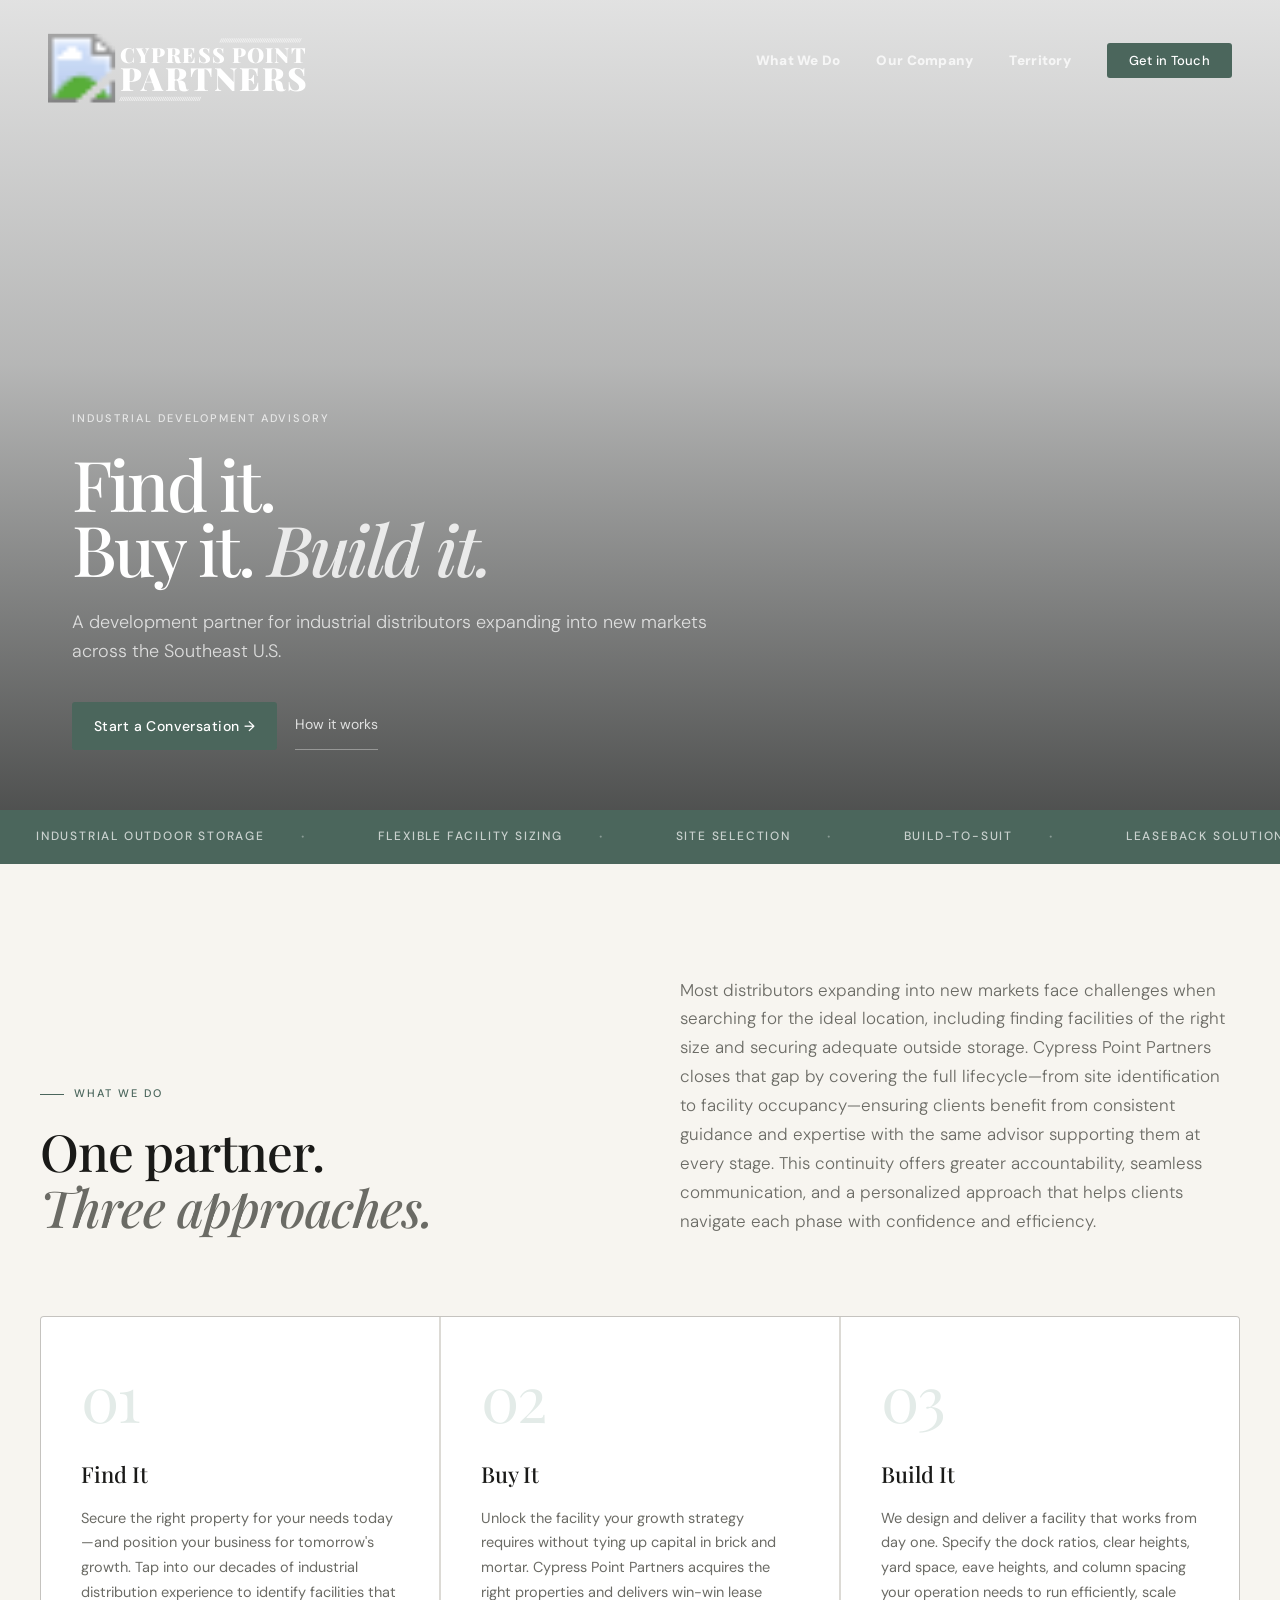
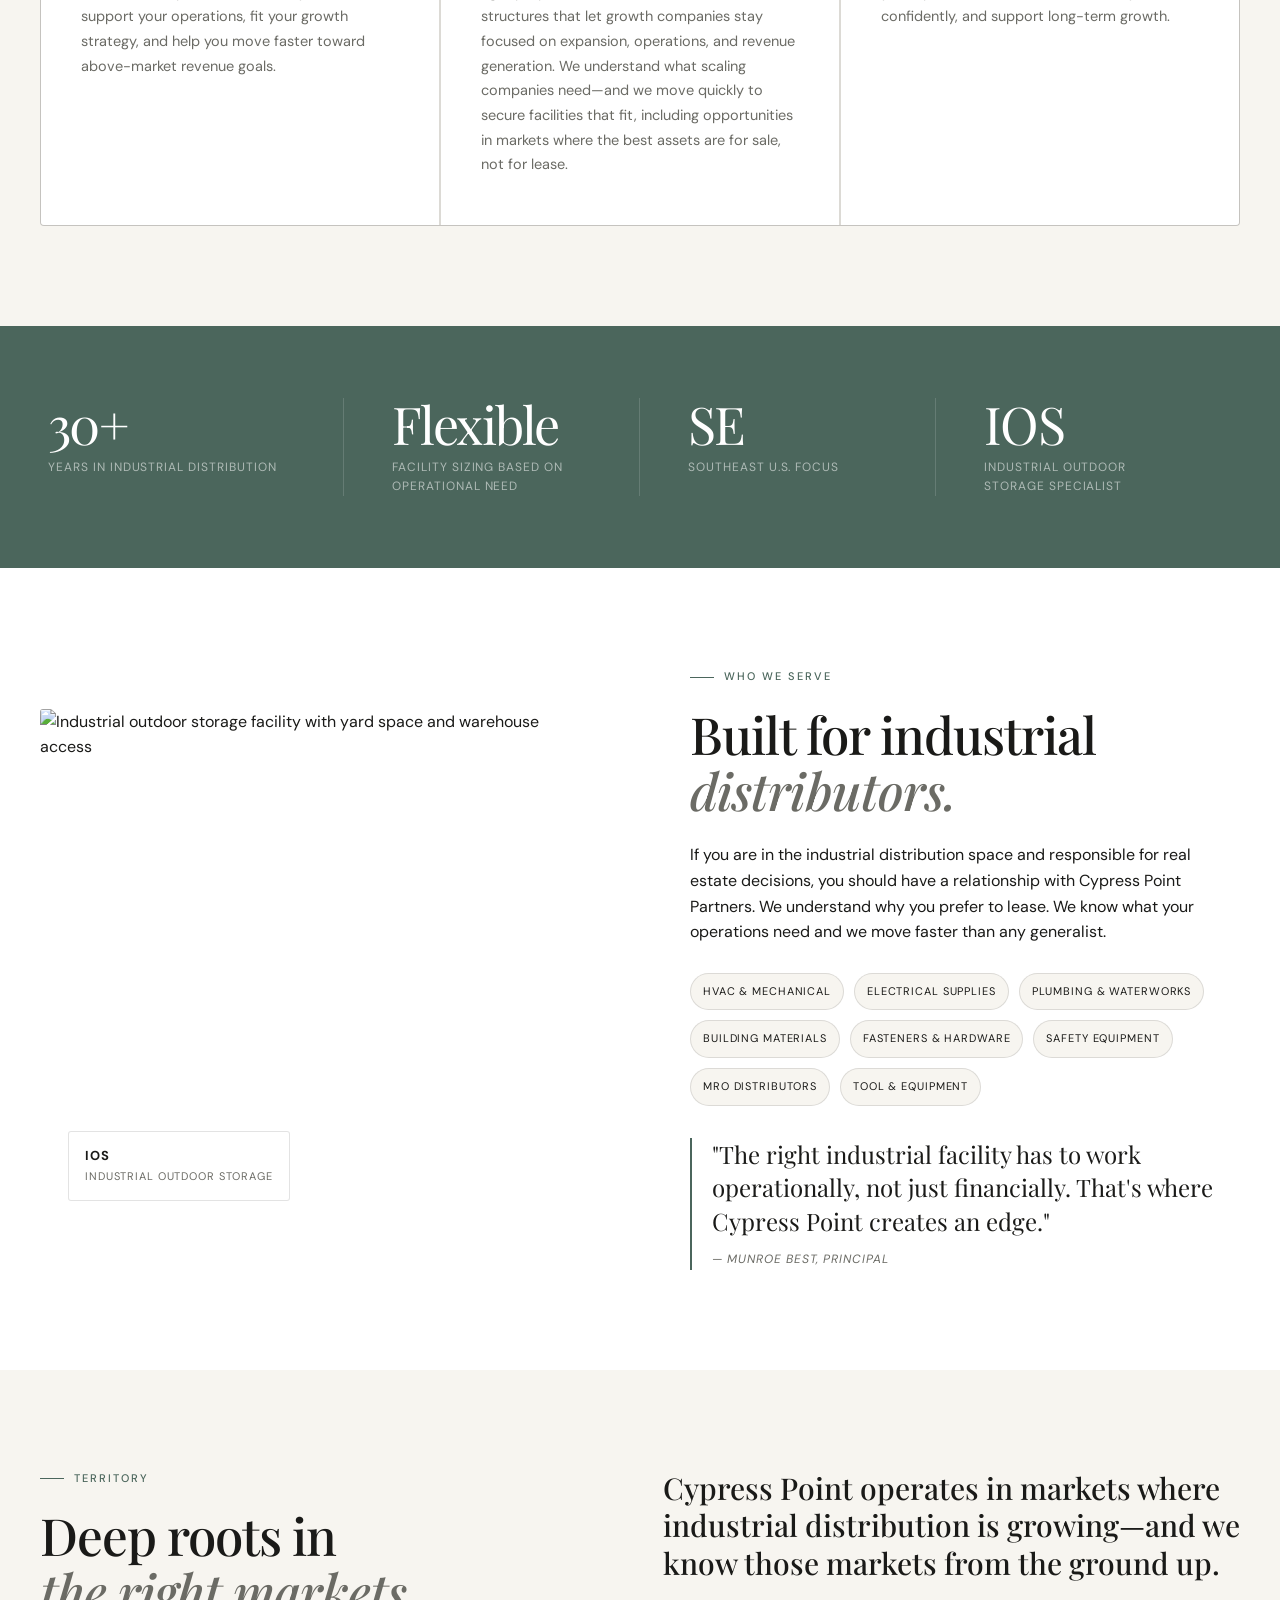
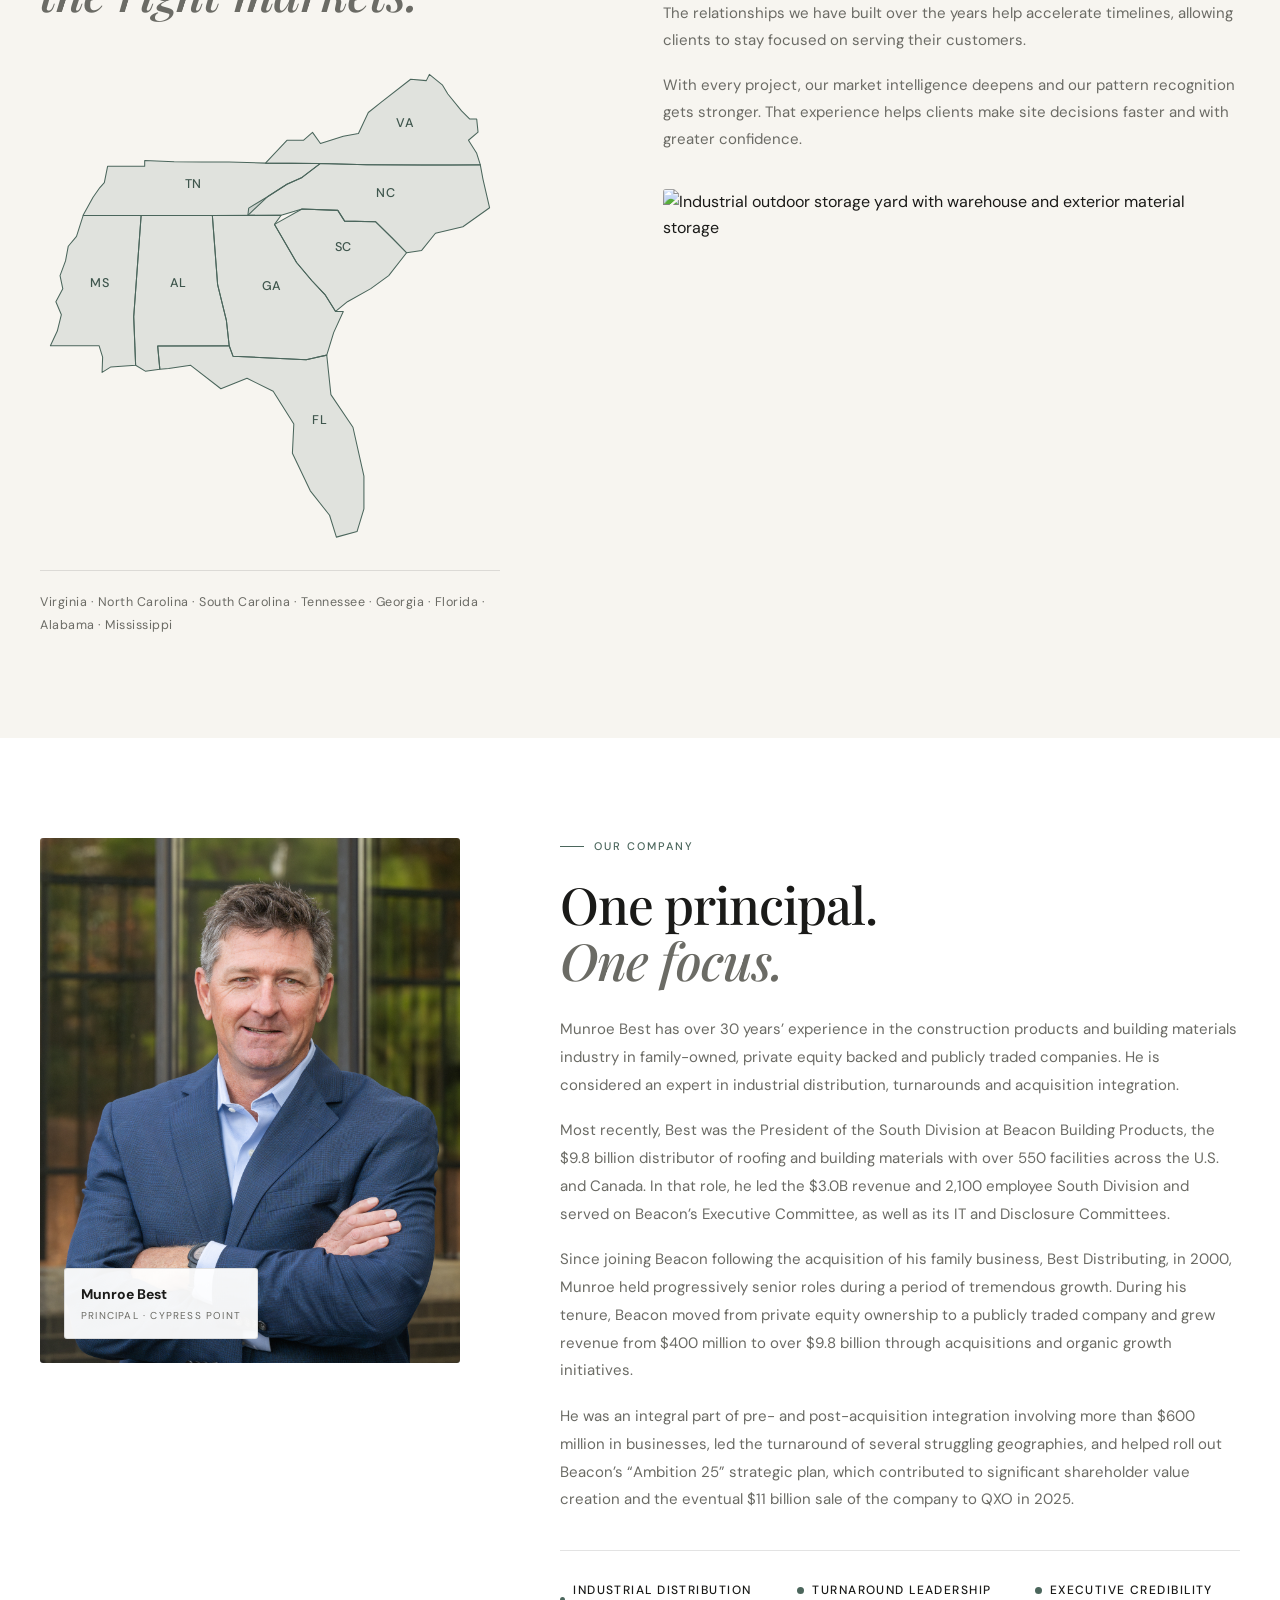
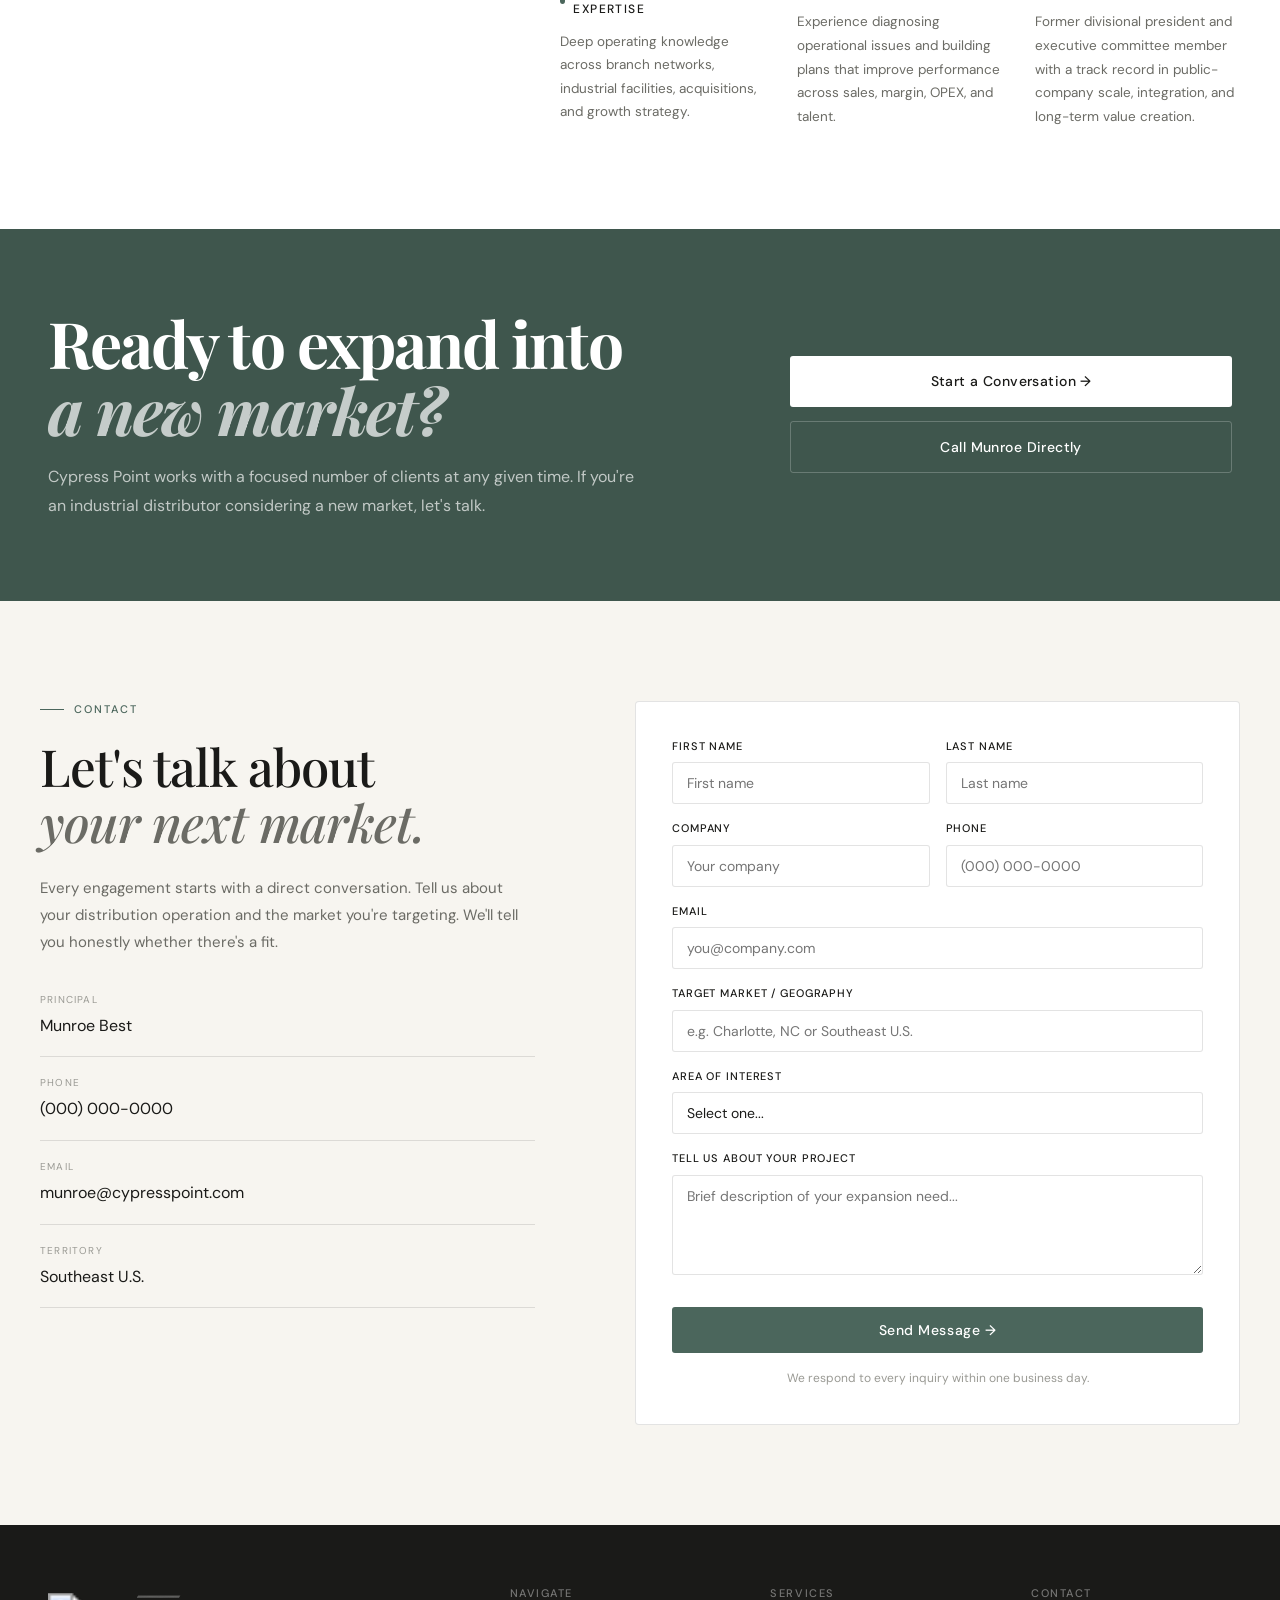
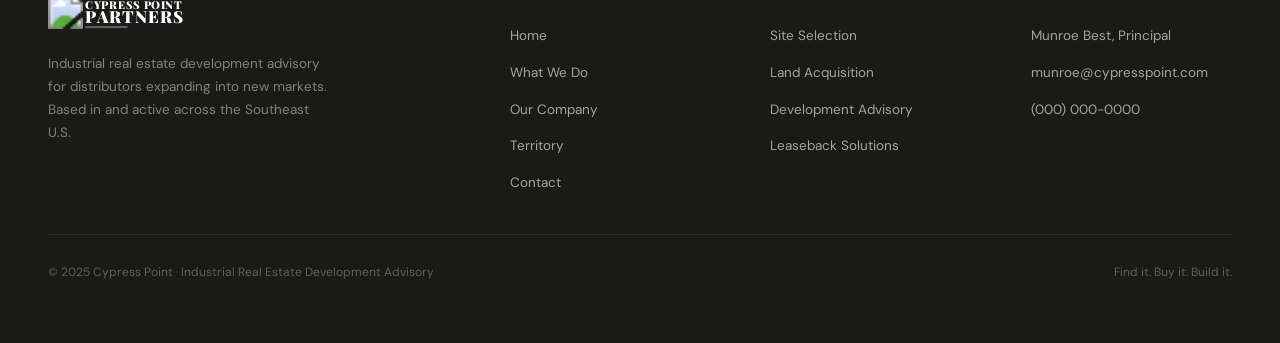
==== commit ef697ad8: "Fix hero copy colliding with the logo; shrink nav logo to 100px The hero kicker ("Industrial Develop" ====
--- a/index.html
+++ b/index.html
@@ -12,80 +12,6 @@
   <link rel="preconnect" href="https://fonts.gstatic.com" crossorigin>
   <link href="https://fonts.googleapis.com/css2?family=Playfair+Display:ital,wght@0,400;0,500;0,700;0,900;1,400;1,500&family=DM+Sans:ital,opsz,wght@0,9..40,300;0,9..40,400;0,9..40,500;1,9..40,300&display=swap" rel="stylesheet">
   <link rel="stylesheet" href="css/styles.css">
-  <style>
-    :root {
-      --green: #4b665c;
-      --green-mid: #4b665c;
-      --green-light: #6f8a80;
-      --green-pale: #e3ebe8;
-      --green-dim: #3f564d;
-    }
-    #main-nav {
-      height: 120px;
-      min-height: 120px;
-    }
-    .brand-logo {
-      display: block;
-      height: 125px;
-      width: auto;
-      transition: height 0.28s ease;
-    }
-    .nav-logo {
-      padding-top: 15px;
-      transition: padding-top 0.28s ease;
-    }
-    .brand-logo-dark { display: none; }
-    nav.scrolled .nav-logo { padding-top: 0; }
-    nav.scrolled .brand-logo { height: 75px !important; }
-    nav.scrolled .brand-logo-light { display: none; }
-    nav.scrolled .brand-logo-dark { display: block; }
-    .hero {
-      height: 90vh;
-      min-height: 675px;
-      padding: 20px 24px !important;
-    }
-    .hero-content {
-      padding: 0 48px 40px !important;
-      margin-top: 130px;
-    }
-    .hero-headline {
-      font-size: clamp(56px, 9vw, 70px) !important;
-    }
-    section {
-      padding: 100px 24px !important;
-    }
-    .cpp-word {
-      font-family: 'Playfair Display', Georgia, serif;
-      font-weight: 900;
-      font-variation-settings: 'wght' 900;
-    }
-    .footer-brand-logo {
-      display: block;
-      height: 52px;
-      width: auto;
-      max-width: 100%;
-      margin-bottom: 16px;
-    }
-    @media (max-width: 640px) {
-      #main-nav { height: 120px; min-height: 120px; }
-      .brand-logo { height: 88px; }
-      .nav-logo { padding-top: 15px; }
-      nav.scrolled .brand-logo { height: 58px !important; }
-      nav.scrolled .nav-logo { padding-top: 0; }
-      .hero {
-        min-height: 675px;
-        padding: 20px 24px !important;
-      }
-      .hero-content {
-        padding: 0 24px 64px !important;
-        margin-top: 120px;
-      }
-      section {
-        padding: 100px 24px !important;
-      }
-      .footer-brand-logo { height: 44px; }
-    }
-  </style>
 </head>
 <body>
   <svg width="0" height="0" aria-hidden="true" focusable="false" style="position:absolute">
--- a/css/styles.css
+++ b/css/styles.css
@@ -851,3 +851,71 @@
   opacity: 1;
   transform: translateY(0);
 }
+
+/* ── LIVE OVERRIDES ──────────────────────────────────────────────
+   These were previously an inline <style> block in index.html.
+   Vite hoists the bundled stylesheet link to the end of <head>, so
+   in the production build this file loaded *after* that block and
+   silently beat every non-!important rule in it (notably
+   .hero-content margin-top and .hero min-height). Keeping them here,
+   last in the single stylesheet, makes dev and prod behave the same.
+   The :root colour block was dropped: it duplicated the values above.
+─────────────────────────────────────────────────────────────────── */
+#main-nav {
+  height: 120px;
+  min-height: 120px;
+}
+.brand-logo {
+  display: block;
+  height: 100px;
+  width: auto;
+  transition: height 0.28s ease;
+}
+.nav-logo {
+  padding-top: 15px;
+  transition: padding-top 0.28s ease;
+}
+.brand-logo-dark { display: none; }
+nav.scrolled .nav-logo { padding-top: 0; }
+nav.scrolled .brand-logo { height: 75px; }
+nav.scrolled .brand-logo-light { display: none; }
+nav.scrolled .brand-logo-dark { display: block; }
+
+/* height:auto + min-height lets the hero grow instead of letting
+   bottom-aligned content overflow upward under the fixed nav. */
+.hero {
+  height: auto;
+  min-height: max(90vh, 675px);
+  padding: 20px 24px;
+}
+.hero-content {
+  padding: 0 48px 40px;
+  margin-top: 150px;
+}
+.hero-headline { font-size: clamp(56px, 9vw, 70px); }
+section { padding: 100px 24px; }
+
+.cpp-word {
+  font-family: 'Playfair Display', Georgia, serif;
+  font-weight: 900;
+  font-variation-settings: 'wght' 900;
+}
+.footer-brand-logo {
+  display: block;
+  height: 52px;
+  width: auto;
+  max-width: 100%;
+  margin-bottom: 16px;
+}
+
+@media (max-width: 640px) {
+  #main-nav { height: 120px; min-height: 120px; }
+  .brand-logo { height: 88px; }
+  .nav-logo { padding-top: 15px; }
+  nav.scrolled .brand-logo { height: 58px; }
+  nav.scrolled .nav-logo { padding-top: 0; }
+  .hero { min-height: max(90vh, 675px); padding: 20px 24px; }
+  .hero-content { padding: 0 24px 64px; margin-top: 150px; }
+  section { padding: 100px 24px; }
+  .footer-brand-logo { height: 44px; }
+}
